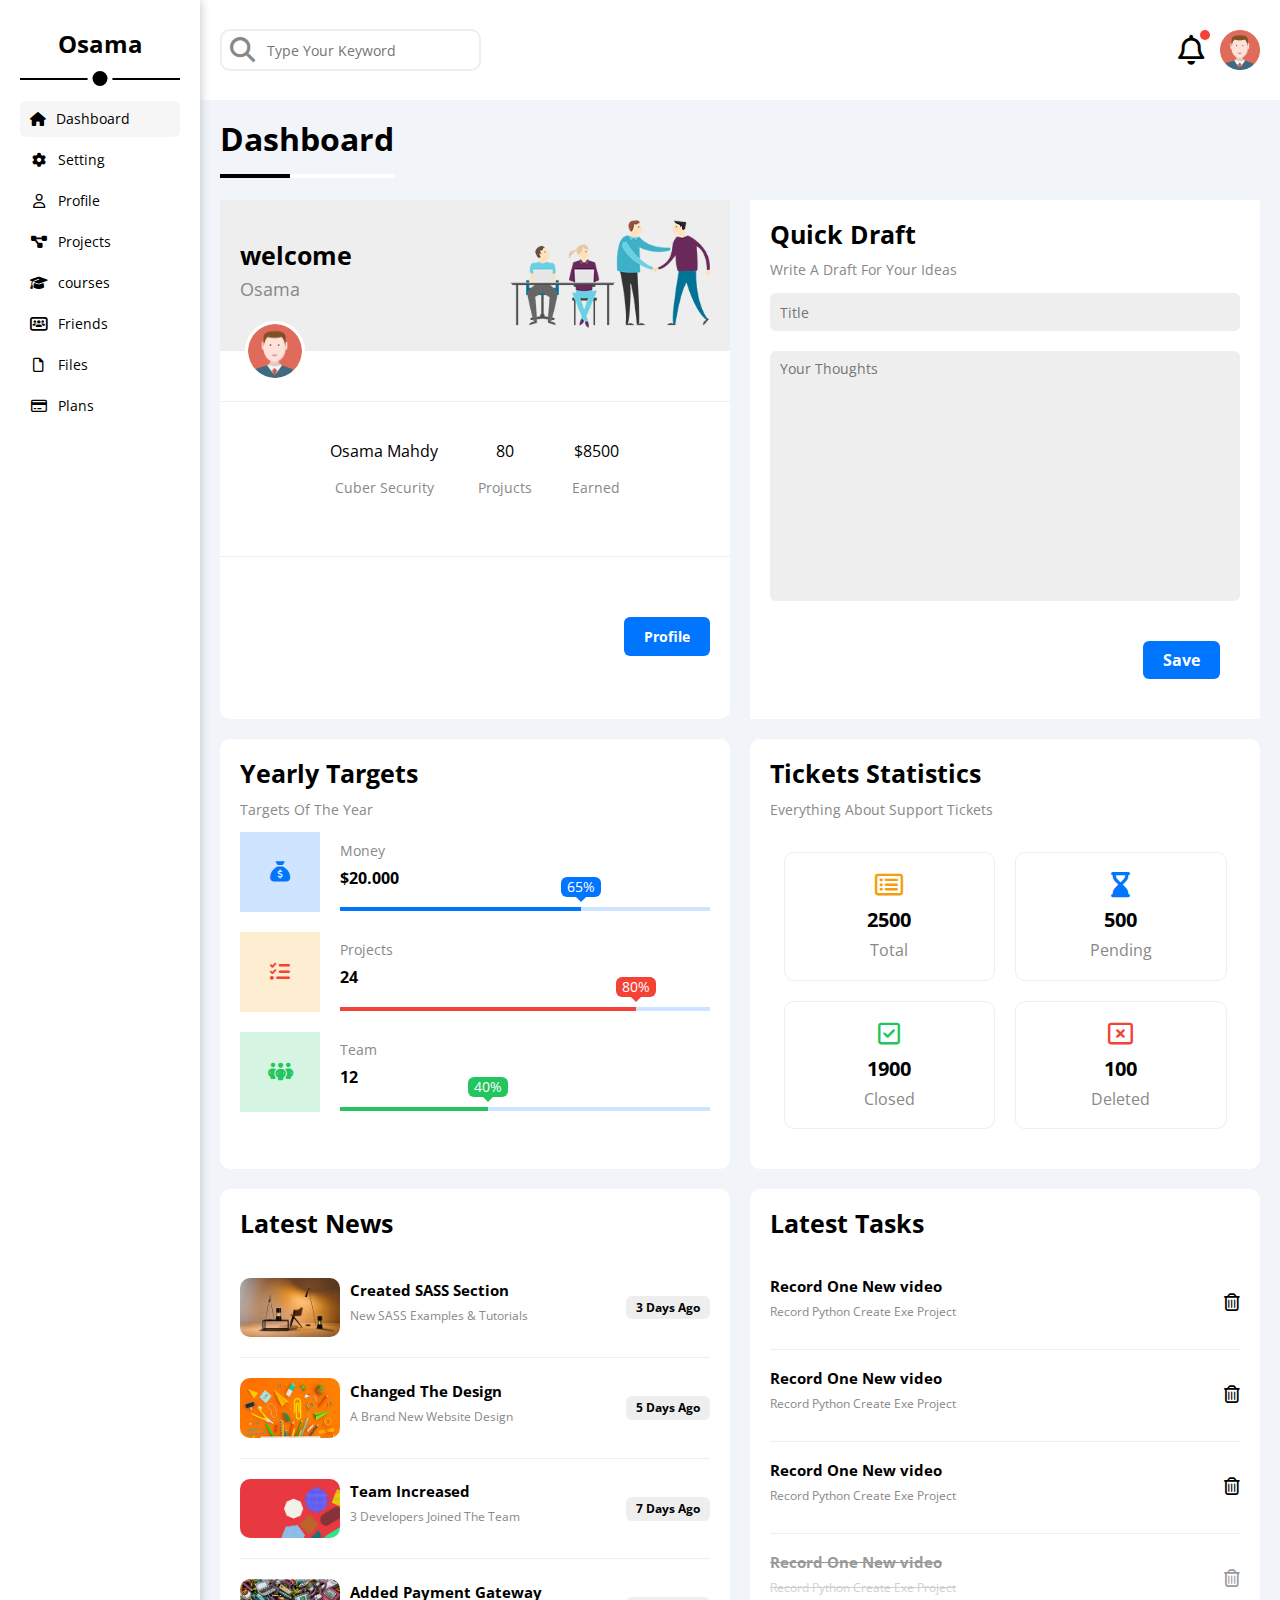
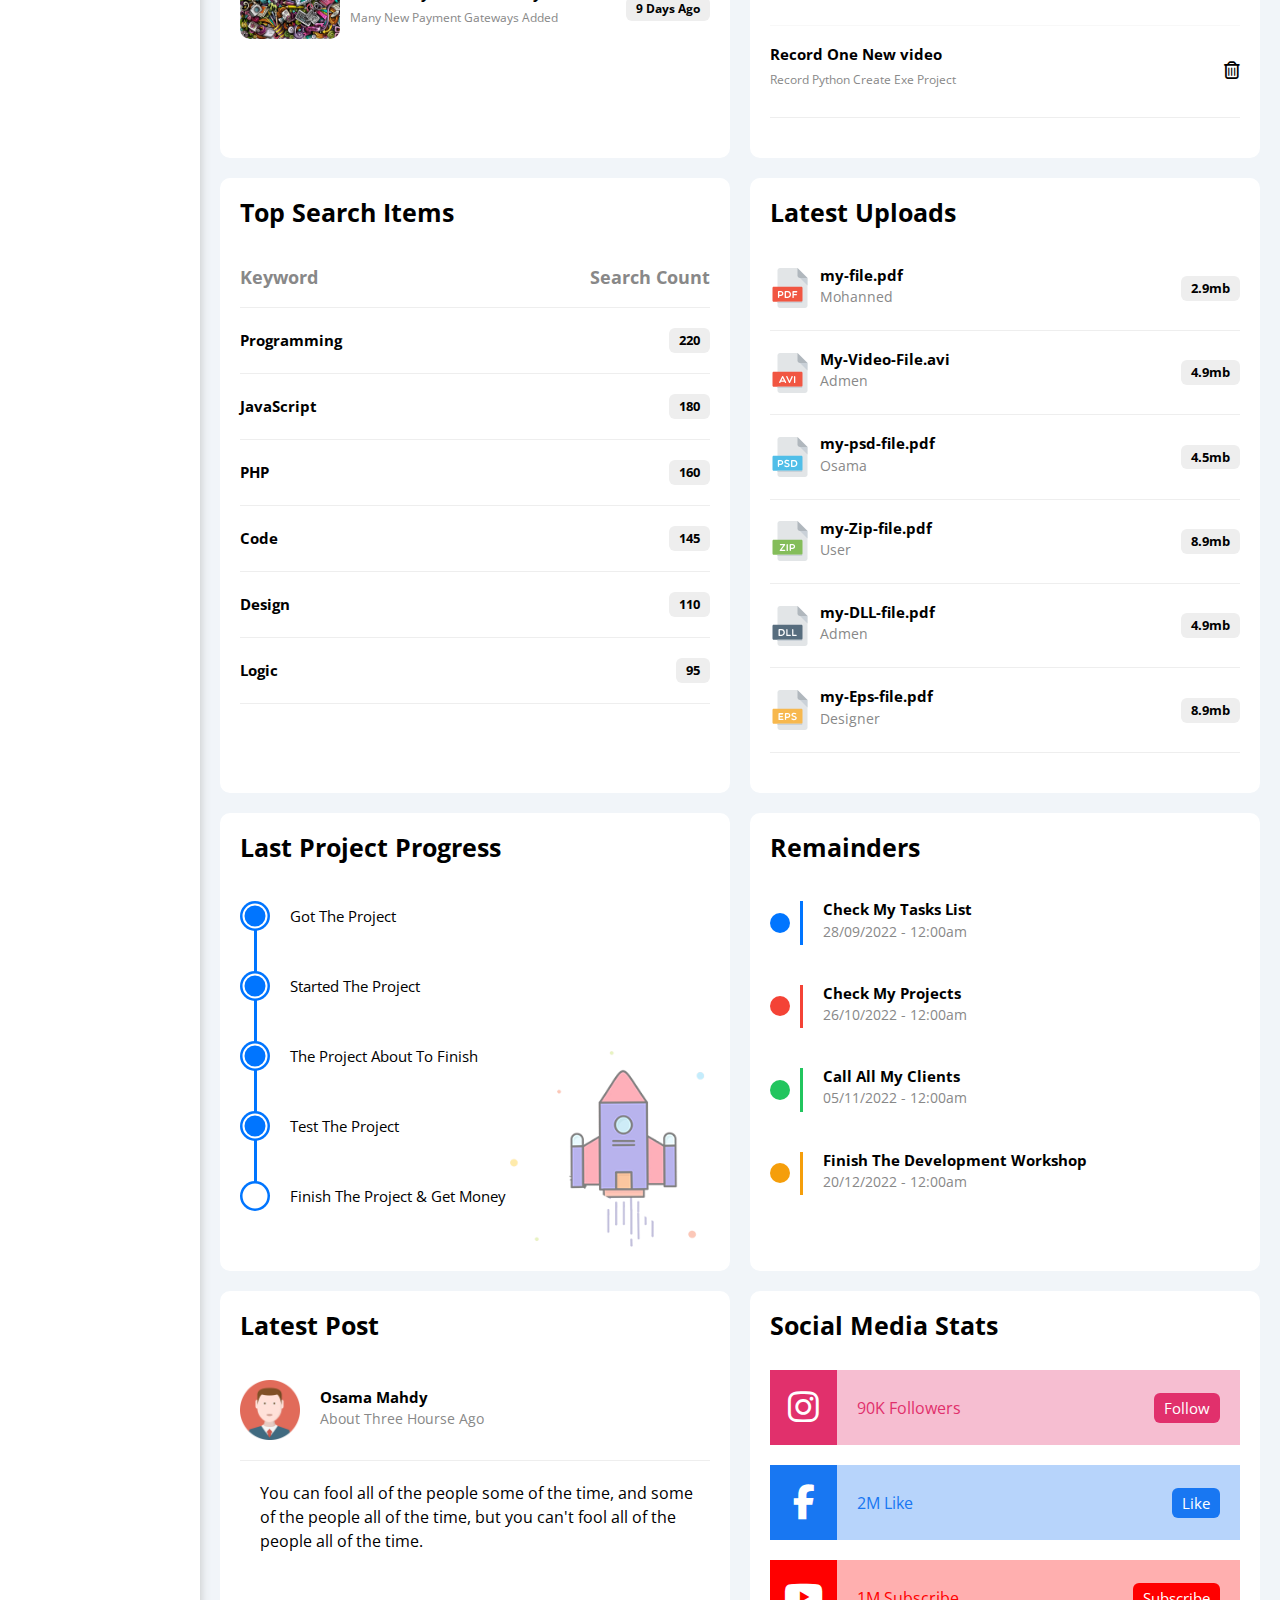
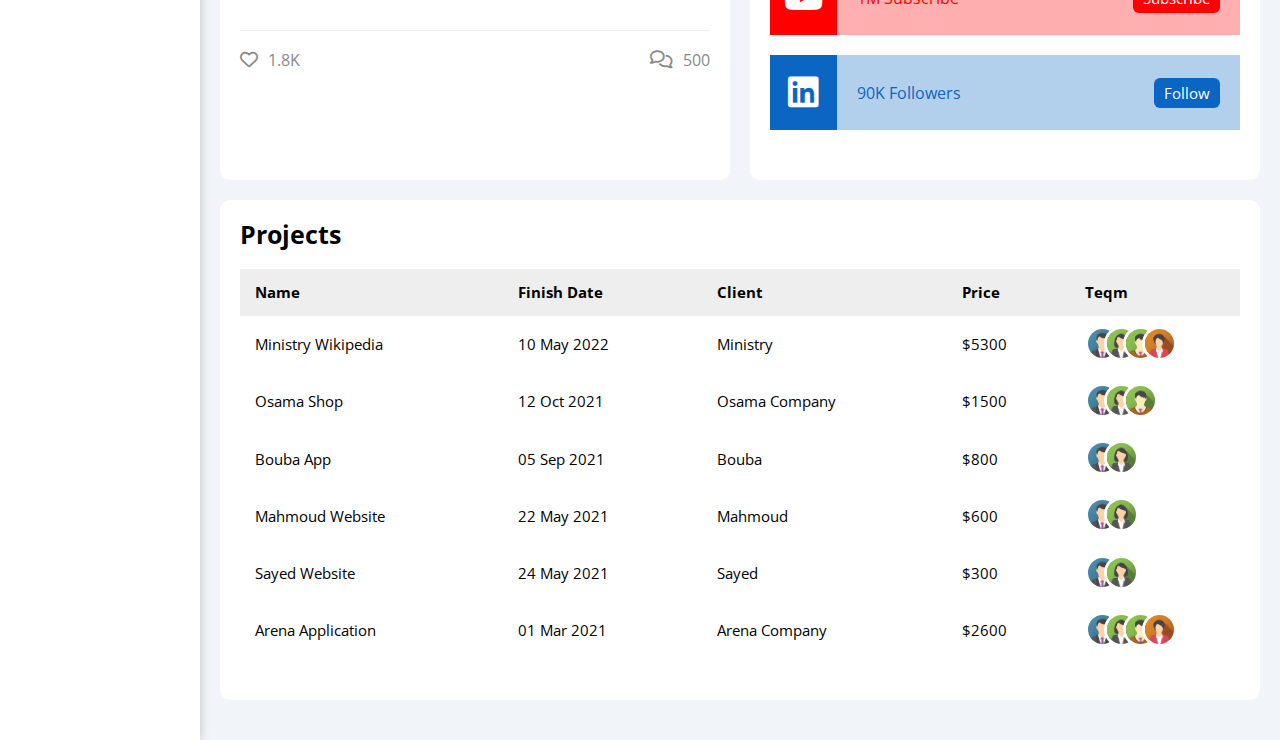
==== index.html @ 29a7bfd6 "Dashboard made by me" ====
<!DOCTYPE html>
<html lang="en">

<head>
    <meta charset="UTF-8">
    <meta name="viewport" content="width=device-width, initial-scale=1.0">
    <title>Dashboard</title>
    <!-- Font Awsome -->
    <link rel="stylesheet" href="css/all.min.css">
    <!-- normalize -->
    <link rel="stylesheet" href="css/normalize.css">
    <!-- google Fonts -->
    <link rel="preconnect" href="https://fonts.googleapis.com">
    <link rel="preconnect" href="https://fonts.gstatic.com" crossorigin>
    <link href="https://fonts.googleapis.com/css2?family=Open+Sans:ital,wght@0,300..800;1,300..800&display=swap"
        rel="stylesheet">
    <!-- css Design -->
    <link rel="stylesheet" href="css/Dashboard.css">
    <!-- Frame-work -->
    <link rel="stylesheet" href="css/framework.css">
</head>

<body>

    <div class="page d-flex">
        <div class="sidebar bg-white p-relative">
            <h2 class="txt-c m-0 p-relative p-10">Osama</h2>
            <ul>
                <li>
                    <a class="active d-flex algn-c fs-14 rad-6 p-10" href="index.html">
                        <i class="fa-solid fa-house fa-fw"></i>
                        <p class="pl-10 m-0 hide-mobile">Dashboard</p>
                    </a>
                </li>
                <li>
                    <a class="d-flex algn-c fs-14 rad-6 p-10" href="setting.html">
                        <i class="fa-solid fa-gear fa-fw"></i>
                        <p class="pl-10 m-0 hide-mobile">Setting</p>
                    </a>
                </li>
                <li>
                    <a class="d-flex algn-c fs-14 rad-6 p-10" href="profile.html">
                        <i class="fa-regular fa-user fa-fw"></i>
                        <p class="pl-10 m-0 hide-mobile">Profile</p>
                    </a>
                </li>
                <li>
                    <a class="d-flex algn-c fs-14 rad-6 p-10" href="projects.html">
                        <i class="fa-solid fa-diagram-project fa-fw"></i>
                        <p class="pl-10 m-0 hide-mobile">Projects</p>
                    </a>
                </li>
                <li>
                    <a class="d-flex algn-c fs-14 rad-6 p-10" href="courses.html">
                        <i class="fa-solid fa-graduation-cap fa-fw"></i>
                        <p class="pl-10 m-0 hide-mobile">courses</p>
                    </a>
                </li>
                <li>
                    <a class="d-flex algn-c fs-14 rad-6 p-10" href="friends.html">
                        <i class="fa-solid fa-users-rectangle fa-fw"></i>
                        <p class="pl-10 m-0 hide-mobile">Friends</p>
                    </a>
                </li>
                <li>
                    <a class="d-flex algn-c fs-14 rad-6 p-10" href="files.html">
                        <i class="fa-regular fa-file fa-fw"></i>
                        <p class="pl-10 m-0 hide-mobile">Files</p>
                    </a>
                </li>
                <li>
                    <a class="d-flex algn-c fs-14 rad-6 p-10" href="plans.html">
                        <i class="fa-regular fa-credit-card fa-fw"></i>
                        <p class="pl-10 m-0 hide-mobile">Plans</p>
                    </a>
                </li>
            </ul>
        </div>
        <!-- ******************************************************************************************************** -->
        <!-- S content head-->
        <div class="dashbord-content p-20">
            <div class="head d-flex algn-c between-flex bg-white">
                <form action="" class="p-relative p-20">
                    <input type="text" name="search" class="rad-10" placeholder="Type Your Keyword">
                </form>
                <div class="left-side d-flex algn-c">
                    <div class="bell p-relative p-10">
                        <i class="fa-regular fa-bell fa-fw p-relative" class="p-relative"></i>
                    </div>
                    <img src="imgs/avatar.png" alt="">
                </div>
            </div>
            <!-- E content head -->
            <!-- ******************************************************************************************************** -->
            <!-- S Wrapper -->
            <h1 class="p-relative p-20">Dashboard</h1>
            <div class="wrapper d-grid gap-20 mtb-20">
                <!-- ----------------------------------------- -->
                <!-- S Welcome -->
                <div class="welcome bg-white rad-10 txt-c-mobile d-flex flex-col">
                    <div class="up p-relative p-20 between-flex bg-eee">
                        <div class="text d-flex flex-col algn-c">
                            <h3 class="m-0 fs-25">welcome</h3>
                            <p class="c-grey m-0 ptb-10 fs-18">Osama</p>
                        </div>
                        <div class="image hide-mobile">
                            <img src="imgs/welcome.png" alt="welcome image">
                        </div>
                    </div>
                    <div class="center txt-c d-flex ptb-20 brtb-eee">
                        <div class="d-flex algn-c flex-col p-20 ">
                            Osama Mahdy
                            <span class="fs-14 c-grey ptb-20">Cuber Security</span>
                        </div>
                        <div class="d-flex algn-c flex-col p-20">
                            80
                            <span class="fs-14 c-grey ptb-20">Projucts</span>
                        </div>
                        <div class="d-flex algn-c flex-col p-20">
                            $8500
                            <span class="fs-14 c-grey ptb-20">Earned</span>
                        </div>
                    </div>
                    <div class="bottom ptb-20">
                        <a href="profile.html" class="visit fs-14 txt-c c-white f-bold bg-blue btn-shape">Profile</a>
                    </div>
                </div>
                <!-- E Welcome -->
                <!-- ----------------------------------------- -->
                <!-- S Quick Draft -->
                <div class="draft d-flex flex-col p-20 bg-white">
                    <h3 class="m-0 fs-25">Quick Draft</h3>
                    <p class="c-grey fs-14">Write A Draft For Your Ideas</p>
                    <input type="text" class="p-10 rad-6 bg-eee br-0 mb-20" placeholder="Title">
                    <textarea name="" placeholder="Your Thoughts" class="rad-6 p-10 bg-eee br-0 mb-20"></textarea>
                    <input type="submit" value="Save" class="br-0 c-white f-bold bg-blue btn-shape">
                </div>
                <!-- E Quick Draft -->
                <!-- ----------------------------------------- -->
                <!--S Yearly Targets-->
                <div class="targets bg-white p-20 rad-10">
                    <h3 class="m-0 fs-25">Yearly Targets</h3>
                    <p class="c-grey fs-14">Targets Of The Year</p>
                    <div class="target d-flex algn-c mb-20">
                        <div class="icon fs-20 c-blue center-flex">
                            <i class="fa-solid fa-sack-dollar fa-fw"></i>
                        </div>
                        <div class="details pl-20 m-0l">
                            <p class="fs-14 ptb-10 c-grey m-0">Money</p>
                            <p class="f-bold pb-20 fs-16 m-0">$20.000</p>
                            <div class="progress p-relative">
                                <span class="d-block bg-blue" style="width: 65%;">
                                    <span class="bg-blue center-flex c-white fs-14 rad-6">65%</span>
                                </span>
                            </div>
                        </div>
                    </div>
                    <div class="target d-flex mb-20">
                        <div class="icon fs-20 c-red center-flex">
                            <i class="fa-solid fa-list-check fa-fw p-0"></i>
                        </div>
                        <div class="details  pl-20 m-0">
                            <p class="fs-14 ptb-10 c-grey m-0">Projects</p>
                            <p class="f-bold pb-20 fs-16 m-0">24</p>
                            <div class="progress p-relative">
                                <span class="d-block bg-red" style="width: 80%;">
                                    <span class="bg-red center-flex c-white fs-14 rad-6">80%</span>
                                </span>
                            </div>
                        </div>
                    </div>
                    <div class="target d-flex mb-20">
                        <div class="icon fs-20 c-green center-flex">
                            <i class="fa-solid fa-people-group fa-fw"></i>
                        </div>
                        <div class="details  pl-20 m-0">
                            <p class="fs-14 ptb-10 c-grey m-0">Team</p>
                            <p class="f-bold pb-20 fs-16 m-0">12</p>
                            <div class="progress p-relative">
                                <span class="d-block bg-green" style="width: 40%;">
                                    <span class="bg-green center-flex c-white fs-14 rad-6">40%</span>
                                </span>
                            </div>
                        </div>
                    </div>
                </div>
                <!--E Yearly Targets -->
                <!-- ----------------------------------------- -->
                <!-- S Tickets Statistics-->
                <div class="statistics bg-white p-20 rad-10">
                    <h3 class="m-0 fs-25">Tickets Statistics</h3>
                    <p class="c-grey fs-14">Everything About Support Tickets</p>
                    <div class="list d-flex ptb-20 gap-20 algn-c w-full">
                        <div class="statistic txt-c p-20  rad-10 br-eee">
                            <i class="fa-regular fa-rectangle-list c-orange fs-25"></i>
                            <p class="f-bold fs-20 m-0 ptb-10">2500</p>
                            <p class="c-grey fs-16 m-0">Total</p>
                        </div>
                        <div class="statistic txt-c p-20 rad-10 br-eee">
                            <i class="fa-solid fa-hourglass-end c-blue fs-25"></i>
                            <p class="f-bold fs-20 m-0 ptb-10">500</p>
                            <p class="c-grey fs-16 m-0">Pending</p>
                        </div>
                        <div class="statistic txt-c p-20 rad-10 br-eee">
                            <i class="fa-regular fa-square-check c-green fs-25"></i>
                            <p class="f-bold fs-20 m-0 ptb-10">1900</p>
                            <p class="c-grey fs-16 m-0">Closed</p>
                        </div>
                        <div class="statistic txt-c p-20 rad-10 br-eee">
                            <i class="fa-regular fa-rectangle-xmark c-red fs-25"></i>
                            <p class="f-bold fs-20 m-0 ptb-10">100</p>
                            <p class="c-grey fs-16 m-0">Deleted</p>
                        </div>
                    </div>
                </div>
                <!--E Tickets Statistics -->
                <!-- ----------------------------------------- -->
                <!--S Latest News -->
                <div class="news bg-white p-20 rad-10">
                    <h3 class="m-0 fs-25">Latest News</h3>
                    <div class="sections ptb-20">
                        <div class="new d-flex ptb-20 brb-eee">
                            <div class="image">
                                <img src="imgs/news-01.png" alt="" class="rad-10 w-fit">
                            </div>
                            <div class="right between-flex">
                                <div class="text">
                                    <p class="m-0 fs-15 m-0 f-bold">Created SASS Section</p>
                                    <p class="c-grey fs-12 m-0 ptb-10">New SASS Examples & Tutorials</p>
                                </div>
                                <div class="time d-flex algn-c">
                                    <p class="f-bold fs-12 m-0 bg-eee rad-10 btn-shape2">3 Days Ago</p>
                                </div>
                            </div>
                        </div>
                        <div class="new d-flex ptb-20 brb-eee">
                            <div class="image">
                                <img src="imgs/news-02.png" alt="" class="rad-10 w-fit">
                            </div>
                            <div class="right between-flex">
                                <div class="text">
                                    <p class="m-0 fs-15 m-0 f-bold">Changed The Design</p>
                                    <p class="c-grey fs-12 m-0 ptb-10">A Brand New Website Design</p>
                                </div>
                                <div class="time d-flex algn-c">
                                    <p class="f-bold fs-12 m-0 bg-eee rad-10  btn-shape2">5 Days Ago</p>
                                </div>
                            </div>
                        </div>
                        <div class="new d-flex ptb-20 brb-eee">
                            <div class="image">
                                <img src="imgs/news-03.png" alt="" class="rad-10 w-fit">
                            </div>
                            <div class="right between-flex">
                                <div class="text">
                                    <p class="m-0 fs-15 m-0 f-bold">Team Increased</p>
                                    <p class="c-grey fs-12 m-0 ptb-10">3 Developers Joined The Team</p>
                                </div>
                                <div class="time d-flex algn-c">
                                    <p class="f-bold fs-12 m-0 bg-eee rad-10 btn-shape2">7 Days Ago</p>
                                </div>
                            </div>
                        </div>
                        <div class="new d-flex ptb-20 brb-eee">
                            <div class="image">
                                <img src="imgs/news-04.png" alt="" class="rad-10 w-fit">
                            </div>
                            <div class="right between-flex">
                                <div class="text">
                                    <p class="m-0 fs-15 m-0 f-bold">Added Payment Gateway</p>
                                    <p class="c-grey fs-12 m-0 ptb-10">Many New Payment Gateways Added</p>
                                </div>
                                <div class="time d-flex algn-c">
                                    <p class="f-bold fs-12 m-0 bg-eee rad-10 btn-shape2">9 Days Ago</p>
                                </div>
                            </div>
                        </div>
                    </div>
                </div>
                <!--E Latest News -->
                <!-- ----------------------------------------- -->
                <!-- S Latest Tasks-->
                <div class="tasks bg-white p-20 rad-10">
                    <h3 class="m-0 fs-25">Latest Tasks</h3>
                    <div class="sections ptb-20">
                        <div class="task between-flex ptb-20 brb-eee">
                            <div class="left">
                                <p class="m-0 fs-15 m-0 f-bold">Record One New video</p>
                                <p class="c-grey fs-12 m-0 ptb-10">Record Python Create Exe Project</p>
                            </div>
                            <div class="right">
                                <i class="fa-regular fa-trash-can fs-18"></i>
                            </div>
                        </div>
                        <div class="task between-flex ptb-20 brb-eee">
                            <div class="left">
                                <p class="m-0 fs-15 m-0 f-bold">Record One New video</p>
                                <p class="c-grey fs-12 m-0 ptb-10">Record Python Create Exe Project</p>
                            </div>
                            <div class="right">
                                <i class="fa-regular fa-trash-can fs-18"></i>
                            </div>
                        </div>
                        <div class="task between-flex ptb-20 brb-eee">
                            <div class="left">
                                <p class="m-0 fs-15 m-0 f-bold">Record One New video</p>
                                <p class="c-grey fs-12 m-0 ptb-10">Record Python Create Exe Project</p>
                            </div>
                            <div class="right">
                                <i class="fa-regular fa-trash-can fs-18"></i>
                            </div>
                        </div>
                        <div class="task p-relative between-flex ptb-20 brb-eee">
                            <div class="left">
                                <p class="p-relative m-0 fs-15 m-0 f-bold">Record One New video</p>
                                <p class="p-relative c-grey fs-12 m-0 ptb-10">Record Python Create Exe Project</p>
                            </div>
                            <div class="right">
                                <i class="fa-regular fa-trash-can fs-18"></i>
                            </div>
                        </div>
                        <div class="task between-flex ptb-20 brb-eee">
                            <div class="left">
                                <p class="m-0 fs-15 m-0 f-bold">Record One New video</p>
                                <p class=" c-grey fs-12 m-0 ptb-10">Record Python Create Exe Project</p>
                            </div>
                            <div class="right">
                                <i class="fa-regular fa-trash-can fs-18"></i>
                            </div>
                        </div>
                    </div>
                </div>
                <!--E Latest Tasks -->
                <!-- ----------------------------------------- -->
                <!--S Top Search Items -->
                <div class="search bg-white p-20 rad-10">
                    <h3 class="m-0 fs-25">Top Search Items</h3>
                    <div class="sections ptb-20">
                        <div class="header between-flex ptb-20 brb-eee">
                            <p class="c-grey fs-18 m-0 f-bold">Keyword</p>
                            <p class="c-grey fs-18 m-0 f-bold">Search Count</p>
                        </div>
                        <div class="section between-flex ptb-20 brb-eee">
                            <P class="fs-15 f-bold m-0">Programming</P>
                            <p class="fs-13 f-bold m-0 btn-shape2 bg-eee ">220</p>
                        </div>
                        <div class="section between-flex ptb-20 brb-eee">
                            <P class="fs-15 f-bold m-0">JavaScript</P>
                            <p class="fs-13 f-bold m-0 btn-shape2 bg-eee  ">180</p>
                        </div>
                        <div class="section between-flex ptb-20 brb-eee">
                            <P class="fs-15 f-bold m-0">PHP</P>
                            <p class="fs-13 f-bold m-0 btn-shape2 bg-eee ">160</p>
                        </div>
                        <div class="section between-flex ptb-20 brb-eee">
                            <P class="fs-15 f-bold m-0">Code</P>
                            <p class="fs-13 f-bold m-0 btn-shape2 bg-eee  ">145</p>
                        </div>
                        <div class="section between-flex ptb-20 brb-eee">
                            <P class="fs-15 f-bold m-0">Design</P>
                            <p class="fs-13 f-bold m-0 btn-shape2 bg-eee ">110</p>
                        </div>
                        <div class="section between-flex ptb-20 brb-eee">
                            <P class="fs-15 f-bold m-0">Logic</P>
                            <p class="fs-13 f-bold m-0 btn-shape2 bg-eee ">95</p>
                        </div>
                    </div>
                </div>
                <!--E Top Search Items -->
                <!-- ----------------------------------------- -->
                <!-- S Latest Uploads -->
                <div class="uploads bg-white p-20 rad-10">
                    <h3 class="m-0 fs-25">Latest Uploads</h3>
                    <div class="sections ptb-20 d-block">
                        <div class="upload between-flex ptb-20 brb-eee">
                            <div class="type d-flex algn-c ">
                                <img src="imgs/pdf.svg" alt="">
                                <div class="details pl-10">
                                    <p class="fs-15 m-0 f-bold">my-file.pdf</p>
                                    <p class="fs-14 m-0 c-grey ptb-5">Mohanned</p>
                                </div>
                            </div>
                            <div class="size algn-c">
                                <p class="fs-13 m-0 btn-shape2 bg-eee f-bold">2.9mb</p>
                            </div>
                        </div>
                        <div class="upload between-flex ptb-20 brb-eee">
                            <div class="type d-flex algn-c ">
                                <img src="imgs/avi.svg" alt="">
                                <div class="details pl-10">
                                    <p class="fs-15 m-0 f-bold">My-Video-File.avi</p>
                                    <p class="fs-14 m-0 c-grey ptb-5">Admen</p>
                                </div>
                            </div>
                            <div class="size algn-c">
                                <p class="fs-13 m-0 btn-shape2 bg-eee f-bold">4.9mb</p>
                            </div>
                        </div>
                        <div class="upload between-flex ptb-20 brb-eee">
                            <div class="type d-flex algn-c ">
                                <img src="imgs/psd.svg" alt="">
                                <div class="details pl-10">
                                    <p class="fs-15 m-0 f-bold">my-psd-file.pdf</p>
                                    <p class="fs-14 m-0 c-grey ptb-5">Osama</p>
                                </div>
                            </div>
                            <div class="size algn-c">
                                <p class="fs-13 m-0 btn-shape2 bg-eee f-bold">4.5mb</p>
                            </div>
                        </div>
                        <div class="upload between-flex ptb-20 brb-eee">
                            <div class="type d-flex algn-c ">
                                <img src="imgs/zip.svg" alt="">
                                <div class="details pl-10">
                                    <p class="fs-15 m-0 f-bold">my-Zip-file.pdf</p>
                                    <p class="fs-14 m-0 c-grey ptb-5">User</p>
                                </div>
                            </div>
                            <div class="size algn-c">
                                <p class="fs-13 m-0 btn-shape2 bg-eee f-bold">8.9mb</p>
                            </div>
                        </div>
                        <div class="upload between-flex ptb-20 brb-eee">
                            <div class="type d-flex algn-c ">
                                <img src="imgs/dll.svg" alt="">
                                <div class="details pl-10">
                                    <p class="fs-15 m-0 f-bold">my-DLL-file.pdf</p>
                                    <p class="fs-14 m-0 c-grey ptb-5">Admen</p>
                                </div>
                            </div>
                            <div class="size algn-c">
                                <p class="fs-13 m-0 btn-shape2 bg-eee f-bold ">4.9mb</p>
                            </div>
                        </div>
                        <div class="upload between-flex ptb-20 brb-eee">
                            <div class="type d-flex algn-c ">
                                <img src="imgs/eps.svg" alt="">
                                <div class="details pl-10">
                                    <p class="fs-15 m-0 f-bold">my-Eps-file.pdf</p>
                                    <p class="fs-14 m-0 c-grey ptb-5">Designer</p>
                                </div>
                            </div>
                            <div class="size algn-c">
                                <p class="fs-13 m-0 btn-shape2 bg-eee f-bold">8.9mb</p>
                            </div>
                        </div>
                    </div>
                </div>
                <!--E Latest Uploads -->
                <!-- ----------------------------------------- -->
                <!-- S Last Project Progress -->
                <div class="last_project bg-white p-20 rad-10">
                    <h3 class="m-0 fs-25">Last Project Progress</h3>
                    <div class="sections d-flex flex-col ptb-20 p-relative">
                        <div class="step d-flex algn-c ptb-20 p-relative">
                            <span class="p-relative bg-blue circle-shape"></span>
                            <p class="fs-15 m-0 pl-20">Got The Project</p>
                        </div>
                        <div class="step d-flex algn-c ptb-20 p-relative">
                            <span class="p-relative bg-blue circle-shape"></span>
                            <p class="fs-15 m-0 pl-20">Started The Project</p>
                        </div>
                        <div class="step d-flex algn-c ptb-20 p-relative">
                            <span class="p-relative bg-blue circle-shape"></span>
                            <p class="fs-15 m-0 pl-20">The Project About To Finish</p>
                        </div>
                        <div class="step d-flex algn-c ptb-20 p-relative">
                            <span class="p-relative bg-blue circle-shape"></span>
                            <p class="fs-15 m-0 pl-20">Test The Project</p>
                        </div>
                        <div class="step d-flex algn-c ptb-20 p-relative">
                            <span class="p-relative bg-blue circle-shape"></span>
                            <p class="fs-15 m-0 pl-20">Finish The Project & Get Money</p>
                        </div>
                    </div>
                </div>
                <!--E Last Project Progress -->
                <!-- ----------------------------------------- -->
                <!--S Remainders -->
                <div class="remainders bg-white p-20 rad-10">
                    <h3 class="m-0 fs-25">Remainders</h3>
                    <div class="sections d-flex flex-col ptb-20 p-relative">
                        <div class="remainder d-flex algn-c mtb-20">
                            <div class="left">
                                <span class="p-relative bg-blue d-block"></span>
                            </div>
                            <div class="right pl-20">
                                <p class="fs-15 m-0 f-bold">Check My Tasks List</p>
                                <p class="fs-14 m-0 c-grey ptb-5">28/09/2022 - 12:00am</p>
                            </div>
                        </div>
                        <div class="remainder d-flex algn-c mtb-20">
                            <div class="left">
                                <span class="p-relative bg-red d-block"></span>
                            </div>
                            <div class="right pl-20">
                                <p class="fs-15 m-0 f-bold">Check My Projects</p>
                                <p class="fs-14 m-0 c-grey ptb-5">26/10/2022 - 12:00am</p>
                            </div>
                        </div>
                        <div class="remainder d-flex algn-c mtb-20">
                            <div class="left">
                                <span class="p-relative bg-green d-block"></span>
                            </div>
                            <div class="right pl-20">
                                <p class="fs-15 m-0 f-bold">Call All My Clients</p>
                                <p class="fs-14 m-0 c-grey ptb-5">05/11/2022 - 12:00am</p>
                            </div>
                        </div>
                        <div class="remainder d-flex algn-c mtb-20">
                            <div class="left">
                                <span class="p-relative bg-orange d-block"></span>
                            </div>
                            <div class="right pl-20">
                                <p class="fs-15 m-0 f-bold">Finish The Development Workshop</p>
                                <p class="fs-14 m-0 c-grey ptb-5">20/12/2022 - 12:00am</p>
                            </div>
                        </div>
                    </div>
                </div>
                <!--E Remainders -->
                <!-- ----------------------------------------- -->
                <!--S Latest Post -->
                <div class="post bg-white p-20 rad-10">
                    <h3 class="m-0 fs-25">Latest Post</h3>
                    <div class="ptb-20 ">
                        <div class="up d-flex ptb-20 algn-c brb-eee">
                            <img src="imgs/avatar.png" alt="profile">
                            <div class="text pl-20">
                                <p class="fs-15 m-0 f-bold">Osama Mahdy</p>
                                <p class="fs-14 m-0 c-grey ptb-5">About Three Hourse Ago</p>
                            </div>
                        </div>
                        <div class="center ptb-20 brb-eee">
                            <p class="fs-16 m-0 pl-20">You can fool all of the people some of the time, and some of the
                                people all of the time, but you can't fool all of the people all of the time.</p>
                        </div>
                        <div class="down between-flex ptb-20">
                            <div class="left d-flex algn-c">
                                <i class="fa-regular fa-heart c-grey fs-18"></i>
                                <p class="fs-16 m-0 c-grey pl-10">1.8K</p>
                            </div>
                            <div class="right d-flex algn-c">
                                <i class="fa-regular fa-comments c-grey fs-18"></i>
                                <p class="fs-16 m-0 c-grey pl-10">500</p>
                            </div>
                        </div>
                    </div>
                </div>
                <!--E Latest Post -->
                <!-- ------------------------------------------->
                <!-- S Social Media Stats -->
                <div class="social bg-white p-20 rad-10">
                    <h3 class="m-0 fs-25">Social Media Stats</h3>
                    <div class="sections d-flex ptb-20 flex-col">
                        <div class="section d-flex mtb-10 ">
                            <div class="icon center-flex ptb-20">
                                <i class="fa-brands fa-instagram fa-fw fs-35 c-white"></i>
                            </div>
                            <div class="details between-flex w-full p-20">
                                <div class="left c-blue">
                                    <p class="fs-16 m-0">90K Followers</p>
                                </div>
                                <div class="right ">
                                    <a href="#" class="fs-15 m-0 btn-shape2 c-white">Follow</a>
                                </div>
                            </div>
                        </div>
                        <div class="section d-flex mtb-10">
                            <div class="icon center-flex ptb-20">
                                <i class="fa-brands fa-facebook-f fa-fw fs-35 c-white"></i>
                            </div>
                            <div class="details between-flex w-full p-20">
                                <div class="left c-blue">
                                    <p class="fs-16 m-0">2M Like</p>
                                </div>
                                <div class="right ">
                                    <a href="#" class="fs-15 m-0 btn-shape2 c-white">Like</a>
                                </div>
                            </div>
                        </div>
                        <div class="section d-flex mtb-10">
                            <div class="icon center-flex ptb-20">
                                <i class="fa-brands fa-youtube fa-fw fs-35 c-white"></i>
                            </div>
                            <div class="details between-flex w-full p-20">
                                <div class="left c-blue">
                                    <p class="fs-16 m-0">1M Subscribe</p>
                                </div>
                                <div class="right ">
                                    <a href="#" class="fs-15 m-0 btn-shape2 c-white">Subscribe</a>
                                </div>
                            </div>
                        </div>
                        <div class="section d-flex mtb-10">
                            <div class="icon center-flex ptb-20">
                                <i class="fa-brands fa-linkedin fa-fw fs-35 c-white"></i>
                            </div>
                            <div class="details between-flex w-full p-20">
                                <div class="left c-blue">
                                    <p class="fs-16 m-0">90K Followers</p>
                                </div>
                                <div class="right ">
                                    <a href="#" class="fs-15 m-0 btn-shape2 c-white">Follow</a>
                                </div>
                            </div>
                        </div>
                    </div>
                </div>
                <!-- E Social Media Stats -->
                <!-- ------------------------------------------->
            </div>
            <!-- E Wrapper -->
            <!-- ******************************************************************************************************** -->
            <div class="projects bg-white mtb-20 p-20 rad-10">
                <h3 class="m-0 fs-25">Projects</h3>
                <div class="responive-table">
                    <table class="w-full mtb-20">
                        <thead class="bg-eee w-full">
                            <tr>
                                <td>Name</td>
                                <td>Finish Date</td>
                                <td>Client</td>
                                <td>Price</td>
                                <td>Teqm</td>
                                <td>Status</td>
                            </tr>
                        </thead>
                        <tbody class="">
                            <tr>
                                <td>Ministry Wikipedia</td>
                                <td>10 May 2022</td>
                                <td>Ministry</td>
                                <td>$5300</td>
                                <td>
                                    <div class="images">
                                        <img src="imgs/team-01.png" alt="">
                                        <img src="imgs/team-02.png" alt="">
                                        <img src="imgs/team-03.png" alt="">
                                        <img src="imgs/team-04.png" alt="">
                                    </div>
                                </td>
                                <td>
                                    <p class="btn-shape2 bg-orange c-white">Pending</p>
                                </td>
                            </tr>
                            <tr>
                                <td>Osama Shop</td>
                                <td>12 Oct 2021</td>
                                <td>Osama Company</td>
                                <td>$1500</td>
                                <td>
                                    <div class="images">
                                        <img src="imgs/team-01.png" alt="">
                                        <img src="imgs/team-02.png" alt="">
                                        <img src="imgs/team-03.png" alt="">
                                    </div>
                                </td>
                                <td>
                                    <p class="btn-shape2 bg-blue c-white">In Progress</p>
                                </td>
                            </tr>
                            <tr>
                                <td>Bouba App</td>
                                <td>05 Sep 2021</td>
                                <td>Bouba</td>
                                <td>$800</td>
                                <td>
                                    <div class="images">
                                        <img src="imgs/team-01.png" alt="">
                                        <img src="imgs/team-02.png" alt="">
                                    </div>
                                </td>
                                <td>
                                    <p class="btn-shape2 bg-green c-white">Completed</p>
                                </td>
                            </tr>
                            <tr>
                                <td>Mahmoud Website</td>
                                <td>22 May 2021</td>
                                <td>Mahmoud</td>
                                <td>$600</td>
                                <td>
                                    <div class="images">
                                        <img src="imgs/team-01.png" alt="">
                                        <img src="imgs/team-02.png" alt="">
                                    </div>
                                </td>
                                <td>
                                    <p class="btn-shape2 bg-green c-white">Completed</p>
                                </td>
                            </tr>
                            <tr>
                                <td>Sayed Website</td>
                                <td>24 May 2021</td>
                                <td>Sayed</td>
                                <td>$300</td>
                                <td>
                                    <div class="images">
                                        <img src="imgs/team-01.png" alt="">
                                        <img src="imgs/team-02.png" alt="">
                                    </div>
                                </td>
                                <td>
                                    <p class="btn-shape2 bg-red c-white">Rejected</p>
                                </td>
                            </tr>
                            <tr>
                                <td>Arena Application</td>
                                <td>01 Mar 2021</td>
                                <td>Arena Company</td>
                                <td>$2600</td>
                                <td>
                                    <div class="images">
                                        <img src="imgs/team-01.png" alt="">
                                        <img src="imgs/team-02.png" alt="">
                                        <img src="imgs/team-03.png" alt="">
                                        <img src="imgs/team-04.png" alt="">
                                    </div>
                                </td>
                                <td>
                                    <p class="btn-shape2 bg-green c-white">Completed</p>
                                </td>
                            </tr>
                        </tbody>
                    </table>
                </div>
            </div>
            <!-- ******************************************************************************************************** -->
        </div>
    </div>

</body>

</html>
---- css/Dashboard.css ----
*,
*::before,
*::after {
    box-sizing: border-box;
}

:root {
    --main-section-background-color: #F1F5F9;
    --color-eee: #eeeeee;
    --blue-color: #0075ff;
    --alt-blue-color: #0d69d5;
    --green-color: #22C55E;
    --red-color: #F44336;
    --orange-color: #F59E0B;
    --grey-color: #888;
    --hover-color: #f6f6f6;
    --main-transition: .3s;
    --fa-style-family-classic: "Font Awesome 6 Free";
}

body {
    font-family: "Open Sans", serif;
    padding: 0;
    margin: 0;
}

a {
    text-decoration: none;
    color: black;
}

*:focus {
    outline: none;
}

ul {
    list-style: none;
    padding: 0;
}

::-webkit-scrollbar {
    width: 15px;
}

::-webkit-scrollbar-track {
    background-color: #eeeeee;
}

::-webkit-scrollbar-thumb {
    background-color: var(--blue-color);
}

::-webkit-scrollbar-thumb:hover {
    background-color: var(--alt-blue-color);
}

::placeholder {
    font-size: 14px;
}

label .toggle-checkbox {
    -webkit-appearance: none;
    appearance: none;
    display: none;
}

label .switch-checkbox {
    background-color: #ccc;
    width: 70px;
    height: 30px;
    border-radius: 25px;
    position: relative;
    transition: .3s;
    cursor: pointer;
}

label .switch-checkbox:before {
    content: "\f00d";
    font-family: var(--fa-style-family-classic);
    font-weight: 900;
    font-size: 15px;
    width: 20px;
    height: 20px;
    position: absolute;
    top: 5px;
    left: 5px;
    display: flex;
    align-items: center;
    justify-content: center;
    background-color: white;
    color: #AAA;
    border-radius: 50%;
    transition: .3s;
}

label .toggle-checkbox:checked+.switch-checkbox {
    background-color: var(--blue-color);
}

label .toggle-checkbox:checked+.switch-checkbox:before {
    content: "\f00c";
    left: 45px;
    color: var(--blue-color);
}

@media (max-width: 990px) {

    label .switch-checkbox {
        background-color: #ccc;
        width: 60px;
        height: 20px;
        border-radius: 25px;
        position: relative;
        transition: .3s;
        cursor: pointer;
    }

    label .switch-checkbox:before {
        content: "\f00d";
        font-family: var(--fa-style-family-classic);
        font-weight: 900;
        font-size: 10px;
        width: 15px;
        height: 15px;
        position: absolute;
        top: 2.5px;
        left: 2.5px;
        display: flex;
        align-items: center;
        justify-content: center;
        background-color: white;
        color: #AAA;
        border-radius: 50%;
        transition: .3s;
    }

    label .toggle-checkbox:checked+.switch-checkbox:before {
        content: "\f00c";
        left: 42.5px;
        color: var(--blue-color);
    }
}

/* **************************************************************************** */
/* S Sidebar */

.page {
    min-height: 100vh;
}

.page .sidebar {
    width: 200px;
    padding: 20px;
    box-shadow: 0 0 10px #c1c1c1;
}

.page .sidebar>h2 {
    transform: rotate(0deg);
    padding-bottom: 20px;
    border-bottom: 2px solid black;
}

.page .sidebar>h2:before {
    content: "";
    width: 25px;
    height: 25px;
    border-radius: 50%;
    background-color: black;
    border: 5px solid white;
    position: absolute;
    bottom: -13px;
    left: 50%;
    transform: translateX(-50%);
}

.page .sidebar ul li {
    padding-top: 5px;
}

.page .sidebar ul li a {
    padding-right: 50px;
}

.page .sidebar ul li a:hover,
.page .sidebar ul li .active {
    background-color: var(--hover-color)
}

@media (max-width: 767px) {
    .page .sidebar {
        width: 60px;
        box-shadow: 0 0 10px #c1c1c1;
        padding: 20px 10px;
    }

    .page .sidebar>h2 {
        padding-bottom: 5px;
        font-size: 11px;
        border-bottom-width: 0;
        margin-left: -10px;
    }

    .page .sidebar>h2::before {
        content: "";
        display: none;
    }

    .page .sidebar ul {
        margin-top: 10px;
    }

    .page .sidebar ul li a {
        padding-right: 0px;
    }

}

/* E Sidebar */
/* **************************************************************************** */
/* S content head */
.dashbord-content {
    overflow: hidden;
    background-color: var(--main-section-background-color);
}

.dashbord-content .head {
    width: calc(100vw - 200px);
    height: 100px;
    margin: -20px;
}

@media (max-width: 767px) {
    .dashbord-content .head {
        width: calc(100vw - 60px);
    }
}

.dashbord-content .head form input[type="text"] {
    padding: 10px;
    padding-left: 45px;
    width: 100%;
    border: 2px solid var(--color-eee);
    transition: var(--main-transition);
}

.dashbord-content .head form input[type="text"]:focus {
    width: calc(100% + 40px);
}

.dashbord-content .head form input[type="text"]:focus::placeholder {
    opacity: 0;
}

.dashbord-content .head form::before {
    content: "\f002";
    font-family: "Font Awesome 6 Free";
    font-weight: 900;
    font-size: 25px;
    position: absolute;
    left: 25px;
    top: 50%;
    transform: translateY(-50%);
    padding: 5px;
    color: var(--grey-color);
}

.dashbord-content .head .left-side {
    padding: 0 20px;
}

.dashbord-content .head .left-side .bell i {
    font-size: 30px;
}

.dashbord-content .head .left-side .bell::before {
    content: "";
    display: block;
    position: absolute;
    top: 5px;
    right: 10px;
    width: 10px;
    height: 10px;
    background-color: var(--red-color);
    border-radius: 50%;
}

.dashbord-content .head .left-side img {
    width: 40px;
}

.dashbord-content .head .left-side label .toggle-checkbox:checked+.switch-checkbox:before {
    content: "\f00c";
    left: 45px;
    color: var(--blue-color);
}

/* E content head */
/* **************************************************************************** */

/* ----------------------------------------------------------------------------------------------------------------------------------------------- */
/* S Dashbord Page */

/* **************************************************************************** */
/* S Wrapper */

.page .dashbord-content h1 {
    padding-left: 0;
    width: 175px;
}

.page .dashbord-content h1::before {
    content: "";
    width: 40%;
    height: 4px;
    background-color: black;
    position: absolute;
    bottom: 0px;
    left: 0;
}

.page .dashbord-content h1::after {
    content: "";
    width: 60%;
    height: 4px;
    background-color: white;
    position: absolute;
    bottom: 0px;
    right: 0;
}

.dashbord-content .wrapper {
    grid-template-columns: repeat(auto-fill, minmax(450px, 1fr));
}

@media (max-width: 767px) {
    .dashbord-content .wrapper {
        grid-template-columns: minmax(300px, 1fr);
    }
}

/* ------------------------------------- */
/* S Welcome */
.dashbord-content .wrapper .welcome .up {
    border-bottom-left-radius: 0px;
    border-bottom-right-radius: 0px;
}

.dashbord-content .wrapper .welcome .up .text p {
    color: var(--grey-color);
    width: 100%;
    height: 100%;
}

.dashbord-content .wrapper .welcome .up img {
    width: 200px;
}


.dashbord-content .wrapper .welcome .up::before {
    content: "";
    background-image: url(../imgs/avatar.png);
    background-size: cover;
    display: block;
    width: 60px;
    height: 60px;
    position: absolute;
    bottom: -30px;
    left: 25px;
    border: 3px solid white;
    border-radius: 50%;
}

@media (max-width: 767px) {
    .dashbord-content .wrapper .welcome .up {
        justify-content: center;
    }

    .dashbord-content .wrapper .welcome .up .text {
        flex-direction: row;
        gap: 50px;
    }

    .dashbord-content .wrapper .welcome .up .text p {
        font-size: 25px;
        font-weight: bold;
    }

    .dashbord-content .wrapper .welcome .up::before {
        content: "";
        background-image: url(../imgs/avatar.png);
        background-size: cover;
        display: block;
        width: 60px;
        height: 60px;
        position: absolute;
        bottom: -30px;
        left: calc(50% - 30px);
        border: 3px solid white;
        border-radius: 50%;
    }

    .dashbord-content .wrapper .welcome .center a {
        margin: 20px auto;
    }
}

.dashbord-content .wrapper .welcome .center {
    justify-content: center;
    margin: 50px 0;
}

.dashbord-content .wrapper .welcome .center .text div {
    margin: 0 20px;
}

.dashbord-content .wrapper .welcome .bottom {
    margin-right: 20px;
    margin-left: auto;
    transition: var(--main-transition);
}

.dashbord-content .wrapper .welcome .bottom a:hover {
    background-color: var(--alt-blue-color)
}

/* S Welcome */
/* ------------------------------------- */
/* S Quick Draft */

.dashbord-content .wrapper .draft p {
    font-size: 14px;
}

.dashbord-content .wrapper .draft textarea {
    min-height: 250px;
    resize: none;
}

.dashbord-content .wrapper .draft input[type="submit"] {
    margin: 20px;
    margin-left: auto;
    cursor: pointer;
    transition: var(--main-transition);
}

.dashbord-content .wrapper .draft input[type="submit"]:hover {
    background-color: var(--alt-blue-color);
}

/* E Quick Draft */
/* ------------------------------------- */
/* S Yearly Targets */


.dashbord-content .wrapper .targets .target .icon {
    height: 80px;
    width: 80px;
}


.dashbord-content .wrapper .targets .target:nth-child(3) .icon {
    background-color: #0075ff30;
}

.dashbord-content .wrapper .targets .target:nth-child(4) .icon {
    background-color: #f59e0b30;
}

.dashbord-content .wrapper .targets .target:nth-child(5) .icon {
    background-color: #22c55e30;
}

.dashbord-content .wrapper .targets .target .details {
    flex: 1;
}


.dashbord-content .wrapper .targets .target .progress {
    background-color: #0075ff30;
    height: 4px;
}

.dashbord-content .wrapper .targets .target .details .progress>span:first-child {
    height: 100%;
}

.dashbord-content .wrapper .targets .target .details .progress>span:first-child span {
    width: 40px;
    height: 20px;
    position: absolute;
    top: -30px;
    right: calc(35% - 20px);
}

.dashbord-content .wrapper .targets .target .details .progress>span:first-child span:before {
    content: "";
    width: 10px;
    height: 10px;
    position: absolute;
    top: 20px;
    right: 15px;
    border-width: 5px;
    border-style: solid;
    border-color: var(--blue-color) transparent transparent transparent;
}

.dashbord-content .wrapper .targets .target:nth-child(4) .details .progress>span:first-child span {
    right: calc(20% - 20px);
}

.dashbord-content .wrapper .targets .target:nth-child(4) .details .progress>span:first-child span:before {
    border-color: var(--red-color) transparent transparent transparent;
}

.dashbord-content .wrapper .targets .target:nth-child(5) .details .progress>span:first-child span {
    right: calc(60% - 20px);
}

.dashbord-content .wrapper .targets .target:nth-child(5) .details .progress>span:first-child span:before {
    border-color: var(--green-color) transparent transparent transparent;
}

/* E Yearly Targets */
/* ------------------------------------- */
/* S Tickets Statistics */
.dashbord-content .wrapper .statistics .list {
    flex-wrap: wrap;
    justify-content: center;
}

.dashbord-content .wrapper .statistics .list .statistic {
    flex-basis: 45%;
}

/* E Tickets Statistics */
/* ------------------------------------- */
/* S Latest News */

.dashbord-content .wrapper .news .sections .new:last-child {
    border-bottom: 0;
}

.dashbord-content .wrapper .news .sections .new .image img {
    width: 100px;
    height: 100%;
}

.dashbord-content .wrapper .news .sections .new .right {
    flex: 1;
}

.dashbord-content .wrapper .news .sections .new .right .text {
    padding: 0 10px;
}

@media (max-width: 767px) {
    .dashbord-content .wrapper .news .sections .new {
        text-align: center;
        flex-direction: column;
    }

    .dashbord-content .wrapper .news .sections .new .image img {
        width: 100%;
    }

    .dashbord-content .wrapper .news .sections .new .right {
        padding-top: 10px;
    }

    .dashbord-content .wrapper .news .sections .new .right {
        text-align: start;
    }

    .dashbord-content .wrapper .news .sections .new .right .text p:first-child {
        font-size: 12px;
    }

    .dashbord-content .wrapper .news .sections .new .right .text p:last-child {
        font-size: 10px;
    }

    .dashbord-content .wrapper .news .sections .new .right .time p {
        font-size: 10px;
    }
}

/* E Latest News */
/* ------------------------------------- */
/* S Latest Tasks */
.dashbord-content .wrapper .tasks .sections .task:nth-child(4) {
    opacity: .4;
}

.dashbord-content .wrapper .tasks .sections .task:nth-child(4) .left p {
    text-decoration: line-through;
}

.dashbord-content .wrapper .tasks .sections .task .right i {
    transition: var(--main-transition);
}

.dashbord-content .wrapper .tasks .sections .task .right i:hover {
    color: var(--orange-color);
    cursor: pointer;
}

/* E Latest Tasks */
/* ------------------------------------- */
/* S Top Search Items */
/* E Top Search Items */
/* ------------------------------------- */
/* S Latest Uploads */
.dashbord-content .wrapper .uploads .sections .upload .type img {
    width: 40px;
    height: 100%;
}

/* E Latest Uploads */
/* ------------------------------------- */
/* S Last Project Progress */

.dashbord-content .wrapper .last_project .sections::after {
    content: "";
    position: absolute;
    bottom: 0px;
    right: 0px;
    background-image: url("../imgs/project.png");
    background-size: cover;
    width: 200px;
    height: 200px;
    z-index: 1;
    opacity: .5;
}

@media (max-width: 767px) {

    .dashbord-content .wrapper .last_project .sections::before,
    .dashbord-content .wrapper .last_project .sections::after {
        display: none;
    }
}

.dashbord-content .wrapper .last_project .sections .step:before {
    content: "";
    display: block;
    margin: 20px 0;
    background-color: var(--blue-color);
    width: 3px;
    height: 100%;
    position: absolute;
    top: 20px;
    left: 13.5px;
}

.dashbord-content .wrapper .last_project .sections .step:last-child:before {
    content: "";
    height: 0;
}

.dashbord-content .wrapper .last_project .sections .step span::after {
    content: "";
    display: block;
    width: 25px;
    height: 25px;
    border-radius: 50%;
    background-color: transparent;
    border: 2px solid white;
    position: absolute;
    left: 50%;
    top: 50%;
    transform: translate(-50%, -50%);
}

.dashbord-content .wrapper .last_project .sections .step:nth-child(4) span::after {
    animation: flashing;
    animation-iteration-count: infinite;
    animation-direction: alternate;
    animation-duration: 1s;
}

.dashbord-content .wrapper .last_project .sections .step:last-child span::after {
    background-color: white;
}

@keyframes flashing {
    0% {
        background-color: white;
    }

    100% {
        background-color: var(--blue-color);
    }
}

/* E Last Project Progress */
/* ------------------------------------- */
/* S Remainders*/
.dashbord-content .wrapper .remainders .sections .remainder .left {
    padding-right: 10px;
}

.dashbord-content .wrapper .remainders .sections .remainder .left span {
    width: 20px;
    height: 20px;
    border-radius: 50%;
}

.dashbord-content .wrapper .remainders .sections .remainder:nth-child(1) .right {
    border-left: 3px solid var(--blue-color)
}

.dashbord-content .wrapper .remainders .sections .remainder:nth-child(2) .right {
    border-left: 3px solid var(--red-color)
}

.dashbord-content .wrapper .remainders .sections .remainder:nth-child(3) .right {
    border-left: 3px solid var(--green-color)
}

.dashbord-content .wrapper .remainders .sections .remainder:nth-child(4) .right {
    border-left: 3px solid var(--orange-color)
}

/* E Remainders*/
/* ------------------------------------- */
/* S Latest Post */
.dashbord-content .wrapper .post .up img {
    width: 60px;
    height: 60px;
}

.dashbord-content .wrapper .post .center {
    line-height: 1.5;
    min-height: 170px;
}

/* E Latest Post */
/* ------------------------------------- */
/* S Social Media Stats */

.dashbord-content .wrapper .social .sections .section .icon {
    width: 80px;
}

.dashbord-content .wrapper .social .sections .section {
    background-color: #e1306c50;
}

.dashbord-content .wrapper .social .sections .section:nth-child(1) p {
    color: #e1306c;
}

.dashbord-content .wrapper .social .sections .section .icon,
.dashbord-content .wrapper .social .sections .section:nth-child(1) a {
    background-color: #e1306c;
}

.dashbord-content .wrapper .social .sections .section:nth-child(2) {
    background-color: #1877f250;
}

.dashbord-content .wrapper .social .sections .section:nth-child(2) p {
    color: #1877f2;
}

.dashbord-content .wrapper .social .sections .section:nth-child(2) .icon,
.dashbord-content .wrapper .social .sections .section:nth-child(2) a {
    background-color: #1877f2;
}

.dashbord-content .wrapper .social .sections .section:nth-child(3) {
    background-color: #ff000050;
}

.dashbord-content .wrapper .social .sections .section:nth-child(3) p {
    color: #ff0000;
}

.dashbord-content .wrapper .social .sections .section:nth-child(3) .icon,
.dashbord-content .wrapper .social .sections .section:nth-child(3) a {
    background-color: #ff0000;
}

.dashbord-content .wrapper .social .sections .section:nth-child(4) {
    background-color: #0a66c250;
}

.social .sections .section:nth-child(4) p {
    color: #0a66c2;
}

.dashbord-content .wrapper .social .sections .section:nth-child(4) .icon,
.dashbord-content .wrapper .social .sections .section:nth-child(4) a {
    background-color: #0a66c2;
}

.dashbord-content .wrapper .social .sections .section .icon {
    transition: var(--main-transition);
}

.dashbord-content .wrapper .social .sections .section .icon:hover {
    transform: scale(1.1);
}

/* E Social Media Stats */
/* ------------------------------------- */
/* E Wrapper */
/* **************************************************************************** */
/* S Projects */
.dashbord-content .projects .responive-table {
    overflow-x: auto;
}

.dashbord-content .projects table {
    border: 1px solid var(----color-eee);
    border-spacing: 0;
    width: 1240px;
}

.dashbord-content .projects table tr {
    transition: var(--main-transition);
}

.dashbord-content .projects table tr:hover {
    background-color: #FAF7F7;
}

.dashbord-content .projects table thead td {
    font-weight: bold;
    padding: 15px;
}

.dashbord-content .projects table tbody td {
    border-right: 1px solid var(----color-eee);
    border-bottom: 1px solid var(----color-eee);
    height: 25px;
}

.dashbord-content .projects table td {
    font-size: 15px;
    padding: 0 15px;
    height: 25px;
}

@media (max-width: 990px) {
    .dashbord-content .projects table thead tr {
        font-size: 14px;
    }

    table tbody tr {
        font-size: 13px;
    }
}

.dashbord-content .projects table tbody tr td .images img {
    width: 35px;
    height: 35px;
    border: 3px solid white;
    border-radius: 50%;
}

.dashbord-content .projects table tbody tr td .images img:not(:first-child) {
    margin-left: -20px;
}

/* E Projects */
/* **************************************************************************** */
/* E Dashbord Page */
/* ----------------------------------------------------------------------------------------------------------------------------------------------- */
/* S Setting Page */

.dashbord-content .setting-page {
    grid-template-columns: repeat(auto-fill, minmax(450px, 1fr));
}

@media (max-width: 767px) {
    .dashbord-content .setting-page {
        grid-template-columns: minmax(300px, 1fr);
    }
}

/* **************************************************************************** */
/* S Site Control */
.dashbord-content .setting-page .control textarea {
    resize: none;
    height: 150px;
}

.dashbord-content .setting-page .control textarea::placeholder {
    font-size: 14px;
}

/* E Site Control */
/* **************************************************************************** */
/* S General Info */
.dashbord-content .setting-page.info .bottom input::placeholder {
    font-size: 14px;
}

.dashbord-content .setting-page.info .bottom .box:last-child input {
    cursor: no-drop;
}

/* E General Info */
/* **************************************************************************** */
/* S Security info */
@media (max-width: 767px) {
    .dashbord-content .setting-page .security .box .left h4 {
        font-size: 14px;
    }

    .dashbord-content .setting-page .security .box .left p {
        font-size: 10px;
    }

    .dashbord-content .setting-page .security .box .right a {
        font-size: 10px;
    }

}

/* E Security info */
/* **************************************************************************** */
/* S Social info */
.dashbord-content .setting-page .social .bottom .box input::placeholder {
    font-size: 14px;
}

.dashbord-content .setting-page .social .bottom .box {
    overflow: hidden;
}

.dashbord-content .setting-page .social .bottom .box i {
    color: var(--grey-color);
    transition: var(--main-transition);
}

.dashbord-content .setting-page .social .bottom .box:focus-within i {
    color: black;
    transform: scale(1.1);
}

/* E Social info */
/* **************************************************************************** */
/* S Widgets Control */
.dashbord-content .setting-page .widget .bottom .box input[type="checkbox"] {
    -webkit-appearance: none;
    appearance: none;
    display: none;
}

.dashbord-content .setting-page .widget .bottom .box label {
    padding-left: 30px;
    font-size: 15px;
    cursor: pointer;
}

.dashbord-content .setting-page .widget .bottom .box label::before {
    content: "";
    display: block;
    width: 18px;
    height: 18px;
    border-radius: 6px;
    border: 2px solid var(--color-eee);
    position: absolute;
    top: 50%;
    left: 0;
    margin-top: -9px;
}

.dashbord-content .setting-page .widget .bottom .box label::after {
    font-family: var(--fa-style-family-classic);
    font-weight: 900;
    content: "\f00c";
    position: absolute;
    top: 50%;
    left: 0;
    margin-top: -9px;
    font-size: 12px;
    width: 18px;
    height: 18px;
    border-radius: 6px;
    display: flex;
    justify-content: center;
    align-items: center;
    background-color: var(--blue-color);
    color: white;
    transform: scale(0) rotate(360deg);
    transition: .2s;
}

.dashbord-content .setting-page .widget .bottom .box input[type="checkbox"]:checked+label::after {
    transform: scale(1);
}

/* E Widgets Control  */
/* **************************************************************************** */
/* S Backup Manager */
.dashbord-content .setting-page .backup .center .box .btn {
    -webkit-appearance: none;
    appearance: none;
}

.dashbord-content .setting-page .backup .center .box label {
    padding-left: 30px;
    font-size: 15px;
    cursor: pointer;
}

.dashbord-content .setting-page .backup .center .box label::before {
    content: "";
    display: block;
    width: 20px;
    height: 20px;
    border-radius: 50%;
    border: 2px solid var(--color-eee);
    position: absolute;
    top: 50%;
    left: 0;
    margin-top: -10px;
}

.dashbord-content .setting-page .backup .center .box label::after {
    content: "";
    position: absolute;
    top: 4px;
    left: 4px;
    width: 12px;
    height: 12px;
    border-radius: 50%;
    background-color: var(--blue-color);
    transform: scale(0);
    transition: var(--main-transition);
}

.dashbord-content .setting-page .backup .center .box input[type="radio"]:checked+label::before {
    border: 2px solid var(--blue-color);
}

.dashbord-content .setting-page .backup .center .box input[type="radio"]:checked+label::after {
    transform: scale(1);
}

.dashbord-content .setting-page .backup .bottom .server input[type="radio"] {
    -webkit-appearance: none;
    appearance: none;
}

.dashbord-content .setting-page .backup .bottom .server label {
    cursor: pointer;
    border: 2px solid var(--color-eee);
    transition: .3s;
}

.dashbord-content .setting-page .backup .bottom .server input[type="radio"]:checked+label {
    border: 2px solid var(--blue-color);
    border-radius: 10px;
}

/* E Backup Manager */
/* **************************************************************************** */


/* E Setting Page */
/* ----------------------------------------------------------------------------------------------------------------------------------------------- */

/* E Profile Page */


/* **************************************************************************** */
/* S profile info box */
.dashbord-content .profile-page .main-info .general {
    min-width: 250px;
}

.dashbord-content .profile-page .main-info .general img {
    width: 150px;
    height: 150px;
}

.dashbord-content .profile-page .main-info .general span {
    width: 70%;
    height: 5px;
}

.dashbord-content .profile-page .main-info .general span::after {
    content: "";
    display: block;
    position: absolute;
    top: 0;
    left: 0;
    width: 70%;
    height: 100%;
    background-color: var(--blue-color);
    border-radius: 10px;
}

.dashbord-content .profile-page .main-info .details .section {
    flex-wrap: wrap;
    transition: var(--main-transition);
}

.dashbord-content .profile-page .main-info .details .section:hover {
    background-color: #FAF7F7;
}

.dashbord-content .profile-page .main-info .details .section>div {
    min-width: 250px;
}

.dashbord-content .profile-page .main-info .details .section .label label .switch-checkbox {
    width: 60px;
    height: 20px;
}

.dashbord-content .profile-page .main-info .details .section .label label .switch-checkbox:before {
    width: 15px;
    height: 15px;
    top: 2.5px;
    left: 2.5px;
    font-size: 12px;
}

.dashbord-content .profile-page .main-info .details .section .label label .toggle-checkbox:checked+.switch-checkbox:before {
    left: 42.5px;
}

@media (max-width: 990px) {
    .dashbord-content .profile-page .main-info {
        flex-direction: column;
    }

    .dashbord-content .profile-page .main-info .general {
        margin: 0;
        border-right: 0;
        border-bottom: 1px solid var(--color-eee);
    }

}


/* E profile info box */
/* **************************************************************************** */
/* S Works */
@media (max-width: 990px) {
    .dashbord-content .profile-page .works {
        flex-direction: column;
    }
}

/* E Works */
/* **************************************************************************** */
/* S My Skills */
.dashbord-content .profile-page .works .skills {
    flex-basis: 30%;
}

.dashbord-content .profile-page .works .skills .sections .box {
    flex-wrap: wrap;
}

@media (max-width: 990px) {
    .dashbord-content .profile-page .works .skills .sections li {
        justify-content: center;
    }
}

/* E My Skills */
/* **************************************************************************** */
/* S Latest activities */
.dashbord-content .profile-page .works .activities {
    flex-basis: 70%;
}

.dashbord-content .profile-page .works .activities .sections .section img {
    width: 75px;
    height: 75px;
    border-radius: 50%;
}

/* E Latest activities */
/* **************************************************************************** */


/* E Profile Page */
/* ----------------------------------------------------------------------------------------------------------------------------------------------- */

/* S project page */

.dashbord-content .project-page {
    grid-template-columns: repeat(auto-fill, minmax(450px, 1fr));
}

@media (max-width: 767px) {
    .dashbord-content .project-page {
        grid-template-columns: repeat(auto-fill, minmax(300px, 1fr));
    }
}

/* **************************************************************************** */
/* S Main project box */

.dashbord-content .project-page .project .team img {
    width: 35px;
    height: 35px;
    border: 3px solid white;
    border-radius: 50%;
}

.dashbord-content .project-page .project .team img:not(:first-child) {
    margin-left: -20px;
}

.dashbord-content .project-page .project .top .date {
    position: absolute;
    top: 0;
    right: 0;
}

.dashbord-content .project-page .project .services {
    min-height: 100px;
}

.dashbord-content .project-page .project .services .boxes {
    justify-content: end;
    flex-wrap: wrap;
}

.dashbord-content .project-page .project .bottom span {
    width: 250px;
    height: 6px;
    background-color: var(--color-eee);
}

.dashbord-content .project-page .project .bottom span::after {
    content: "";
    display: block;
    position: absolute;
    top: 0;
    left: 0;
    width: 50%;
    height: 100%;
    background-color: var(--blue-color);
    border-radius: 6px;
}

.dashbord-content .project-page .project:nth-child(2) .bottom span::after {
    content: "";
    display: block;
    position: absolute;
    top: 0;
    left: 0;
    width: 70%;
    height: 100%;
    background-color: var(--red-color);
    border-radius: 6px;
}

.dashbord-content .project-page .project:nth-child(3) .bottom span::after {
    content: "";
    display: block;
    position: absolute;
    top: 0;
    left: 0;
    width: 80%;
    height: 100%;
    background-color: var(--green-color);
    border-radius: 6px;
}

@media (max-width: 767px) {
    .dashbord-content .project-page .project {
        text-align: center;
    }

    .dashbord-content .project-page .project .top .date {
        font-size: 10px;
    }

    .dashbord-content .project-page .project .services .boxes {
        justify-content: center;
    }

    .dashbord-content .project-page .project .bottom span {
        width: 150px;
        height: 6px;
        background-color: var(--color-eee);
    }

    .dashbord-content .project-page .project .bottom span::after {
        content: "";
        display: block;
        position: absolute;
        top: 0;
        left: 0;
        width: 50%;
        height: 100%;
        background-color: var(--blue-color);
        border-radius: 6px;
    }
}

/* E Main project box */
/* **************************************************************************** */
/* E project page */
/* ----------------------------------------------------------------------------------------------------------------------------------------------- */
/* E Courses page */

.dashbord-content .courses-page {
    grid-template-columns: repeat(auto-fill, minmax(300px, 1fr));
}

/* **************************************************************************** */

/* S course*/
.dashbord-content .courses-page .course .top .course-image {
    width: 100%;
    max-width: 100%;
}

.dashbord-content .courses-page .course .top .user-image {
    width: 50px;
    border-radius: 50%;
    position: absolute;
    top: 15px;
    left: 15px;
}

.dashbord-content .courses-page .course .center p {
    line-height: 1.8;
}

.dashbord-content .courses-page .course .center .infobtn {
    position: absolute;
    bottom: -15px;
    left: 50%;
    transform: translateX(-50%);
}

/* E course */

/* **************************************************************************** */

/* E Courses page */

/* ----------------------------------------------------------------------------------------------------------------------------------------------- */
/* E friends page */

.dashbord-content .friends-page {
    grid-template-columns: repeat(auto-fill, minmax(300px, 1fr));
}

/* **************************************************************************** */

/* S friend*/
.dashbord-content .friends-page .friend .top .friend-image {
    width: 120px;
    max-width: 100%;
    border-radius: 50%;
    display: block;
    margin-left: auto;
    margin-right: auto;
}

.dashbord-content .friends-page .friend .top .contact {
    position: absolute;
    top: 0px;
    left: 0px;
}

.dashbord-content .friends-page .friend .top .contact i {
    width: 30px;
    height: 30px;
    border-radius: 50%;
    position: relative;
}

.dashbord-content .friends-page .friend .top .contact i:before {
    position: absolute;
    top: 50%;
    left: 50%;
    transform: translate(-50%, -50%);
}

.dashbord-content .friends-page .friend .center {
    position: relative;
}

.dashbord-content .friends-page .friend:nth-child(3) .center::after,
.dashbord-content .friends-page .friend:nth-child(7) .center::after,
.dashbord-content .friends-page .friend:nth-child(10) .center::after {
    content: "Vip";
    position: absolute;
    bottom: 20px;
    right: 10px;
    opacity: .2;
    font-size: 45px;
    font-weight: bold;
    color: var(--red-color);
}

/* E friend */

/* **************************************************************************** */

/* E friends page */
/* ----------------------------------------------------------------------------------------------------------------------------------------------- */
/* E friends page */
.dashbord-content .files-page {
    flex-wrap: wrap;
}

.dashbord-content .files-page .files {
    flex: 1;
    grid-template-columns: repeat(auto-fill, minmax(200px, 1fr));
}


.dashbord-content .files-page .stats {
    min-width: 260px;
}

.dashbord-content .files-page .stats .stat {
    width: 100%;
    height: fit-content;
}

@media (max-width: 767px) {
    .dashbord-content .files-page {
        flex-direction: column-reverse;
    }
}

/* **************************************************************************** */

/* S files*/
.dashbord-content .files-page .files .file .top .image img {
    width: 80px;
    max-width: 100%;
    transition: var(--main-transition);
}

.dashbord-content .files-page .files .file:hover .image img {
    transform: rotate(5deg);
}

.dashbord-content .files-page .files .file .top i {
    position: absolute;
    top: 0;
    left: 0;
}

/* E files */

/* **************************************************************************** */
/* S stats*/
.dashbord-content .files-page .stats .stat .center .box {
    min-height: 70px;
}

.dashbord-content .files-page .stats .stat .center .box:first-child .icon {
    background-color: #0075ff50;
    min-width: 50px;
    border-radius: 6px;
}

.dashbord-content .files-page .stats .stat .center .box:nth-child(2) .icon {
    background-color: #22C55E50;
    min-width: 50px;
    border-radius: 6px;
}

.dashbord-content .files-page .stats .stat .center .box:nth-child(3) .icon {
    background-color: #F4433650;
    min-width: 50px;
    border-radius: 6px;
}

.dashbord-content .files-page .stats .stat .center .box:nth-child(4) .icon {
    background-color: #F59E0B50;
    min-width: 50px;
    border-radius: 6px;
}

.dashbord-content .files-page .stats .stat a {
    margin: 0 auto;
}

.dashbord-content .files-page .stats .stat a:hover i {
    animation: up-down-arrow .5s infinite alternate;
}

@keyframes up-down-arrow {
    0% {
        transform: translatey(0);
    }

    50% {
        transform: translatey(3px);
    }

    100% {
        transform: translatey(-3px);
    }
}

/* E stats */

/* **************************************************************************** */

/* E friends page */
/* ----------------------------------------------------------------------------------------------------------------------------------------------- */
/* E Plans page */

.dashbord-content .plans-page {
    grid-template-columns: repeat(auto-fill, minmax(450px, 1fr));
}
@media (max-width: 767px) {
    .dashbord-content .plans-page {
        grid-template-columns: repeat(auto-fill, minmax(300px, 1fr));
    }
}
/* **************************************************************************** */

/* S Plan*/
.dashbord-content .plans-page .plan .top:before {
    content: "";
    width: calc(100% - 6px);
    height: calc(100% - 6px);
    display: block;
    position: absolute;
    top: 3px;
    left: 3px;
    background-color: transparent;
    border: 3px solid white;
}

.dashbord-content .plans-page .plan .top .price i {
    transform: translatey(-10px);
}

.dashbord-content .plans-page .plan .center .box .info {
    width: 25px;
    height: 25px;
    border-radius: 50%;
    position: relative;
}

.dashbord-content .plans-page .plan .center .box .info:before {
    position: absolute;
    top: 50%;
    left: 50%;
    transform: translate(-50%, -50%);
}

/* E Plan */

/* **************************************************************************** */

/* E Plans page */
/* ----------------------------------------------------------------------------------------------------------------------------------------------- */
---- css/framework.css ----
/* S alignment */
.d-block {
    display: block;
}

.d-flex {
    display: flex;
}

.flex-col {
    flex-direction: column;
}

.flex-row {
    flex-direction: column;
}

.algn-c {
    align-items: center;
}

.jus-c {
    justify-content: center;
}

.d-grid {
    display: grid;
}

.gap-10 {
    gap: 10px;
}

.gap-20 {
    gap: 20px;
}

.txt-c {
    text-align: center;
}

.p-relative {
    position: relative;
}

.p-absolute {
    position: absolute;
}

/* E alignment */
/* ******************************************************** */
/* S padding & margin */
.p-0 {
    padding: 0;
}

.p-5 {
    padding: 5px;
}

.ptb-5 {
    padding-top: 5px;
    padding-bottom: 5px;
}

.pt-10 {
    padding-top: 10px;
}

.pl-10 {
    padding-left: 10px;
}

.pb-10 {
    padding-bottom: 10px;
}

.p-10 {
    padding: 10px;
}

.ptb-10 {
    padding-top: 10px;
    padding-bottom: 10px;
}

.p-20 {
    padding: 20px;
}

.ptb-20 {
    padding-top: 20px;
    padding-bottom: 20px;
}

.pb-20 {
    padding-bottom: 20px;
}

.pl-20 {
    padding-left: 20px;
}

.ptb-5020 {
    padding-top: 50px;
    padding-bottom: 20px;
}

.m-0 {
    margin: 0;
}

.m-5 {
    margin: 5px;
}

.m-10 {
    margin: 10px;
}

.mlr-5 {
    margin-left: 5px;
    margin-right: 5px;
}

.mtb-10 {
    margin: 10px 0;
}

.mlr-10 {
    margin-left: 10px;
    margin-right: 10px;
}

.mtb-20 {
    margin: 20px 0;
}

.ml-20 {
    margin-left: 20px;
}

.mlr-20 {
    margin-left: 20px;
    margin-right: 20px;
}

.mb-20 {
    margin-bottom: 20px;
}

.m-20 {
    margin: 20px;
}

.w-fit {
    width: fit-content;
}

.w-full {
    width: 100%;
}

.h-full {
    height: 100%;
}

.h-40 {
    height: 40px;
}

/* E padding & margin */
/* ******************************************************** */
/* S Font */
.fs-8 {
    font-size: 8px;
}

.fs-10 {
    font-size: 10px;
}

.fs-12 {
    font-size: 12px;
}

.fs-13 {
    font-size: 13px;
}

.fs-14 {
    font-size: 14px;
}

.fs-15 {
    font-size: 15px;
}

.fs-16 {
    font-size: 16px;
}

.fs-17 {
    font-size: 17px;
}

.fs-18 {
    font-size: 18px;
}

.fs-20 {
    font-size: 20px;
}

.fs-22 {
    font-size: 22px;
}

.fs-25 {
    font-size: 25px;
}

.fs-30 {
    font-size: 30px;
}

.fs-35 {
    font-size: 35px;
}

.f-bold {
    font-weight: bold;
}

/* E Font */
/* ******************************************************** */
/* S colors */
.bg-white {
    background-color: white;
}

.bg-blue {
    background-color: #0075ff;
}

.bg-green {
    background-color: #22C55E;
}

.bg-red {
    background-color: #F44336;
}

.bg-orange {
    background-color: #F59E0B;
}

.bg-eee {
    background-color: #eeeeee;
}

.c-white {
    color: white;
}

.c-black {
    color: black;
}

.c-grey {
    color: #888;
}

.c-green {
    color: #22C55E;
}

.c-red {
    color: #F44336;
}

.c-orange {
    color: #F59E0B;
}

.c-blue {
    color: #0075ff;
}

/* E colors */
/* ******************************************************** */
/* S borders */
.br-0 {
    border: 0;
}

.br-wid-2 {
    border-width: 2px;
}

.br-eee {
    border: 1px solid #eeeeee;
}

.brl-eee {
    border-left: 1px solid #eeeeee;
}

.brr-grey {
    border-right: 1px solid #eeeeee;
}

.brtb-eee {
    border-top: 1px solid #eeeeee;
    border-bottom: 1px solid #eeeeee;
}

.brb-eee {
    border-bottom: 1px solid #eeeeee;
}

.rad-6 {
    border-radius: 6px;
}

.rad-10 {
    border-radius: 10px;
}

.rad-half {
    border-radius: 50%;
}


/* E borders */
/* ******************************************************** */

@media (max-width: 767px) {
    .hide-mobile {
        display: none;
    }

    .block-mobile {
        display: block;
    }

    .txt-c-mobile {
        text-align: center;
    }
}

/* ******************************************************** */
/* S components */
.center-flex {
    display: flex;
    justify-content: center;
    align-items: center;
}

.between-flex {
    display: flex;
    justify-content: space-between;
    align-items: center;
}

.btn-shape {
    padding: 10px 20px;
    border-radius: 6px;
    width: fit-content;
}

.btn-shape2 {
    padding: 5px 10px;
    border-radius: 6px;
    width: fit-content;
}

.circle-shape {
    width: 30px;
    height: 30px;
    border-radius: 50%;
}

/* E components */
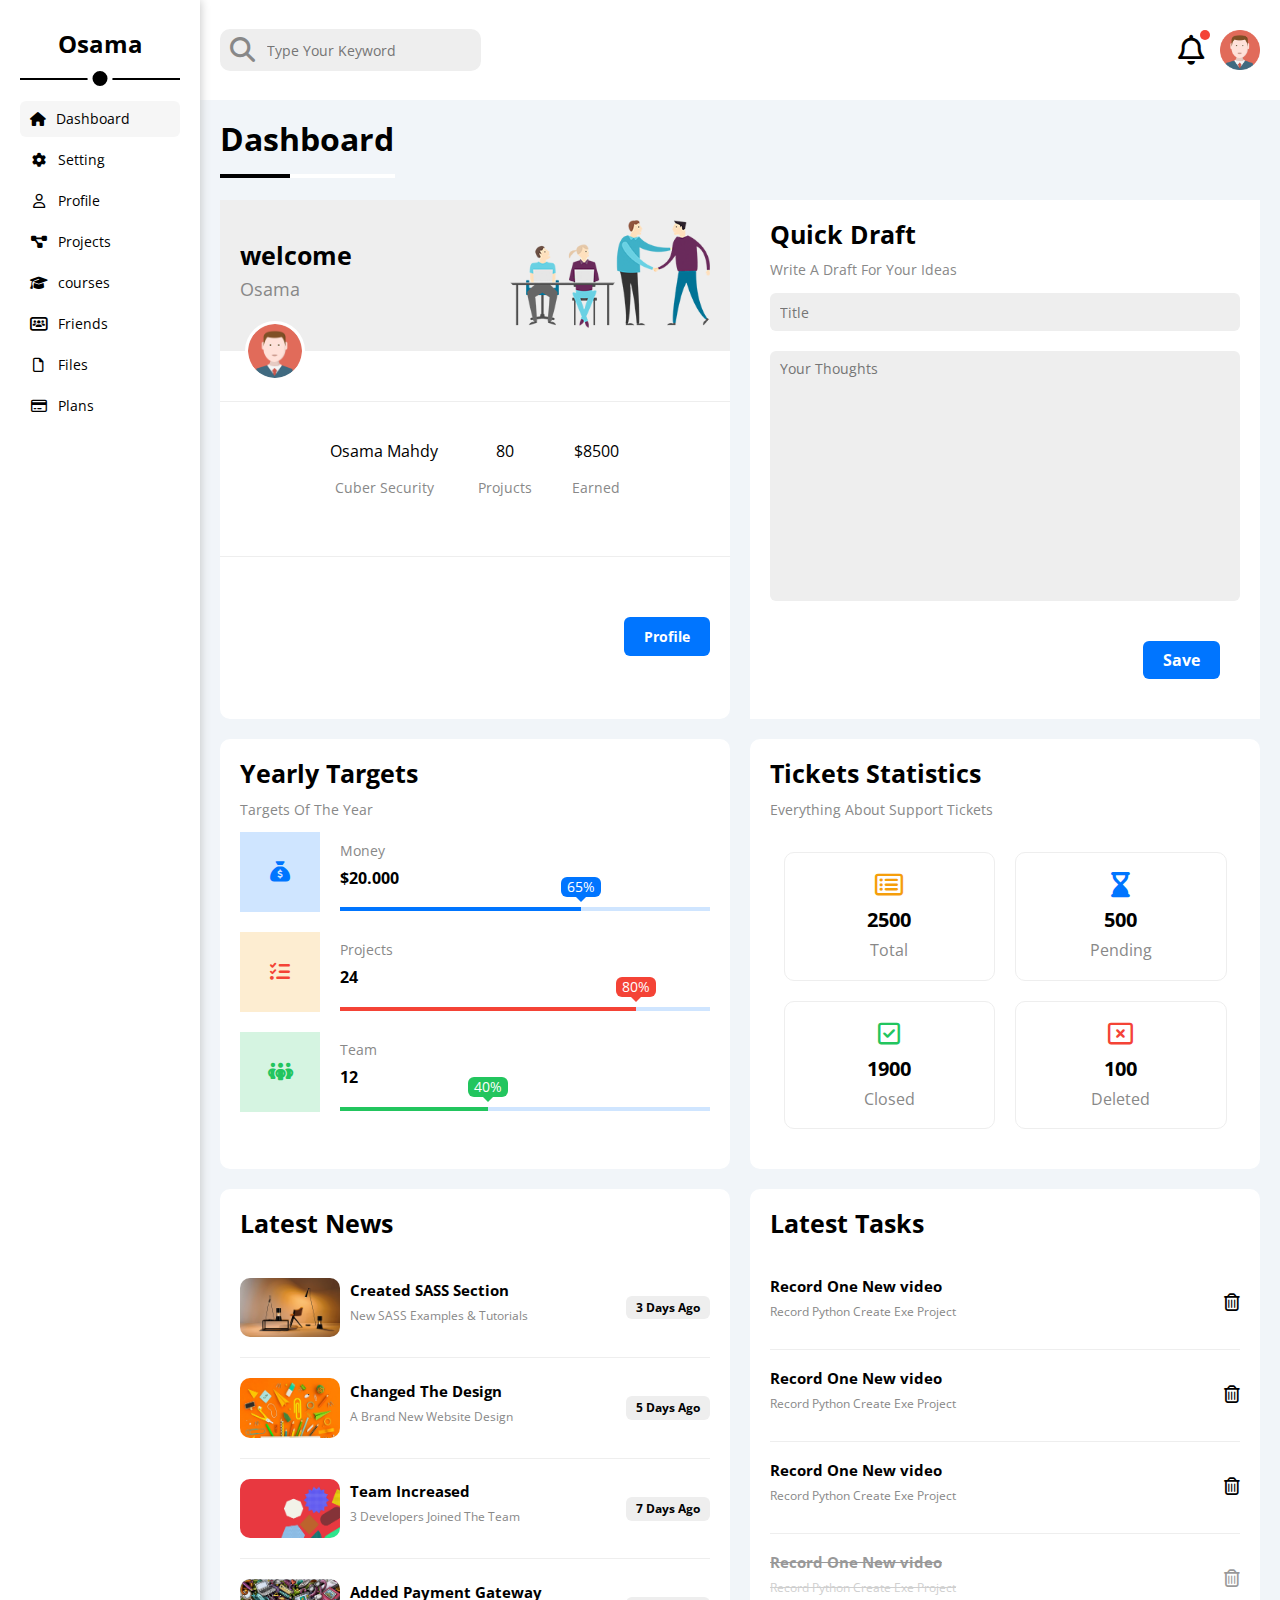
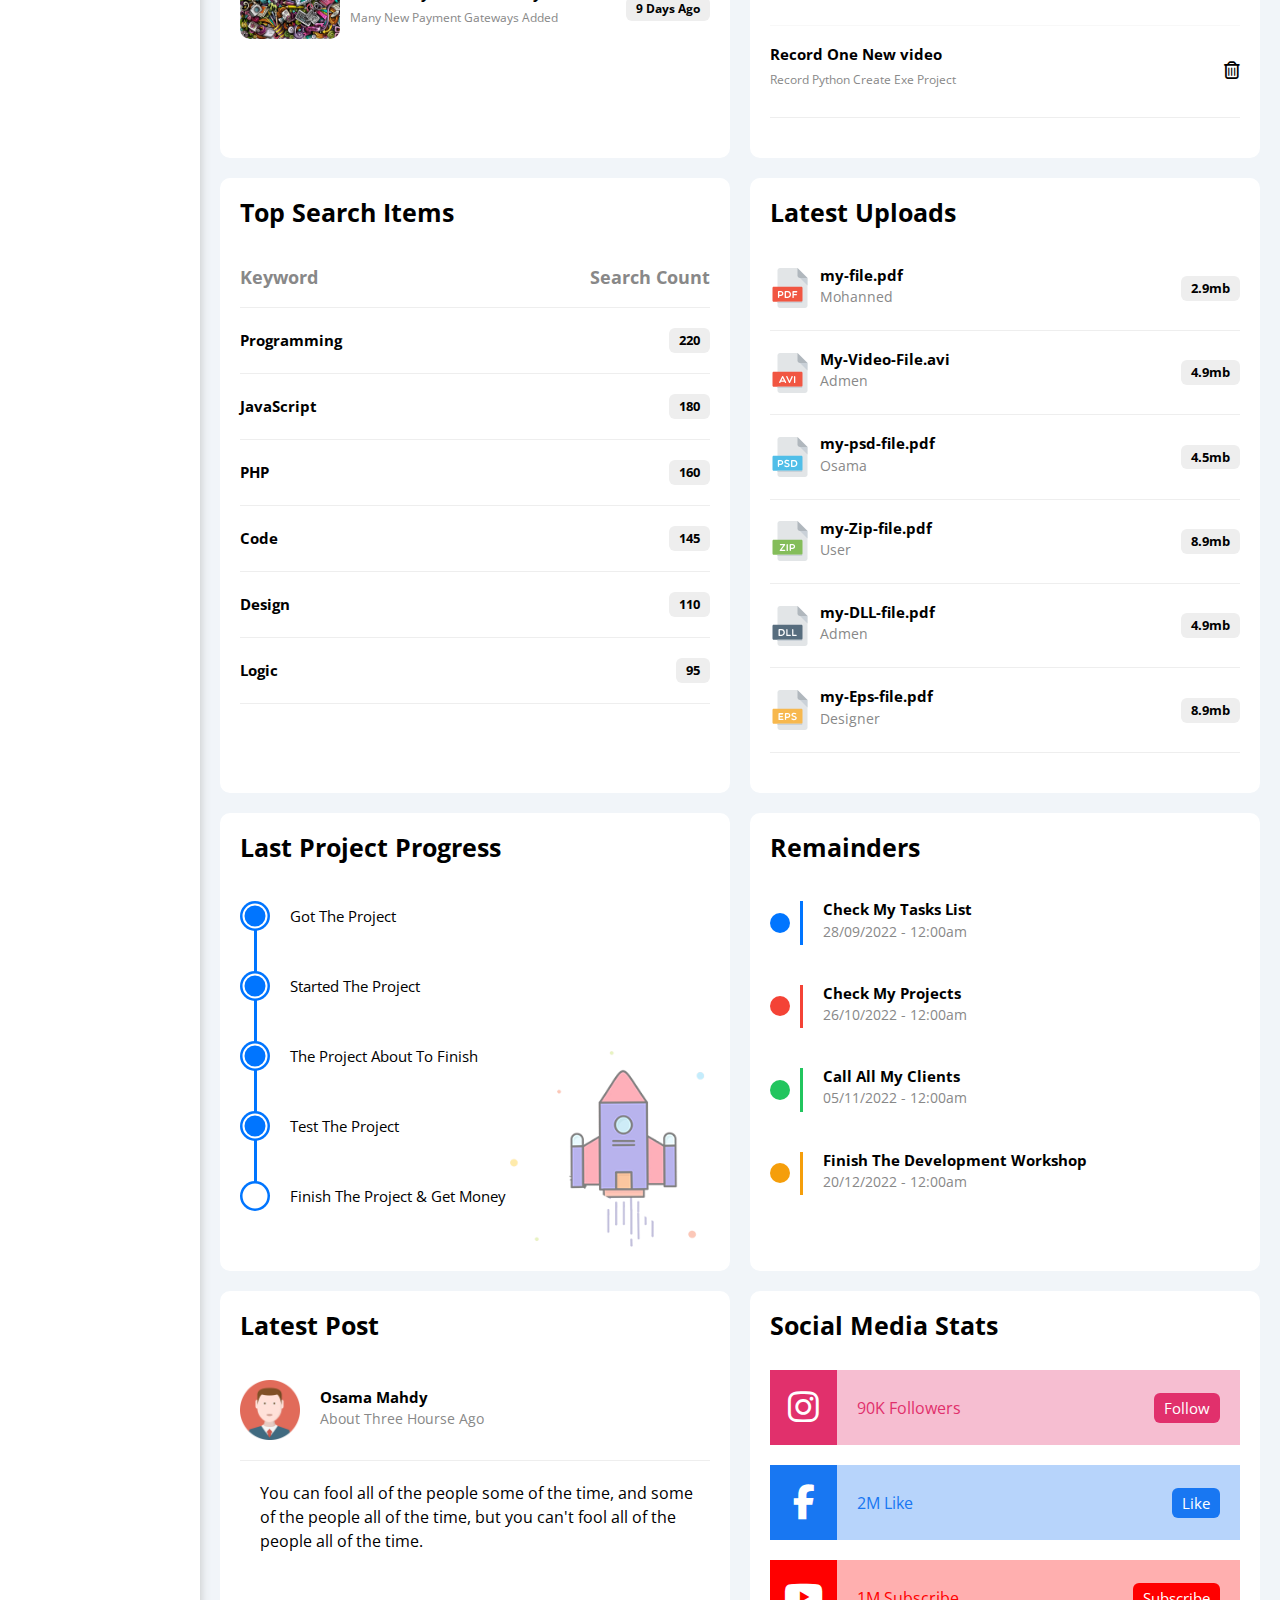
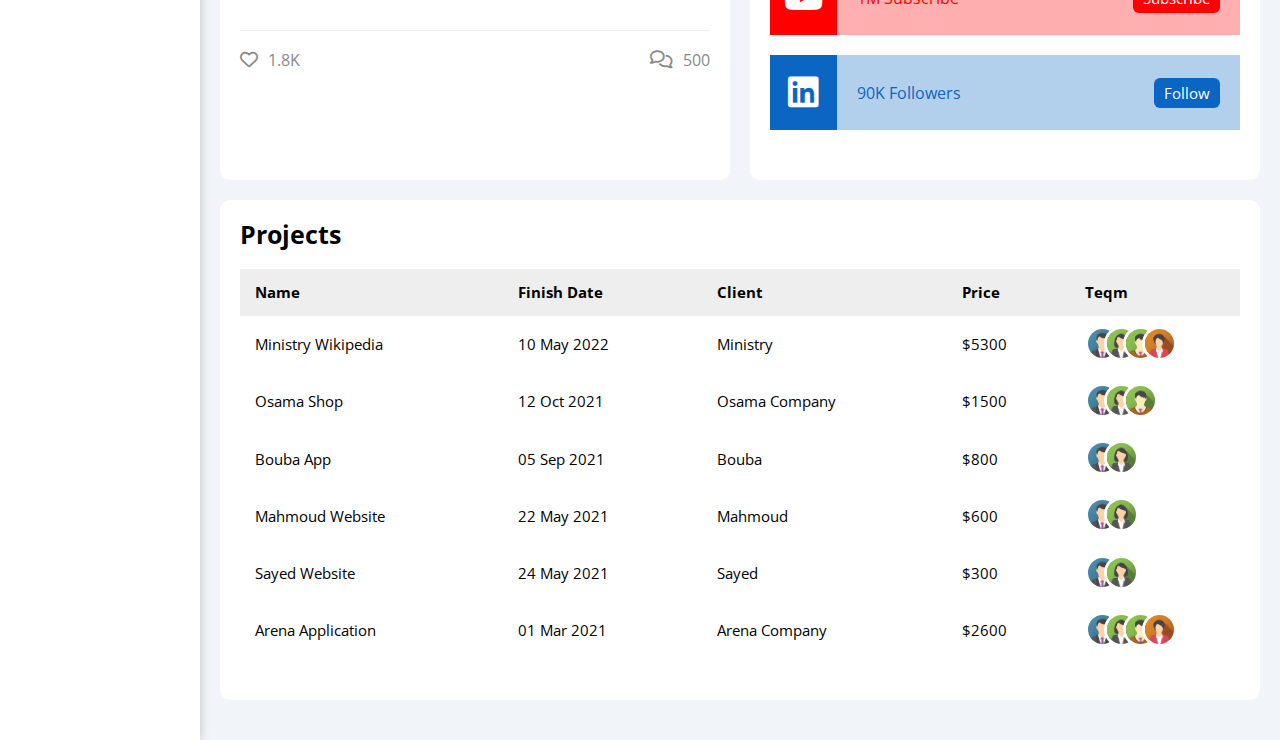
==== commit c4358e52: "updated files names and other small edits" ====
--- a/index.html
+++ b/index.html
@@ -81,7 +81,7 @@
         <div class="dashbord-content p-20">
             <div class="head d-flex algn-c between-flex bg-white">
                 <form action="" class="p-relative p-20">
-                    <input type="text" name="search" class="rad-10" placeholder="Type Your Keyword">
+                    <input type="text" name="search" class="rad-10 bg-eee" placeholder="Type Your Keyword">
                 </form>
                 <div class="left-side d-flex algn-c">
                     <div class="bell p-relative p-10">
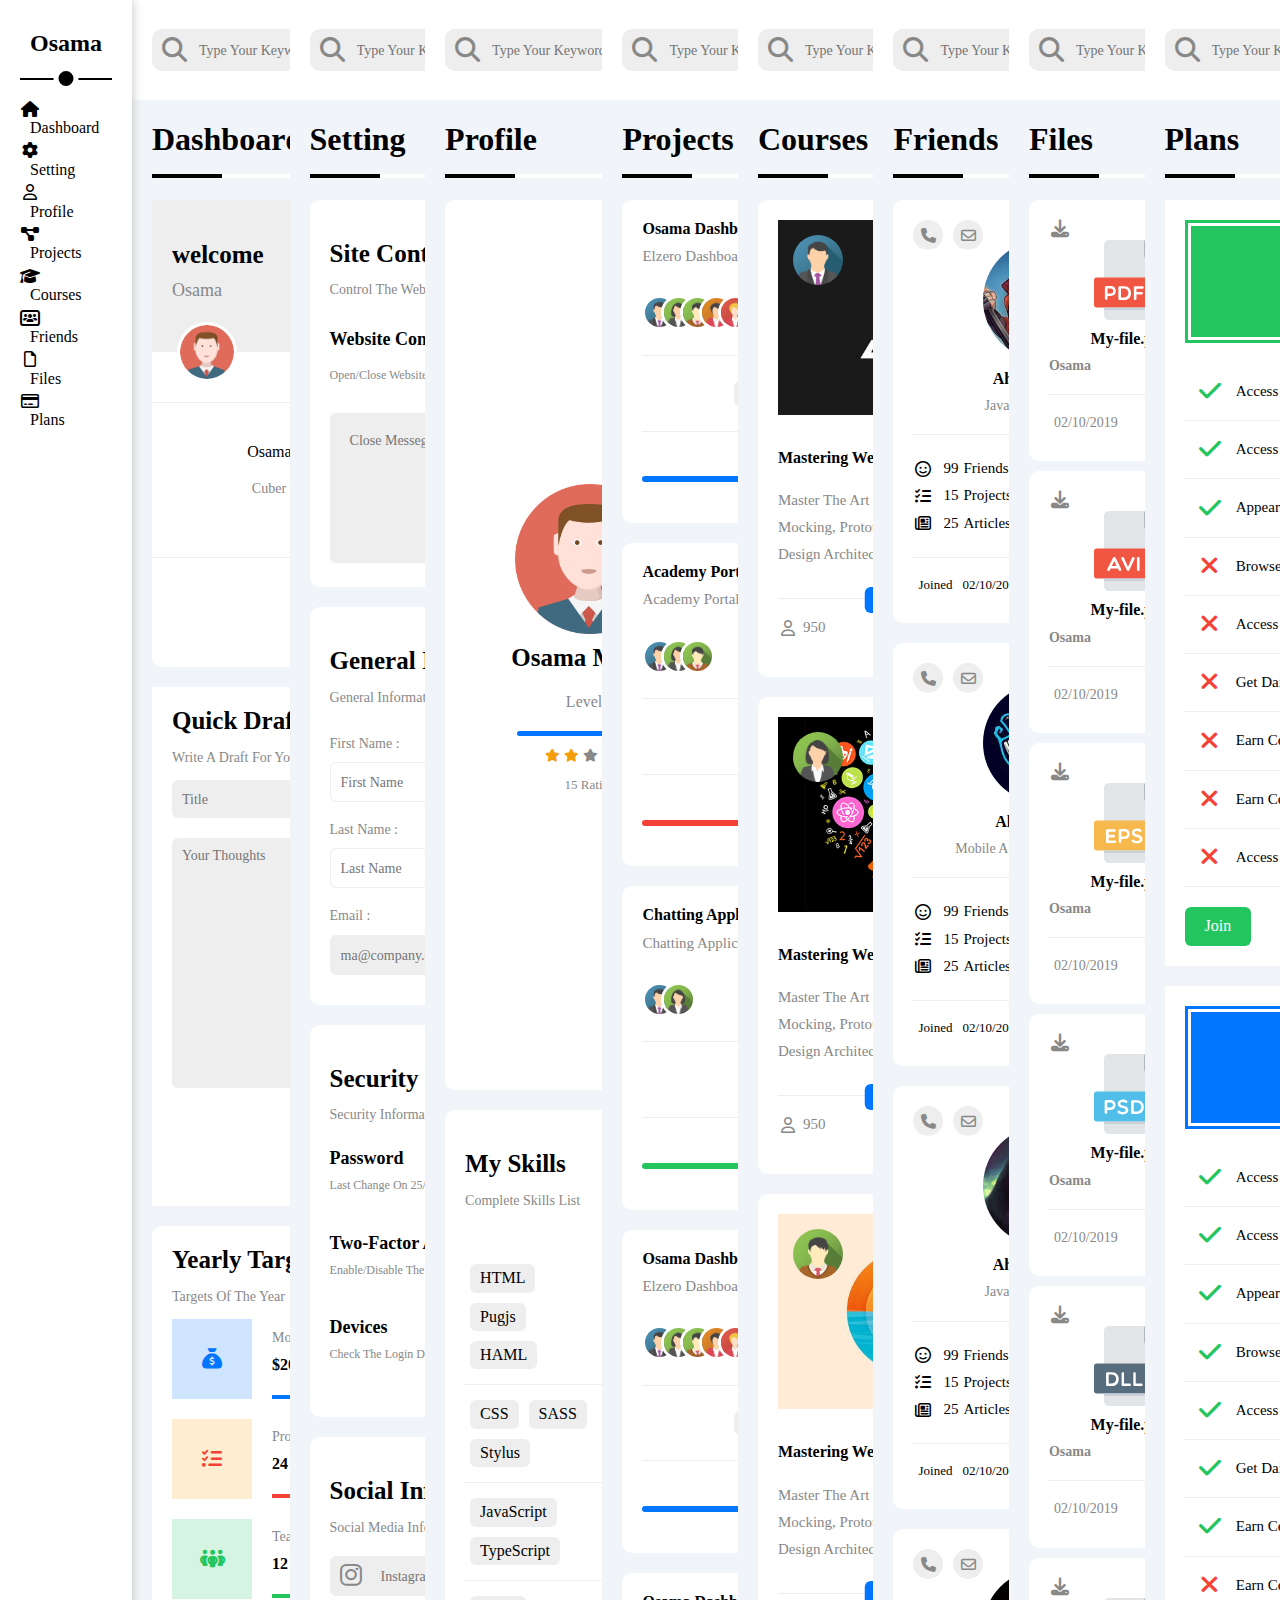
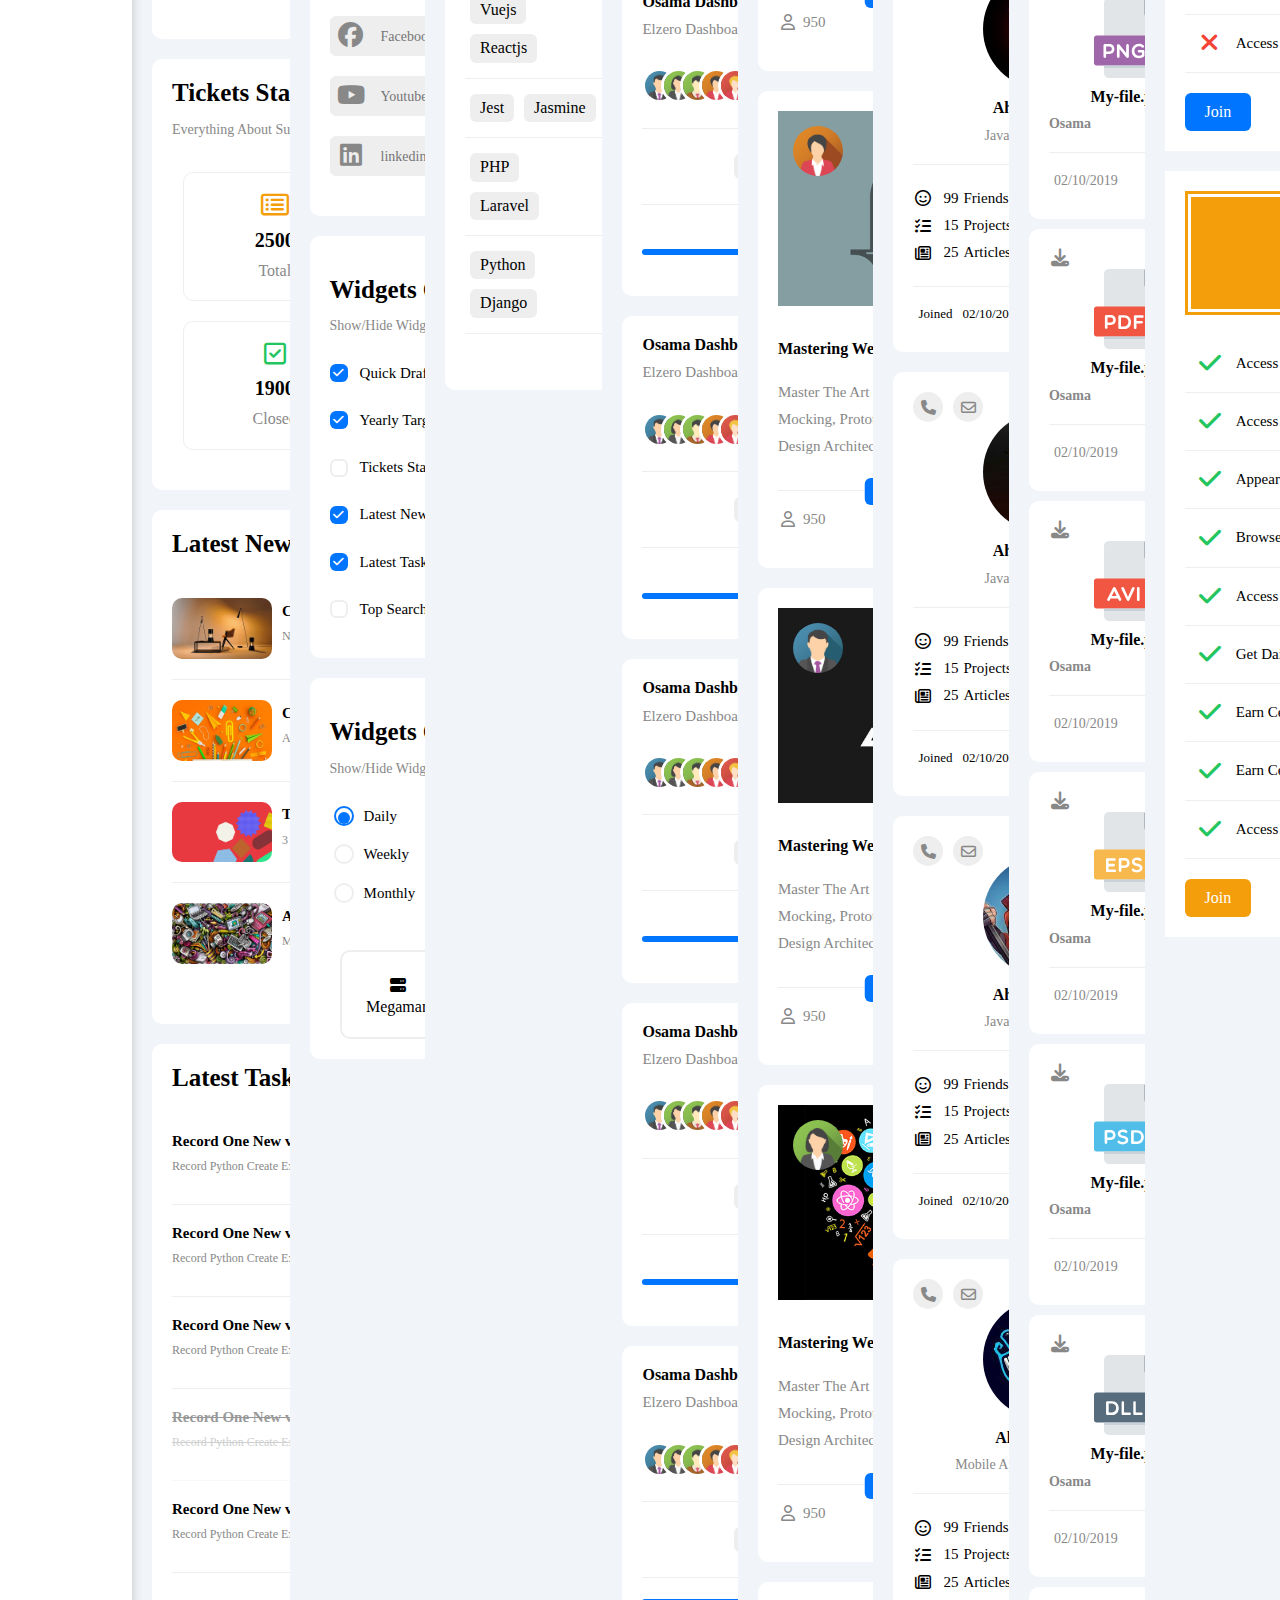
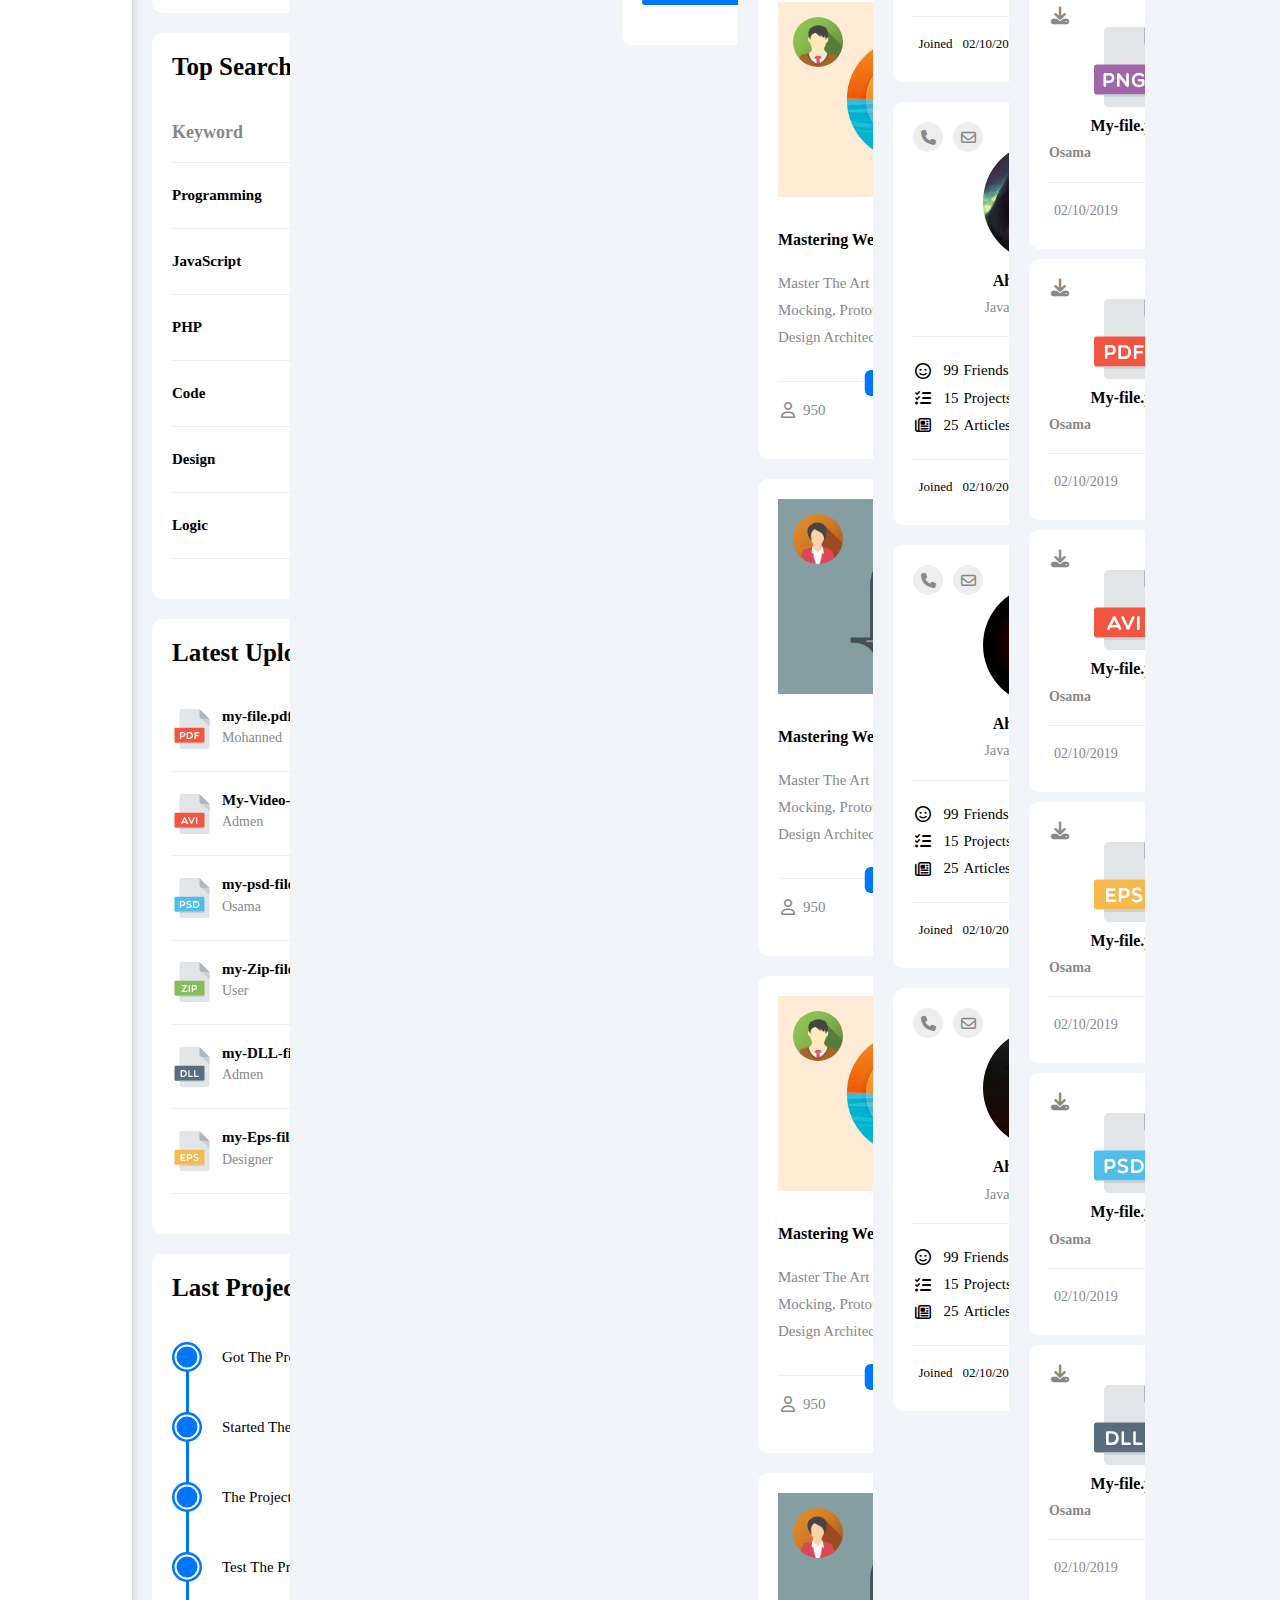
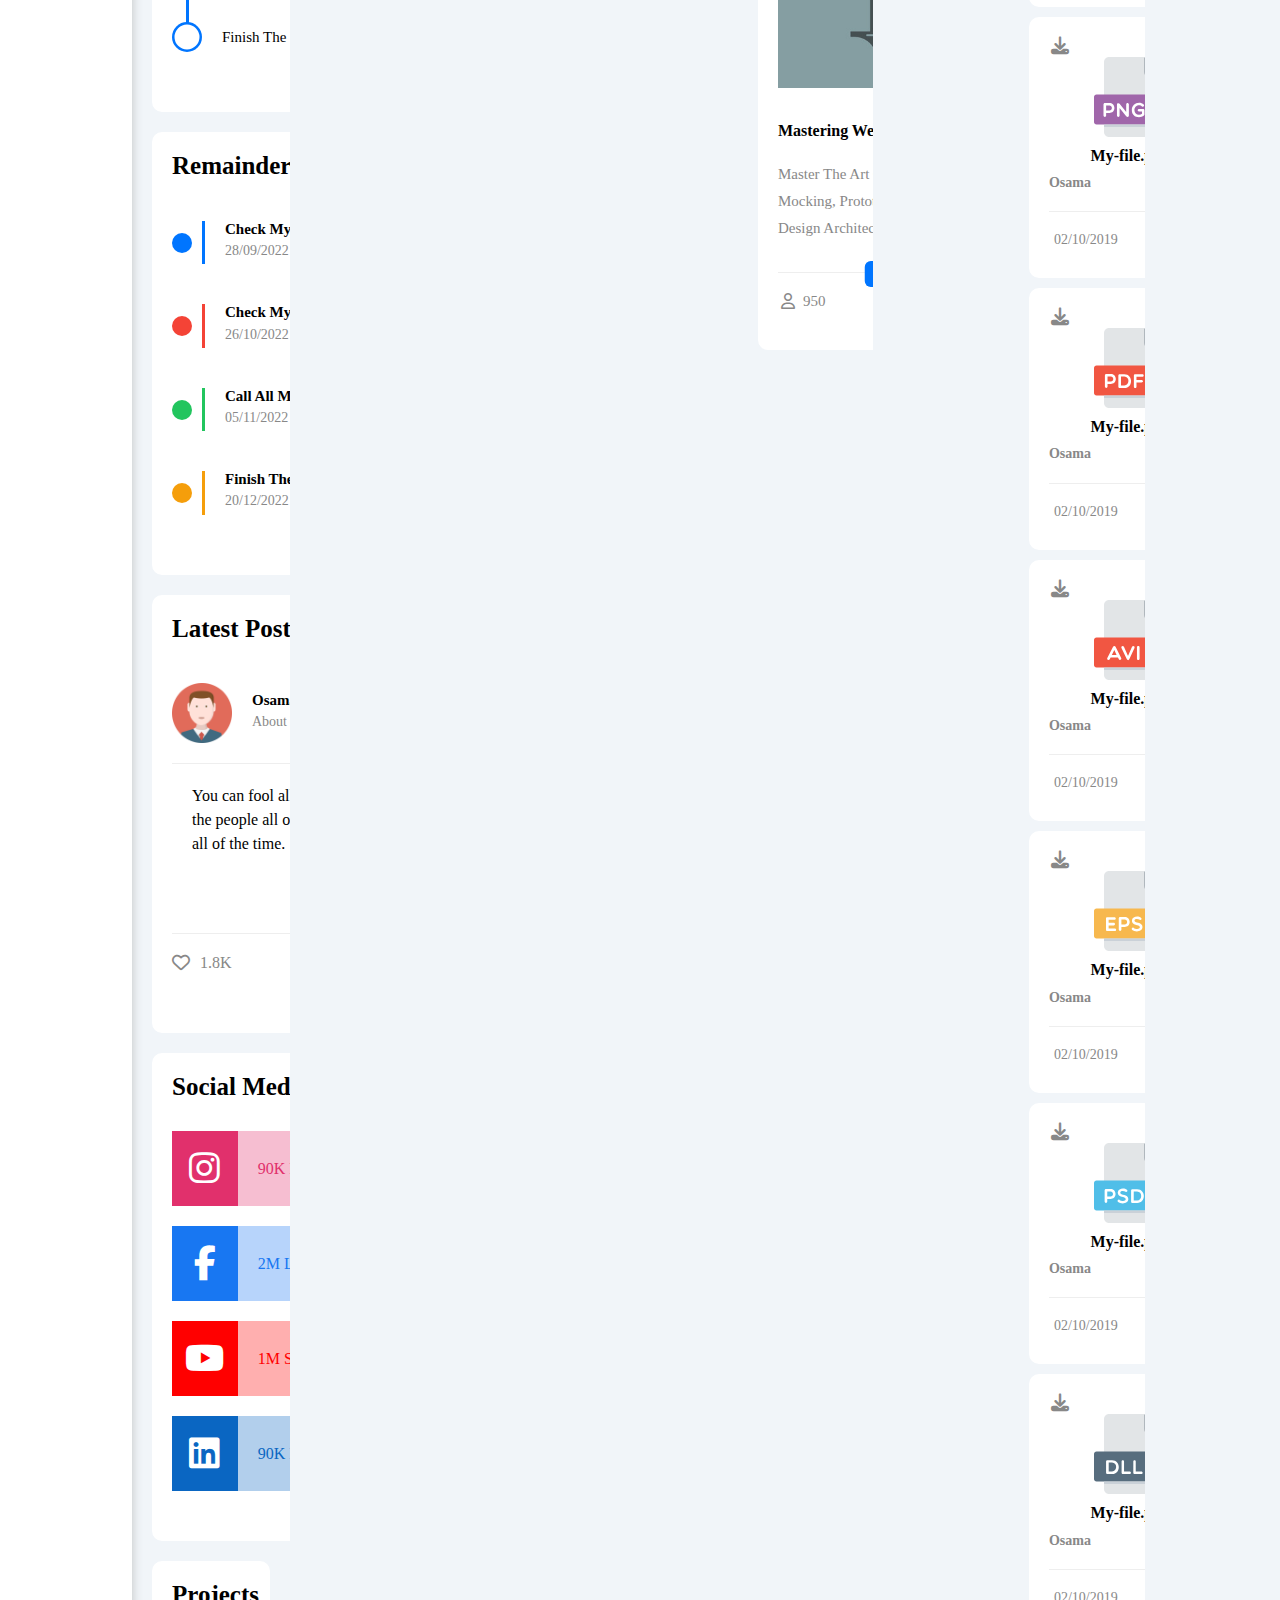
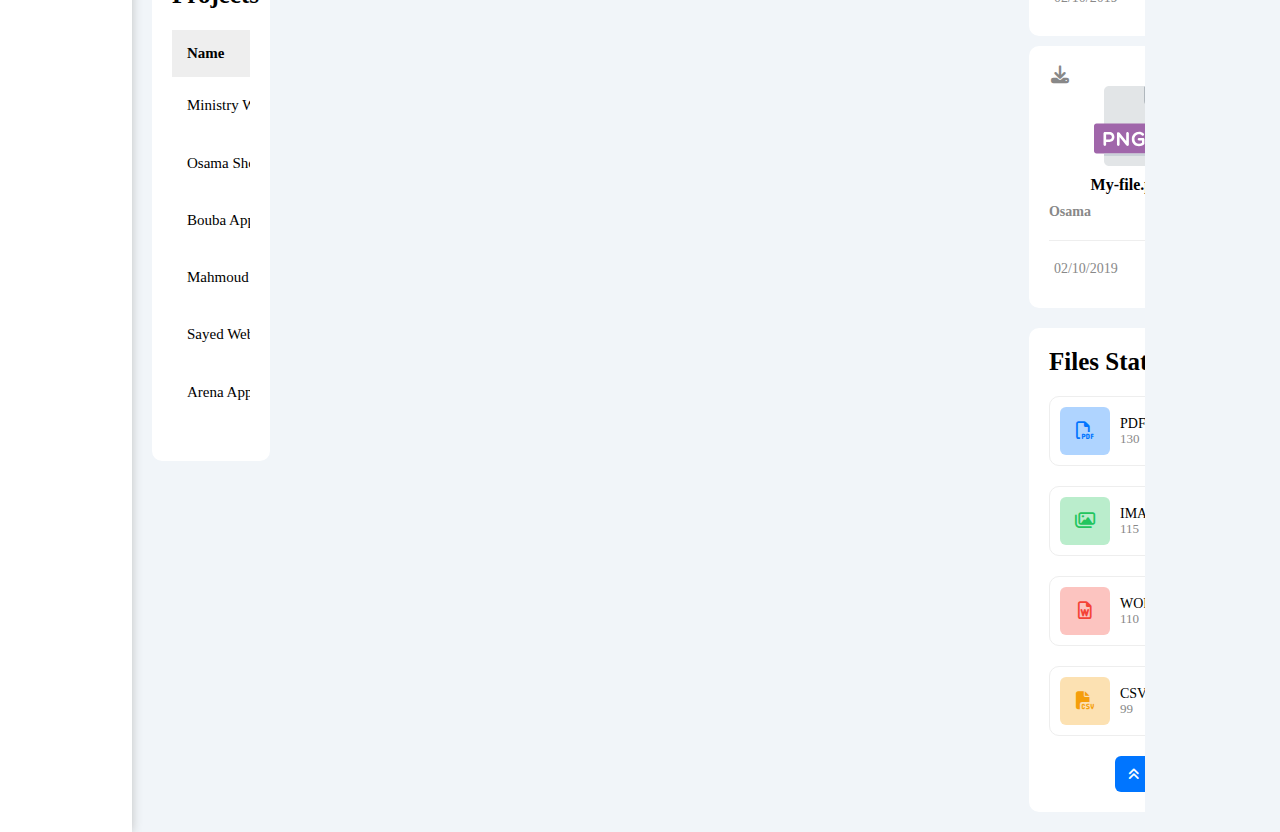
==== commit 9e1a1b24: "the new js edition" ====
--- a/index.html
+++ b/index.html
@@ -1,735 +1,2861 @@
 <!DOCTYPE html>
 <html lang="en">
-
-<head>
-    <meta charset="UTF-8">
-    <meta name="viewport" content="width=device-width, initial-scale=1.0">
+  <head>
+    <meta charset="UTF-8" />
+    <meta name="viewport" content="width=device-width, initial-scale=1.0" />
     <title>Dashboard</title>
     <!-- Font Awsome -->
-    <link rel="stylesheet" href="css/all.min.css">
+    <link rel="stylesheet" href="css/all.min.css" />
     <!-- normalize -->
-    <link rel="stylesheet" href="css/normalize.css">
+    <link rel="stylesheet" href="css/normalize.css" />
     <!-- google Fonts -->
-    <link rel="preconnect" href="https://fonts.googleapis.com">
-    <link rel="preconnect" href="https://fonts.gstatic.com" crossorigin>
-    <link href="https://fonts.googleapis.com/css2?family=Open+Sans:ital,wght@0,300..800;1,300..800&display=swap"
-        rel="stylesheet">
+    <link rel="preconnect" href="https://fonts.googleapis.com" />
+    <link rel="preconnect" href="https://fonts.gstatic.com" crossorigin />
+    <link rel="stylesheet" href="css/font.css" />
     <!-- css Design -->
-    <link rel="stylesheet" href="css/Dashboard.css">
+    <link rel="stylesheet" href="css/Dashboard.css" />
     <!-- Frame-work -->
-    <link rel="stylesheet" href="css/framework.css">
-</head>
-
-<body>
-
+    <link rel="stylesheet" href="css/framework.css" />
+    <!-- Google tag (gtag.js) -->
+    <script async src="https://www.googletagmanager.com/gtag/js?id=G-F1SE8ZVVC1"></script>
+    <script>
+      window.dataLayer = window.dataLayer || [];
+      function gtag() {
+        dataLayer.push(arguments);
+      }
+      gtag('js', new Date());
+
+      gtag('config', 'G-F1SE8ZVVC1');
+    </script>
+  </head>
+
+  <body>
     <div class="page d-flex">
-        <div class="sidebar bg-white p-relative">
-            <h2 class="txt-c m-0 p-relative p-10">Osama</h2>
-            <ul>
-                <li>
-                    <a class="active d-flex algn-c fs-14 rad-6 p-10" href="index.html">
-                        <i class="fa-solid fa-house fa-fw"></i>
-                        <p class="pl-10 m-0 hide-mobile">Dashboard</p>
-                    </a>
-                </li>
-                <li>
-                    <a class="d-flex algn-c fs-14 rad-6 p-10" href="setting.html">
-                        <i class="fa-solid fa-gear fa-fw"></i>
-                        <p class="pl-10 m-0 hide-mobile">Setting</p>
-                    </a>
-                </li>
-                <li>
-                    <a class="d-flex algn-c fs-14 rad-6 p-10" href="profile.html">
-                        <i class="fa-regular fa-user fa-fw"></i>
-                        <p class="pl-10 m-0 hide-mobile">Profile</p>
-                    </a>
-                </li>
-                <li>
-                    <a class="d-flex algn-c fs-14 rad-6 p-10" href="projects.html">
-                        <i class="fa-solid fa-diagram-project fa-fw"></i>
-                        <p class="pl-10 m-0 hide-mobile">Projects</p>
-                    </a>
-                </li>
-                <li>
-                    <a class="d-flex algn-c fs-14 rad-6 p-10" href="courses.html">
-                        <i class="fa-solid fa-graduation-cap fa-fw"></i>
-                        <p class="pl-10 m-0 hide-mobile">courses</p>
-                    </a>
-                </li>
-                <li>
-                    <a class="d-flex algn-c fs-14 rad-6 p-10" href="friends.html">
-                        <i class="fa-solid fa-users-rectangle fa-fw"></i>
-                        <p class="pl-10 m-0 hide-mobile">Friends</p>
-                    </a>
-                </li>
-                <li>
-                    <a class="d-flex algn-c fs-14 rad-6 p-10" href="files.html">
-                        <i class="fa-regular fa-file fa-fw"></i>
-                        <p class="pl-10 m-0 hide-mobile">Files</p>
-                    </a>
-                </li>
-                <li>
-                    <a class="d-flex algn-c fs-14 rad-6 p-10" href="plans.html">
-                        <i class="fa-regular fa-credit-card fa-fw"></i>
-                        <p class="pl-10 m-0 hide-mobile">Plans</p>
-                    </a>
-                </li>
-            </ul>
+      <div class="sidebar bg-white p-relative">
+        <h2 class="txt-c m-0 p-relative p-10">Osama</h2>
+        <ul>
+          <li class="active" data-sec="dashboard">
+            <!-- <a class="active d-flex algn-c fs-14 rad-6 p-10" href="index.html"> -->
+            <i class="fa-solid fa-house fa-fw"></i>
+            <p class="pl-10 m-0 hide-mobile">Dashboard</p>
+            <!-- </a> -->
+          </li>
+          <li data-sec="setting">
+            <!-- <a class="d-flex algn-c fs-14 rad-6 p-10" href="setting.html"> -->
+            <i class="fa-solid fa-gear fa-fw"></i>
+            <p class="pl-10 m-0 hide-mobile">Setting</p>
+            <!-- </a> -->
+          </li>
+          <li data-sec="profile">
+            <!-- <a class="d-flex algn-c fs-14 rad-6 p-10" href="profile.html"> -->
+            <i class="fa-regular fa-user fa-fw"></i>
+            <p class="pl-10 m-0 hide-mobile">Profile</p>
+            <!-- </a> -->
+          </li>
+          <li data-sec="projects">
+            <!-- <a class="d-flex algn-c fs-14 rad-6 p-10" href="projects.html"> -->
+            <i class="fa-solid fa-diagram-project fa-fw"></i>
+            <p class="pl-10 m-0 hide-mobile">Projects</p>
+            <!-- </a> -->
+          </li>
+          <li data-sec="courses">
+            <!-- <a class="d-flex algn-c fs-14 rad-6 p-10" href="courses.html"> -->
+            <i class="fa-solid fa-graduation-cap fa-fw"></i>
+            <p class="pl-10 m-0 hide-mobile">Courses</p>
+            <!-- </a> -->
+          </li>
+          <li data-sec="friends">
+            <!-- <a class="d-flex algn-c fs-14 rad-6 p-10" href="friends.html"> -->
+            <i class="fa-solid fa-users-rectangle fa-fw"></i>
+            <p class="pl-10 m-0 hide-mobile">Friends</p>
+            <!-- </a> -->
+          </li>
+          <li data-sec="files">
+            <!-- <a class="d-flex algn-c fs-14 rad-6 p-10" href="files.html"> -->
+            <i class="fa-regular fa-file fa-fw"></i>
+            <p class="pl-10 m-0 hide-mobile">Files</p>
+            <!-- </a> -->
+          </li>
+          <li data-sec="plans">
+            <!-- <a class="d-flex algn-c fs-14 rad-6 p-10" href="plans.html"> -->
+            <i class="fa-regular fa-credit-card fa-fw"></i>
+            <p class="pl-10 m-0 hide-mobile">Plans</p>
+            <!-- </a> -->
+          </li>
+        </ul>
+      </div>
+      <!-- ******************************************************************************************************** -->
+      <!-- S content head-->
+      <!-- <div class="contents"> -->
+      <div class="dashbord-content active dashboard p-20">
+        <div class="head d-flex algn-c between-flex bg-white">
+          <form action="" class="p-relative p-20">
+            <input type="text" name="search" class="rad-10 bg-eee" placeholder="Type Your Keyword" />
+          </form>
+          <div class="left-side d-flex algn-c">
+            <div class="bell p-relative p-10">
+              <i class="fa-regular fa-bell fa-fw p-relative" class="p-relative"></i>
+            </div>
+            <img src="imgs/avatar.png" alt="" />
+          </div>
+        </div>
+        <!-- E content head -->
+        <!-- ******************************************************************************************************** -->
+        <!-- S Wrapper -->
+        <h1 class="p-relative p-20">Dashboard</h1>
+        <div class="wrapper d-grid gap-20 mtb-20">
+          <!-- ----------------------------------------- -->
+          <!-- S Welcome -->
+          <div class="welcome bg-white rad-10 txt-c-mobile d-flex flex-col">
+            <div class="up p-relative p-20 between-flex bg-eee">
+              <div class="text d-flex flex-col algn-c">
+                <h3 class="m-0 fs-25">welcome</h3>
+                <p class="c-grey m-0 ptb-10 fs-18">Osama</p>
+              </div>
+              <div class="image hide-mobile">
+                <img src="imgs/welcome.png" alt="welcome image" />
+              </div>
+            </div>
+            <div class="center txt-c d-flex ptb-20 brtb-eee">
+              <div class="d-flex algn-c flex-col p-20">
+                Osama Mahdy
+                <span class="fs-14 c-grey ptb-20">Cuber Security</span>
+              </div>
+              <div class="d-flex algn-c flex-col p-20">
+                80
+                <span class="fs-14 c-grey ptb-20">Projucts</span>
+              </div>
+              <div class="d-flex algn-c flex-col p-20">
+                $8500
+                <span class="fs-14 c-grey ptb-20">Earned</span>
+              </div>
+            </div>
+            <div class="bottom ptb-20">
+              <a href="profile.html" class="visit fs-14 txt-c c-white f-bold bg-blue btn-shape">Profile</a>
+            </div>
+          </div>
+          <!-- E Welcome -->
+          <!-- ----------------------------------------- -->
+          <!-- S Quick Draft -->
+          <div class="draft d-flex flex-col p-20 bg-white">
+            <h3 class="m-0 fs-25">Quick Draft</h3>
+            <p class="c-grey fs-14">Write A Draft For Your Ideas</p>
+            <input type="text" class="p-10 rad-6 bg-eee br-0 mb-20" placeholder="Title" />
+            <textarea name="" placeholder="Your Thoughts" class="rad-6 p-10 bg-eee br-0 mb-20"></textarea>
+            <input type="submit" value="Save" class="br-0 c-white f-bold bg-blue btn-shape" />
+          </div>
+          <!-- E Quick Draft -->
+          <!-- ----------------------------------------- -->
+          <!--S Yearly Targets-->
+          <div class="targets bg-white p-20 rad-10">
+            <h3 class="m-0 fs-25">Yearly Targets</h3>
+            <p class="c-grey fs-14">Targets Of The Year</p>
+            <div class="target d-flex algn-c mb-20">
+              <div class="icon fs-20 c-blue center-flex">
+                <i class="fa-solid fa-sack-dollar fa-fw"></i>
+              </div>
+              <div class="details pl-20 m-0l">
+                <p class="fs-14 ptb-10 c-grey m-0">Money</p>
+                <p class="f-bold pb-20 fs-16 m-0">$20.000</p>
+                <div class="progress p-relative">
+                  <span class="d-block bg-blue" style="width: 65%">
+                    <span class="bg-blue center-flex c-white fs-14 rad-6">65%</span>
+                  </span>
+                </div>
+              </div>
+            </div>
+            <div class="target d-flex mb-20">
+              <div class="icon fs-20 c-red center-flex">
+                <i class="fa-solid fa-list-check fa-fw p-0"></i>
+              </div>
+              <div class="details pl-20 m-0">
+                <p class="fs-14 ptb-10 c-grey m-0">Projects</p>
+                <p class="f-bold pb-20 fs-16 m-0">24</p>
+                <div class="progress p-relative">
+                  <span class="d-block bg-red" style="width: 80%">
+                    <span class="bg-red center-flex c-white fs-14 rad-6">80%</span>
+                  </span>
+                </div>
+              </div>
+            </div>
+            <div class="target d-flex mb-20">
+              <div class="icon fs-20 c-green center-flex">
+                <i class="fa-solid fa-people-group fa-fw"></i>
+              </div>
+              <div class="details pl-20 m-0">
+                <p class="fs-14 ptb-10 c-grey m-0">Team</p>
+                <p class="f-bold pb-20 fs-16 m-0">12</p>
+                <div class="progress p-relative">
+                  <span class="d-block bg-green" style="width: 40%">
+                    <span class="bg-green center-flex c-white fs-14 rad-6">40%</span>
+                  </span>
+                </div>
+              </div>
+            </div>
+          </div>
+          <!--E Yearly Targets -->
+          <!-- ----------------------------------------- -->
+          <!-- S Tickets Statistics-->
+          <div class="statistics bg-white p-20 rad-10">
+            <h3 class="m-0 fs-25">Tickets Statistics</h3>
+            <p class="c-grey fs-14">Everything About Support Tickets</p>
+            <div class="list d-flex ptb-20 gap-20 algn-c w-full">
+              <div class="statistic txt-c p-20 rad-10 br-eee">
+                <i class="fa-regular fa-rectangle-list c-orange fs-25"></i>
+                <p class="f-bold fs-20 m-0 ptb-10">2500</p>
+                <p class="c-grey fs-16 m-0">Total</p>
+              </div>
+              <div class="statistic txt-c p-20 rad-10 br-eee">
+                <i class="fa-solid fa-hourglass-end c-blue fs-25"></i>
+                <p class="f-bold fs-20 m-0 ptb-10">500</p>
+                <p class="c-grey fs-16 m-0">Pending</p>
+              </div>
+              <div class="statistic txt-c p-20 rad-10 br-eee">
+                <i class="fa-regular fa-square-check c-green fs-25"></i>
+                <p class="f-bold fs-20 m-0 ptb-10">1900</p>
+                <p class="c-grey fs-16 m-0">Closed</p>
+              </div>
+              <div class="statistic txt-c p-20 rad-10 br-eee">
+                <i class="fa-regular fa-rectangle-xmark c-red fs-25"></i>
+                <p class="f-bold fs-20 m-0 ptb-10">100</p>
+                <p class="c-grey fs-16 m-0">Deleted</p>
+              </div>
+            </div>
+          </div>
+          <!--E Tickets Statistics -->
+          <!-- ----------------------------------------- -->
+          <!--S Latest News -->
+          <div class="news bg-white p-20 rad-10">
+            <h3 class="m-0 fs-25">Latest News</h3>
+            <div class="sections ptb-20">
+              <div class="new d-flex ptb-20 brb-eee">
+                <div class="image">
+                  <img src="imgs/news-01.png" alt="" class="rad-10 w-fit" />
+                </div>
+                <div class="right between-flex">
+                  <div class="text">
+                    <p class="m-0 fs-15 m-0 f-bold">Created SASS Section</p>
+                    <p class="c-grey fs-12 m-0 ptb-10">New SASS Examples & Tutorials</p>
+                  </div>
+                  <div class="time d-flex algn-c">
+                    <p class="f-bold fs-12 m-0 bg-eee rad-10 btn-shape2">3 Days Ago</p>
+                  </div>
+                </div>
+              </div>
+              <div class="new d-flex ptb-20 brb-eee">
+                <div class="image">
+                  <img src="imgs/news-02.png" alt="" class="rad-10 w-fit" />
+                </div>
+                <div class="right between-flex">
+                  <div class="text">
+                    <p class="m-0 fs-15 m-0 f-bold">Changed The Design</p>
+                    <p class="c-grey fs-12 m-0 ptb-10">A Brand New Website Design</p>
+                  </div>
+                  <div class="time d-flex algn-c">
+                    <p class="f-bold fs-12 m-0 bg-eee rad-10 btn-shape2">5 Days Ago</p>
+                  </div>
+                </div>
+              </div>
+              <div class="new d-flex ptb-20 brb-eee">
+                <div class="image">
+                  <img src="imgs/news-03.png" alt="" class="rad-10 w-fit" />
+                </div>
+                <div class="right between-flex">
+                  <div class="text">
+                    <p class="m-0 fs-15 m-0 f-bold">Team Increased</p>
+                    <p class="c-grey fs-12 m-0 ptb-10">3 Developers Joined The Team</p>
+                  </div>
+                  <div class="time d-flex algn-c">
+                    <p class="f-bold fs-12 m-0 bg-eee rad-10 btn-shape2">7 Days Ago</p>
+                  </div>
+                </div>
+              </div>
+              <div class="new d-flex ptb-20 brb-eee">
+                <div class="image">
+                  <img src="imgs/news-04.png" alt="" class="rad-10 w-fit" />
+                </div>
+                <div class="right between-flex">
+                  <div class="text">
+                    <p class="m-0 fs-15 m-0 f-bold">Added Payment Gateway</p>
+                    <p class="c-grey fs-12 m-0 ptb-10">Many New Payment Gateways Added</p>
+                  </div>
+                  <div class="time d-flex algn-c">
+                    <p class="f-bold fs-12 m-0 bg-eee rad-10 btn-shape2">9 Days Ago</p>
+                  </div>
+                </div>
+              </div>
+            </div>
+          </div>
+          <!--E Latest News -->
+          <!-- ----------------------------------------- -->
+          <!-- S Latest Tasks-->
+          <div class="tasks bg-white p-20 rad-10">
+            <h3 class="m-0 fs-25">Latest Tasks</h3>
+            <div class="sections ptb-20">
+              <div class="task between-flex ptb-20 brb-eee">
+                <div class="left">
+                  <p class="m-0 fs-15 m-0 f-bold">Record One New video</p>
+                  <p class="c-grey fs-12 m-0 ptb-10">Record Python Create Exe Project</p>
+                </div>
+                <div class="right">
+                  <i class="fa-regular fa-trash-can fs-18"></i>
+                </div>
+              </div>
+              <div class="task between-flex ptb-20 brb-eee">
+                <div class="left">
+                  <p class="m-0 fs-15 m-0 f-bold">Record One New video</p>
+                  <p class="c-grey fs-12 m-0 ptb-10">Record Python Create Exe Project</p>
+                </div>
+                <div class="right">
+                  <i class="fa-regular fa-trash-can fs-18"></i>
+                </div>
+              </div>
+              <div class="task between-flex ptb-20 brb-eee">
+                <div class="left">
+                  <p class="m-0 fs-15 m-0 f-bold">Record One New video</p>
+                  <p class="c-grey fs-12 m-0 ptb-10">Record Python Create Exe Project</p>
+                </div>
+                <div class="right">
+                  <i class="fa-regular fa-trash-can fs-18"></i>
+                </div>
+              </div>
+              <div class="task p-relative between-flex ptb-20 brb-eee">
+                <div class="left">
+                  <p class="p-relative m-0 fs-15 m-0 f-bold">Record One New video</p>
+                  <p class="p-relative c-grey fs-12 m-0 ptb-10">Record Python Create Exe Project</p>
+                </div>
+                <div class="right">
+                  <i class="fa-regular fa-trash-can fs-18"></i>
+                </div>
+              </div>
+              <div class="task between-flex ptb-20 brb-eee">
+                <div class="left">
+                  <p class="m-0 fs-15 m-0 f-bold">Record One New video</p>
+                  <p class="c-grey fs-12 m-0 ptb-10">Record Python Create Exe Project</p>
+                </div>
+                <div class="right">
+                  <i class="fa-regular fa-trash-can fs-18"></i>
+                </div>
+              </div>
+            </div>
+          </div>
+          <!--E Latest Tasks -->
+          <!-- ----------------------------------------- -->
+          <!--S Top Search Items -->
+          <div class="search bg-white p-20 rad-10">
+            <h3 class="m-0 fs-25">Top Search Items</h3>
+            <div class="sections ptb-20">
+              <div class="header between-flex ptb-20 brb-eee">
+                <p class="c-grey fs-18 m-0 f-bold">Keyword</p>
+                <p class="c-grey fs-18 m-0 f-bold">Search Count</p>
+              </div>
+              <div class="section between-flex ptb-20 brb-eee">
+                <p class="fs-15 f-bold m-0">Programming</p>
+                <p class="fs-13 f-bold m-0 btn-shape2 bg-eee">220</p>
+              </div>
+              <div class="section between-flex ptb-20 brb-eee">
+                <p class="fs-15 f-bold m-0">JavaScript</p>
+                <p class="fs-13 f-bold m-0 btn-shape2 bg-eee">180</p>
+              </div>
+              <div class="section between-flex ptb-20 brb-eee">
+                <p class="fs-15 f-bold m-0">PHP</p>
+                <p class="fs-13 f-bold m-0 btn-shape2 bg-eee">160</p>
+              </div>
+              <div class="section between-flex ptb-20 brb-eee">
+                <p class="fs-15 f-bold m-0">Code</p>
+                <p class="fs-13 f-bold m-0 btn-shape2 bg-eee">145</p>
+              </div>
+              <div class="section between-flex ptb-20 brb-eee">
+                <p class="fs-15 f-bold m-0">Design</p>
+                <p class="fs-13 f-bold m-0 btn-shape2 bg-eee">110</p>
+              </div>
+              <div class="section between-flex ptb-20 brb-eee">
+                <p class="fs-15 f-bold m-0">Logic</p>
+                <p class="fs-13 f-bold m-0 btn-shape2 bg-eee">95</p>
+              </div>
+            </div>
+          </div>
+          <!--E Top Search Items -->
+          <!-- ----------------------------------------- -->
+          <!-- S Latest Uploads -->
+          <div class="uploads bg-white p-20 rad-10">
+            <h3 class="m-0 fs-25">Latest Uploads</h3>
+            <div class="sections ptb-20 d-block">
+              <div class="upload between-flex ptb-20 brb-eee">
+                <div class="type d-flex algn-c">
+                  <img src="imgs/pdf.svg" alt="" />
+                  <div class="details pl-10">
+                    <p class="fs-15 m-0 f-bold">my-file.pdf</p>
+                    <p class="fs-14 m-0 c-grey ptb-5">Mohanned</p>
+                  </div>
+                </div>
+                <div class="size algn-c">
+                  <p class="fs-13 m-0 btn-shape2 bg-eee f-bold">2.9mb</p>
+                </div>
+              </div>
+              <div class="upload between-flex ptb-20 brb-eee">
+                <div class="type d-flex algn-c">
+                  <img src="imgs/avi.svg" alt="" />
+                  <div class="details pl-10">
+                    <p class="fs-15 m-0 f-bold">My-Video-File.avi</p>
+                    <p class="fs-14 m-0 c-grey ptb-5">Admen</p>
+                  </div>
+                </div>
+                <div class="size algn-c">
+                  <p class="fs-13 m-0 btn-shape2 bg-eee f-bold">4.9mb</p>
+                </div>
+              </div>
+              <div class="upload between-flex ptb-20 brb-eee">
+                <div class="type d-flex algn-c">
+                  <img src="imgs/psd.svg" alt="" />
+                  <div class="details pl-10">
+                    <p class="fs-15 m-0 f-bold">my-psd-file.pdf</p>
+                    <p class="fs-14 m-0 c-grey ptb-5">Osama</p>
+                  </div>
+                </div>
+                <div class="size algn-c">
+                  <p class="fs-13 m-0 btn-shape2 bg-eee f-bold">4.5mb</p>
+                </div>
+              </div>
+              <div class="upload between-flex ptb-20 brb-eee">
+                <div class="type d-flex algn-c">
+                  <img src="imgs/zip.svg" alt="" />
+                  <div class="details pl-10">
+                    <p class="fs-15 m-0 f-bold">my-Zip-file.pdf</p>
+                    <p class="fs-14 m-0 c-grey ptb-5">User</p>
+                  </div>
+                </div>
+                <div class="size algn-c">
+                  <p class="fs-13 m-0 btn-shape2 bg-eee f-bold">8.9mb</p>
+                </div>
+              </div>
+              <div class="upload between-flex ptb-20 brb-eee">
+                <div class="type d-flex algn-c">
+                  <img src="imgs/dll.svg" alt="" />
+                  <div class="details pl-10">
+                    <p class="fs-15 m-0 f-bold">my-DLL-file.pdf</p>
+                    <p class="fs-14 m-0 c-grey ptb-5">Admen</p>
+                  </div>
+                </div>
+                <div class="size algn-c">
+                  <p class="fs-13 m-0 btn-shape2 bg-eee f-bold">4.9mb</p>
+                </div>
+              </div>
+              <div class="upload between-flex ptb-20 brb-eee">
+                <div class="type d-flex algn-c">
+                  <img src="imgs/eps.svg" alt="" />
+                  <div class="details pl-10">
+                    <p class="fs-15 m-0 f-bold">my-Eps-file.pdf</p>
+                    <p class="fs-14 m-0 c-grey ptb-5">Designer</p>
+                  </div>
+                </div>
+                <div class="size algn-c">
+                  <p class="fs-13 m-0 btn-shape2 bg-eee f-bold">8.9mb</p>
+                </div>
+              </div>
+            </div>
+          </div>
+          <!--E Latest Uploads -->
+          <!-- ----------------------------------------- -->
+          <!-- S Last Project Progress -->
+          <div class="last_project bg-white p-20 rad-10">
+            <h3 class="m-0 fs-25">Last Project Progress</h3>
+            <div class="sections d-flex flex-col ptb-20 p-relative">
+              <div class="step d-flex algn-c ptb-20 p-relative">
+                <span class="p-relative bg-blue circle-shape"></span>
+                <p class="fs-15 m-0 pl-20">Got The Project</p>
+              </div>
+              <div class="step d-flex algn-c ptb-20 p-relative">
+                <span class="p-relative bg-blue circle-shape"></span>
+                <p class="fs-15 m-0 pl-20">Started The Project</p>
+              </div>
+              <div class="step d-flex algn-c ptb-20 p-relative">
+                <span class="p-relative bg-blue circle-shape"></span>
+                <p class="fs-15 m-0 pl-20">The Project About To Finish</p>
+              </div>
+              <div class="step d-flex algn-c ptb-20 p-relative">
+                <span class="p-relative bg-blue circle-shape"></span>
+                <p class="fs-15 m-0 pl-20">Test The Project</p>
+              </div>
+              <div class="step d-flex algn-c ptb-20 p-relative">
+                <span class="p-relative bg-blue circle-shape"></span>
+                <p class="fs-15 m-0 pl-20">Finish The Project & Get Money</p>
+              </div>
+            </div>
+          </div>
+          <!--E Last Project Progress -->
+          <!-- ----------------------------------------- -->
+          <!--S Remainders -->
+          <div class="remainders bg-white p-20 rad-10">
+            <h3 class="m-0 fs-25">Remainders</h3>
+            <div class="sections d-flex flex-col ptb-20 p-relative">
+              <div class="remainder d-flex algn-c mtb-20">
+                <div class="left">
+                  <span class="p-relative bg-blue d-block"></span>
+                </div>
+                <div class="right pl-20">
+                  <p class="fs-15 m-0 f-bold">Check My Tasks List</p>
+                  <p class="fs-14 m-0 c-grey ptb-5">28/09/2022 - 12:00am</p>
+                </div>
+              </div>
+              <div class="remainder d-flex algn-c mtb-20">
+                <div class="left">
+                  <span class="p-relative bg-red d-block"></span>
+                </div>
+                <div class="right pl-20">
+                  <p class="fs-15 m-0 f-bold">Check My Projects</p>
+                  <p class="fs-14 m-0 c-grey ptb-5">26/10/2022 - 12:00am</p>
+                </div>
+              </div>
+              <div class="remainder d-flex algn-c mtb-20">
+                <div class="left">
+                  <span class="p-relative bg-green d-block"></span>
+                </div>
+                <div class="right pl-20">
+                  <p class="fs-15 m-0 f-bold">Call All My Clients</p>
+                  <p class="fs-14 m-0 c-grey ptb-5">05/11/2022 - 12:00am</p>
+                </div>
+              </div>
+              <div class="remainder d-flex algn-c mtb-20">
+                <div class="left">
+                  <span class="p-relative bg-orange d-block"></span>
+                </div>
+                <div class="right pl-20">
+                  <p class="fs-15 m-0 f-bold">Finish The Development Workshop</p>
+                  <p class="fs-14 m-0 c-grey ptb-5">20/12/2022 - 12:00am</p>
+                </div>
+              </div>
+            </div>
+          </div>
+          <!--E Remainders -->
+          <!-- ----------------------------------------- -->
+          <!--S Latest Post -->
+          <div class="post bg-white p-20 rad-10">
+            <h3 class="m-0 fs-25">Latest Post</h3>
+            <div class="ptb-20">
+              <div class="up d-flex ptb-20 algn-c brb-eee">
+                <img src="imgs/avatar.png" alt="profile" />
+                <div class="text pl-20">
+                  <p class="fs-15 m-0 f-bold">Osama Mahdy</p>
+                  <p class="fs-14 m-0 c-grey ptb-5">About Three Hourse Ago</p>
+                </div>
+              </div>
+              <div class="center ptb-20 brb-eee">
+                <p class="fs-16 m-0 pl-20">You can fool all of the people some of the time, and some of the people all of the time, but you can't fool all of the people all of the time.</p>
+              </div>
+              <div class="down between-flex ptb-20">
+                <div class="left d-flex algn-c">
+                  <i class="fa-regular fa-heart c-grey fs-18"></i>
+                  <p class="fs-16 m-0 c-grey pl-10">1.8K</p>
+                </div>
+                <div class="right d-flex algn-c">
+                  <i class="fa-regular fa-comments c-grey fs-18"></i>
+                  <p class="fs-16 m-0 c-grey pl-10">500</p>
+                </div>
+              </div>
+            </div>
+          </div>
+          <!--E Latest Post -->
+          <!-- ------------------------------------------->
+          <!-- S Social Media Stats -->
+          <div class="social bg-white p-20 rad-10">
+            <h3 class="m-0 fs-25">Social Media Stats</h3>
+            <div class="sections d-flex ptb-20 flex-col">
+              <div class="section d-flex mtb-10">
+                <div class="icon center-flex ptb-20">
+                  <i class="fa-brands fa-instagram fa-fw fs-35 c-white"></i>
+                </div>
+                <div class="details between-flex w-full p-20">
+                  <div class="left c-blue">
+                    <p class="fs-16 m-0">90K Followers</p>
+                  </div>
+                  <div class="right">
+                    <a href="#" class="fs-15 m-0 btn-shape2 c-white">Follow</a>
+                  </div>
+                </div>
+              </div>
+              <div class="section d-flex mtb-10">
+                <div class="icon center-flex ptb-20">
+                  <i class="fa-brands fa-facebook-f fa-fw fs-35 c-white"></i>
+                </div>
+                <div class="details between-flex w-full p-20">
+                  <div class="left c-blue">
+                    <p class="fs-16 m-0">2M Like</p>
+                  </div>
+                  <div class="right">
+                    <a href="#" class="fs-15 m-0 btn-shape2 c-white">Like</a>
+                  </div>
+                </div>
+              </div>
+              <div class="section d-flex mtb-10">
+                <div class="icon center-flex ptb-20">
+                  <i class="fa-brands fa-youtube fa-fw fs-35 c-white"></i>
+                </div>
+                <div class="details between-flex w-full p-20">
+                  <div class="left c-blue">
+                    <p class="fs-16 m-0">1M Subscribe</p>
+                  </div>
+                  <div class="right">
+                    <a href="#" class="fs-15 m-0 btn-shape2 c-white">Subscribe</a>
+                  </div>
+                </div>
+              </div>
+              <div class="section d-flex mtb-10">
+                <div class="icon center-flex ptb-20">
+                  <i class="fa-brands fa-linkedin fa-fw fs-35 c-white"></i>
+                </div>
+                <div class="details between-flex w-full p-20">
+                  <div class="left c-blue">
+                    <p class="fs-16 m-0">90K Followers</p>
+                  </div>
+                  <div class="right">
+                    <a href="#" class="fs-15 m-0 btn-shape2 c-white">Follow</a>
+                  </div>
+                </div>
+              </div>
+            </div>
+          </div>
+          <!-- E Social Media Stats -->
+          <!-- ------------------------------------------->
+        </div>
+        <!-- E Wrapper -->
+        <!-- ******************************************************************************************************** -->
+        <div class="projects bg-white mtb-20 p-20 rad-10">
+          <h3 class="m-0 fs-25">Projects</h3>
+          <div class="responive-table">
+            <table class="w-full mtb-20">
+              <thead class="bg-eee w-full">
+                <tr>
+                  <td>Name</td>
+                  <td>Finish Date</td>
+                  <td>Client</td>
+                  <td>Price</td>
+                  <td>Teqm</td>
+                  <td>Status</td>
+                </tr>
+              </thead>
+              <tbody class="">
+                <tr>
+                  <td>Ministry Wikipedia</td>
+                  <td>10 May 2022</td>
+                  <td>Ministry</td>
+                  <td>$5300</td>
+                  <td>
+                    <div class="images">
+                      <img src="imgs/team-01.png" alt="" />
+                      <img src="imgs/team-02.png" alt="" />
+                      <img src="imgs/team-03.png" alt="" />
+                      <img src="imgs/team-04.png" alt="" />
+                    </div>
+                  </td>
+                  <td>
+                    <p class="btn-shape2 bg-orange c-white">Pending</p>
+                  </td>
+                </tr>
+                <tr>
+                  <td>Osama Shop</td>
+                  <td>12 Oct 2021</td>
+                  <td>Osama Company</td>
+                  <td>$1500</td>
+                  <td>
+                    <div class="images">
+                      <img src="imgs/team-01.png" alt="" />
+                      <img src="imgs/team-02.png" alt="" />
+                      <img src="imgs/team-03.png" alt="" />
+                    </div>
+                  </td>
+                  <td>
+                    <p class="btn-shape2 bg-blue c-white">In Progress</p>
+                  </td>
+                </tr>
+                <tr>
+                  <td>Bouba App</td>
+                  <td>05 Sep 2021</td>
+                  <td>Bouba</td>
+                  <td>$800</td>
+                  <td>
+                    <div class="images">
+                      <img src="imgs/team-01.png" alt="" />
+                      <img src="imgs/team-02.png" alt="" />
+                    </div>
+                  </td>
+                  <td>
+                    <p class="btn-shape2 bg-green c-white">Completed</p>
+                  </td>
+                </tr>
+                <tr>
+                  <td>Mahmoud Website</td>
+                  <td>22 May 2021</td>
+                  <td>Mahmoud</td>
+                  <td>$600</td>
+                  <td>
+                    <div class="images">
+                      <img src="imgs/team-01.png" alt="" />
+                      <img src="imgs/team-02.png" alt="" />
+                    </div>
+                  </td>
+                  <td>
+                    <p class="btn-shape2 bg-green c-white">Completed</p>
+                  </td>
+                </tr>
+                <tr>
+                  <td>Sayed Website</td>
+                  <td>24 May 2021</td>
+                  <td>Sayed</td>
+                  <td>$300</td>
+                  <td>
+                    <div class="images">
+                      <img src="imgs/team-01.png" alt="" />
+                      <img src="imgs/team-02.png" alt="" />
+                    </div>
+                  </td>
+                  <td>
+                    <p class="btn-shape2 bg-red c-white">Rejected</p>
+                  </td>
+                </tr>
+                <tr>
+                  <td>Arena Application</td>
+                  <td>01 Mar 2021</td>
+                  <td>Arena Company</td>
+                  <td>$2600</td>
+                  <td>
+                    <div class="images">
+                      <img src="imgs/team-01.png" alt="" />
+                      <img src="imgs/team-02.png" alt="" />
+                      <img src="imgs/team-03.png" alt="" />
+                      <img src="imgs/team-04.png" alt="" />
+                    </div>
+                  </td>
+                  <td>
+                    <p class="btn-shape2 bg-green c-white">Completed</p>
+                  </td>
+                </tr>
+              </tbody>
+            </table>
+          </div>
         </div>
         <!-- ******************************************************************************************************** -->
-        <!-- S content head-->
-        <div class="dashbord-content p-20">
-            <div class="head d-flex algn-c between-flex bg-white">
-                <form action="" class="p-relative p-20">
-                    <input type="text" name="search" class="rad-10 bg-eee" placeholder="Type Your Keyword">
-                </form>
-                <div class="left-side d-flex algn-c">
-                    <div class="bell p-relative p-10">
-                        <i class="fa-regular fa-bell fa-fw p-relative" class="p-relative"></i>
+      </div>
+      <!-- setting page -->
+      <div class="dashbord-content setting p-20">
+        <div class="head d-flex algn-c between-flex bg-white">
+          <form action="" class="p-relative p-20">
+            <input type="text" name="search" class="rad-10 bg-eee" placeholder="Type Your Keyword" />
+          </form>
+          <div class="left-side d-flex algn-c">
+            <div class="bell p-relative p-10">
+              <i class="fa-regular fa-bell fa-fw p-relative" class="p-relative"></i>
+            </div>
+            <img src="imgs/avatar.png" alt="" />
+          </div>
+        </div>
+        <!-- E content head -->
+        <!-- ******************************************************************************************************** -->
+        <!-- S Setting Page -->
+        <h1 class="p-relative p-20">Setting</h1>
+        <div class="setting-page d-grid gap-20">
+          <!--------------------------------------------->
+          <!-- S Site Control -->
+          <div class="control bg-white p-20 rad-10">
+            <div class="top mtb-20 brb-grey">
+              <h3 class="m-0 fs-25">Site Control</h3>
+              <p class="c-grey fs-14">Control The Website If There Is Maintenance</p>
+            </div>
+            <div class="center between-flex mtb-20">
+              <div class="left">
+                <h4 class="m-0 ptb-10 fs-18">Website Control</h4>
+                <p class="c-grey fs-12 m-0 ptb-10">Open/Close Website And Type The Reason</p>
+              </div>
+              <label class="">
+                <input type="checkbox" class="toggle-checkbox" checked />
+                <div class="switch-checkbox"></div>
+              </label>
+            </div>
+            <textarea class="p-20 w-full rad-6 bg-eee br-0" placeholder="Close Messege Content"></textarea>
+          </div>
+          <!-- E Site Control -->
+          <!--------------------------------------------->
+          <!-- S General Info-->
+          <div class="info bg-white p-20 rad-10">
+            <div class="top mtb-20">
+              <h3 class="m-0 fs-25">General Info</h3>
+              <p class="c-grey fs-14">General Information About Your Account</p>
+            </div>
+            <div class="bottom d-flex flex-col">
+              <div class="box ptb-10">
+                <p class="c-grey fs-14 m-0 pb-10">First Name :</p>
+                <input class="p-10 w-full rad-6 h-40 br-eee" type="text" placeholder="First Name" />
+              </div>
+              <div class="box ptb-10">
+                <p class="c-grey fs-14 m-0 pb-10">Last Name :</p>
+                <input class="p-10 w-full rad-6 h-40 br-eee" type="text" placeholder="Last Name" />
+              </div>
+              <div class="box ptb-10">
+                <p class="c-grey fs-14 m-0 pb-10">Email :</p>
+                <div class="email between-flex">
+                  <input class="p-10 w-full rad-6 h-40 br-eee bg-eee" type="text" placeholder="ma@company.com" readonly />
+                  <a href="#" class="p-10 c-blue f-bold"> Change</a>
+                </div>
+              </div>
+            </div>
+          </div>
+          <!-- E General Info-->
+          <!--------------------------------------------->
+          <!-- S Security info-->
+          <div class="security bg-white p-20 rad-10">
+            <div class="top mtb-20">
+              <h3 class="m-0 fs-25">Security Info</h3>
+              <p class="c-grey fs-14">Security Information About Your Account</p>
+            </div>
+            <div class="box mtb-20 pb-10 brb-grey between-flex">
+              <div class="left">
+                <h4 class="m-0 fs-18 ptb-5">Password</h4>
+                <p class="c-grey fs-12 m-0 ptb-5">Last Change On 25/10/202</p>
+              </div>
+              <div class="right">
+                <a href="#" class="m-0 btn-shape2 c-white bg-blue"> Change</a>
+              </div>
+            </div>
+            <div class="box mtb-20 pb-10 brb-grey between-flex">
+              <div class="left">
+                <h4 class="m-0 ptb-5 fs-18">Two-Factor Authentication</h4>
+                <p class="c-grey fs-12 m-0 ptb-5">Enable/Disable The Feature</p>
+              </div>
+              <label class="">
+                <input type="checkbox" class="toggle-checkbox" checked />
+                <div class="switch-checkbox"></div>
+              </label>
+            </div>
+            <div class="box mtb-20 pb-10 brb-grey between-flex">
+              <div class="left">
+                <h4 class="m-0 fs-18 ptb-5">Devices</h4>
+                <p class="c-grey fs-12 m-0 ptb-5">Check The Login Devices List</p>
+              </div>
+              <div class="right">
+                <a href="#" class="m-0 btn-shape2 c-black bg-eee"> Change</a>
+              </div>
+            </div>
+          </div>
+          <!-- E Security info -->
+          <!--------------------------------------------->
+          <!-- S Social Info-->
+          <div class="social bg-white p-20 rad-10">
+            <div class="top mtb-20">
+              <h3 class="m-0 fs-25">Social Info</h3>
+              <p class="c-grey fs-14">Social Media Information</p>
+            </div>
+            <div class="bottom">
+              <div class="box d-flex algn-c h-40 bg-eee br-eee rad-6 mtb-20">
+                <i class="fa-brands fa-instagram fa-fw p-20 fs-25 brr-eee h-full center-flex"></i>
+                <input type="text" class="w-full h-full bg-eee br-0 rad-6 pl-10" placeholder="Instagram UserName" />
+              </div>
+              <div class="box d-flex algn-c h-40 bg-eee br-eee rad-6 mtb-20">
+                <i class="fa-brands fa-facebook fa-fw p-20 fs-25 brr-eee h-full center-flex"></i>
+                <input type="text" class="w-full h-full bg-eee br-0 rad-6 pl-10" placeholder="Facebook UserName" />
+              </div>
+              <div class="box d-flex algn-c h-40 bg-eee br-eee rad-6 mtb-20">
+                <i class="fa-brands fa-youtube fa-fw p-20 fs-25 brr-eee h-full center-flex"></i>
+                <input type="text" class="w-full h-full bg-eee br-0 rad-6 pl-10" placeholder="Youtube UserName" />
+              </div>
+              <div class="box d-flex algn-c h-40 bg-eee br-eee rad-6 mtb-20">
+                <i class="fa-brands fa-linkedin fa-fw p-20 fs-25 brr-eee h-full center-flex"></i>
+                <input type="text" class="w-full h-full bg-eee br-0 rad-6 pl-10" placeholder="linkedin UserName" />
+              </div>
+            </div>
+          </div>
+          <!-- E Social Info-->
+          <!--------------------------------------------->
+          <!-- S Widgets Control -->
+          <div class="widget bg-white p-20 rad-10">
+            <div class="top mtb-20">
+              <h3 class="m-0 fs-25">Widgets Control</h3>
+              <p class="c-grey fs-14">Show/Hide Widgets</p>
+            </div>
+            <div class="bottom">
+              <div class="box mtb-10 d-flex algn-c">
+                <input type="checkbox" id="one" checked />
+                <label for="one" class="p-relative fs-15 mtb-10">Quick Draft</label>
+              </div>
+              <div class="box mtb-10 d-flex algn-c">
+                <input type="checkbox" id="two" checked />
+                <label for="two" class="p-relative fs-15 mtb-10">Yearly Targets</label>
+              </div>
+              <div class="box mtb-10 d-flex algn-c">
+                <input type="checkbox" id="three" />
+                <label for="three" class="p-relative fs-15 mtb-10">Tickets Statistics</label>
+              </div>
+              <div class="box mtb-10 d-flex algn-c">
+                <input type="checkbox" id="four" checked />
+                <label for="four" class="p-relative fs-15 mtb-10">Latest News</label>
+              </div>
+              <div class="box mtb-10 d-flex algn-c">
+                <input type="checkbox" id="five" checked />
+                <label for="five" class="p-relative fs-15 mtb-10">Latest Tasks</label>
+              </div>
+              <div class="box mtb-10 d-flex algn-c">
+                <input type="checkbox" id="six" />
+                <label for="six" class="p-relative fs-15 mtb-10">Top Search Items</label>
+              </div>
+            </div>
+          </div>
+          <!-- E Widgets Control -->
+          <!--------------------------------------------->
+          <!-- S Backup Manager -->
+          <div class="backup bg-white p-20 rad-10">
+            <div class="top mtb-20">
+              <h3 class="m-0 fs-25">Widgets Control</h3>
+              <p class="c-grey fs-14">Show/Hide Widgets</p>
+            </div>
+            <div class="center mt-20 ptb-10">
+              <div class="box">
+                <input type="radio" class="btn" name="time" id="Daily" checked />
+                <label for="Daily" class="p-relative fs-18 mtb-10">Daily</label>
+              </div>
+              <div class="box mtb-20">
+                <input type="radio" class="btn" name="time" id="Weekly" />
+                <label for="Weekly" class="p-relative fs-18 mtb-10">Weekly</label>
+              </div>
+              <div class="box mtb-20">
+                <input type="radio" class="btn" name="time" id="Monthly" />
+                <label for="Monthly" class="p-relative fs-18 mtb-10">Monthly</label>
+              </div>
+            </div>
+            <div class="bottom d-flex algn-c block-mobile">
+              <div class="server w-full mlr-10">
+                <input type="radio" name="server" id="mega" />
+                <label for="mega" class="d-block p-20 rad-10 txt-c">
+                  <i class="fa-solid fa-server d-block ptb-5"></i>
+                  Megaman
+                </label>
+              </div>
+              <div class="server w-full mlr-10">
+                <input type="radio" name="server" id="Zero" checked />
+                <label for="Zero" class="d-block p-20 rad-10 txt-c">
+                  <i class="fa-solid fa-server d-block ptb-5"></i>
+                  Zero
+                </label>
+              </div>
+              <div class="server w-full mlr-10">
+                <input type="radio" name="server" id="Sigma" />
+                <label for="Sigma" class="d-block p-20 rad-10 txt-c">
+                  <i class="fa-solid fa-server d-block ptb-5"></i>
+                  Sigma
+                </label>
+              </div>
+            </div>
+          </div>
+          <!-- E Backup Manager -->
+          <!--------------------------------------------->
+        </div>
+        <!-- E Setting Page -->
+        <!-- ********************************************************************************************************-->
+      </div>
+      <!-- profile page -->
+      <div class="dashbord-content profile p-20">
+        <div class="head d-flex algn-c between-flex bg-white">
+          <form action="" class="p-relative p-20">
+            <input type="text" name="search" class="rad-10 bg-eee" placeholder="Type Your Keyword" />
+          </form>
+          <div class="left-side d-flex algn-c">
+            <div class="bell p-relative p-10">
+              <i class="fa-regular fa-bell fa-fw p-relative" class="p-relative"></i>
+            </div>
+            <img src="imgs/avatar.png" alt="" />
+          </div>
+        </div>
+        <!-- E content head -->
+        <!-- ******************************************************************************************************** -->
+        <!-- S Profile page -->
+        <h1 class="p-relative p-20">Profile</h1>
+        <div class="profile-page d-grid gap-20">
+          <!-- ----------------------------------------- -->
+          <!-- S  profile info box -->
+          <div class="main-info d-flex p-20 bg-white rad-10">
+            <div class="general center-flex flex-col txt-c p-20 brr-eee">
+              <img src="imgs/avatar.png" alt="" />
+              <h3 class="m-0 fs-25 ptb-10">Osama Mahdy</h3>
+              <p class="c-grey m-0 ptb-10 fs-16">Level 2</p>
+              <span class="p-relative bg-eee mtb-10 rad-10"></span>
+              <div class="icons">
+                <i class="fa-solid fa-star c-orange fs-13"></i>
+                <i class="fa-solid fa-star c-orange fs-13"></i>
+                <i class="fa-solid fa-star c-grey fs-13"></i>
+                <i class="fa-solid fa-star c-grey fs-13"></i>
+                <i class="fa-solid fa-star c-grey fs-13"></i>
+              </div>
+              <p class="c-grey fs-13">15 Rating</p>
+            </div>
+            <div class="details d-flex flex-col p-10 pl-20">
+              <div class="section d-flex p-20 ptb-10 brb-eee">
+                <p class="c-grey m-0 ptb-10 fs-16 w-full">General Information</p>
+                <div class="d-flex">
+                  <p class="m-0 ptb-10 fs-14">Full Name:</p>
+                  <p class="c-grey m-0 ptb-10 fs-14 p-5">Osama Hassan</p>
+                </div>
+                <div class="d-flex">
+                  <p class="m-0 ptb-10 fs-14">Gender:</p>
+                  <p class="c-grey m-0 ptb-10 fs-14 p-5">Male</p>
+                </div>
+                <div class="d-flex">
+                  <p class="m-0 ptb-10 fs-14">Country:</p>
+                  <p class="c-grey m-0 ptb-10 fs-14 p-5">Palestine</p>
+                </div>
+                <div class="d-flex algn-c label">
+                  <label>
+                    <input type="checkbox" class="toggle-checkbox" checked />
+                    <div class="switch-checkbox"></div>
+                  </label>
+                </div>
+              </div>
+
+              <div class="section d-flex p-20 ptb-10 brb-eee">
+                <p class="c-grey m-0 ptb-10 fs-16 w-full">Personal Information</p>
+                <div class="d-flex">
+                  <p class="m-0 ptb-10 fs-14">Email:</p>
+                  <p class="c-grey m-0 ptb-10 fs-14 p-5">o@nn.sa</p>
+                </div>
+                <div class="d-flex">
+                  <p class="m-0 ptb-10 fs-14">Phone:</p>
+                  <p class="c-grey m-0 ptb-10 fs-14 p-5">0595295552</p>
+                </div>
+                <div class="d-flex">
+                  <p class="m-0 ptb-10 fs-14">Date Of Birth:</p>
+                  <p class="c-grey m-0 ptb-10 fs-14 p-5">06/05/2000</p>
+                </div>
+                <div class="d-flex algn-c label">
+                  <label>
+                    <input type="checkbox" class="toggle-checkbox" />
+                    <div class="switch-checkbox"></div>
+                  </label>
+                </div>
+              </div>
+
+              <div class="section d-flex p-20 ptb-10 brb-eee">
+                <p class="c-grey m-0 ptb-10 fs-16 w-full">Job Information</p>
+                <div class="d-flex">
+                  <p class="m-0 ptb-10 fs-14">Title:</p>
+                  <p class="c-grey m-0 ptb-10 fs-14 p-5">Full Stack Developer</p>
+                </div>
+                <div class="d-flex">
+                  <p class="m-0 ptb-10 fs-14">Programming Language:</p>
+                  <p class="c-grey m-0 ptb-10 fs-14 p-5">Python</p>
+                </div>
+                <div class="d-flex">
+                  <p class="m-0 ptb-10 fs-14">Years Of Experience:</p>
+                  <p class="c-grey m-0 ptb-10 fs-14 p-5">2</p>
+                </div>
+                <div class="d-flex algn-c label">
+                  <label>
+                    <input type="checkbox" class="toggle-checkbox" checked />
+                    <div class="switch-checkbox"></div>
+                  </label>
+                </div>
+              </div>
+
+              <div class="section d-flex p-20 ptb-10 brb-eee">
+                <p class="c-grey m-0 ptb-10 fs-16 w-full">Billing Information</p>
+                <div class="d-flex">
+                  <p class="m-0 ptb-10 fs-14">Payment Method:</p>
+                  <p class="c-grey m-0 ptb-10 fs-14 p-5">Paypal</p>
+                </div>
+                <div class="d-flex">
+                  <p class="m-0 ptb-10 fs-14">Email:</p>
+                  <p class="c-grey m-0 ptb-10 fs-14 p-5">email@website.com</p>
+                </div>
+                <div class="d-flex">
+                  <p class="m-0 ptb-10 fs-14">Subscription:</p>
+                  <p class="c-grey m-0 ptb-10 fs-14 p-5">Monthly</p>
+                </div>
+                <div class="d-flex algn-c label">
+                  <label>
+                    <input type="checkbox" class="toggle-checkbox" />
+                    <div class="switch-checkbox"></div>
+                  </label>
+                </div>
+              </div>
+            </div>
+          </div>
+          <!-- E profile info box -->
+          <!-- ----------------------------------------- -->
+          <!-- S Works -->
+          <div class="works d-flex gap-20">
+            <!-- ----------------------------------------- -->
+            <!-- S My Skills -->
+            <div class="skills p-20 bg-white rad-10">
+              <div class="top mtb-20">
+                <h3 class="m-0 fs-25">My Skills</h3>
+                <p class="c-grey fs-14">Complete Skills List</p>
+              </div>
+              <ul class="sections ptb-20 d-flex flex-col">
+                <li class="box brb-eee d-flex ptb-10">
+                  <span class="bg-eee btn-shape2 m-5">HTML</span>
+                  <span class="bg-eee btn-shape2 m-5">Pugjs</span>
+                  <span class="bg-eee btn-shape2 m-5">HAML</span>
+                </li>
+                <li class="box brb-eee d-flex ptb-10">
+                  <span class="bg-eee btn-shape2 m-5">CSS</span>
+                  <span class="bg-eee btn-shape2 m-5">SASS</span>
+                  <span class="bg-eee btn-shape2 m-5">Stylus</span>
+                </li>
+                <li class="box brb-eee d-flex ptb-10">
+                  <span class="bg-eee btn-shape2 m-5">JavaScript</span>
+                  <span class="bg-eee btn-shape2 m-5">TypeScript</span>
+                </li>
+                <li class="box brb-eee d-flex ptb-10">
+                  <span class="bg-eee btn-shape2 m-5">Vuejs</span>
+                  <span class="bg-eee btn-shape2 m-5">Reactjs</span>
+                </li>
+                <li class="box brb-eee d-flex ptb-10">
+                  <span class="bg-eee btn-shape2 m-5">Jest</span>
+                  <span class="bg-eee btn-shape2 m-5">Jasmine</span>
+                </li>
+                <li class="box brb-eee d-flex ptb-10">
+                  <span class="bg-eee btn-shape2 m-5">PHP</span>
+                  <span class="bg-eee btn-shape2 m-5">Laravel</span>
+                </li>
+                <li class="box brb-eee d-flex ptb-10">
+                  <span class="bg-eee btn-shape2 m-5">Python</span>
+                  <span class="bg-eee btn-shape2 m-5">Django</span>
+                </li>
+              </ul>
+            </div>
+            <!-- E My Skills -->
+            <!-- ----------------------------------------- -->
+            <!-- S Latest activities -->
+            <div class="activities p-20 bg-white rad-10">
+              <div class="top mtb-20">
+                <h3 class="m-0 fs-25">Latest Activities</h3>
+                <p class="c-grey fs-14">Latest Activities Done By The User</p>
+              </div>
+              <div class="sections d-flex flex-col ptb-10 mtb-20">
+                <div class="section d-flex mtb-10">
+                  <img src="imgs/activity-01.png" alt="" />
+                  <div class="text between-flex pl-20 w-full">
+                    <div class="left">
+                      <p class="fs-16 f-bold">Store</p>
+                      <p class="c-grey fs-15">Bought The Mastering Python Course</p>
                     </div>
-                    <img src="imgs/avatar.png" alt="">
-                </div>
-            </div>
-            <!-- E content head -->
-            <!-- ******************************************************************************************************** -->
-            <!-- S Wrapper -->
-            <h1 class="p-relative p-20">Dashboard</h1>
-            <div class="wrapper d-grid gap-20 mtb-20">
-                <!-- ----------------------------------------- -->
-                <!-- S Welcome -->
-                <div class="welcome bg-white rad-10 txt-c-mobile d-flex flex-col">
-                    <div class="up p-relative p-20 between-flex bg-eee">
-                        <div class="text d-flex flex-col algn-c">
-                            <h3 class="m-0 fs-25">welcome</h3>
-                            <p class="c-grey m-0 ptb-10 fs-18">Osama</p>
-                        </div>
-                        <div class="image hide-mobile">
-                            <img src="imgs/welcome.png" alt="welcome image">
-                        </div>
+                    <div class="right">
+                      <p class="fs-14 f-bold">18:10</p>
+                      <p class="c-grey fs-14">Yesterday</p>
                     </div>
-                    <div class="center txt-c d-flex ptb-20 brtb-eee">
-                        <div class="d-flex algn-c flex-col p-20 ">
-                            Osama Mahdy
-                            <span class="fs-14 c-grey ptb-20">Cuber Security</span>
-                        </div>
-                        <div class="d-flex algn-c flex-col p-20">
-                            80
-                            <span class="fs-14 c-grey ptb-20">Projucts</span>
-                        </div>
-                        <div class="d-flex algn-c flex-col p-20">
-                            $8500
-                            <span class="fs-14 c-grey ptb-20">Earned</span>
-                        </div>
+                  </div>
+                </div>
+
+                <div class="section d-flex mtb-10">
+                  <img src="imgs/activity-02.png" alt="" />
+                  <div class="text between-flex pl-20 w-full">
+                    <div class="left">
+                      <p class="fs-16 f-bold">Academy</p>
+                      <p class="c-grey fs-15">Got The PHP Certificate</p>
                     </div>
-                    <div class="bottom ptb-20">
-                        <a href="profile.html" class="visit fs-14 txt-c c-white f-bold bg-blue btn-shape">Profile</a>
+                    <div class="right">
+                      <p class="fs-14 f-bold">16:05</p>
+                      <p class="c-grey fs-14">Yesterday</p>
                     </div>
-                </div>
-                <!-- E Welcome -->
-                <!-- ----------------------------------------- -->
-                <!-- S Quick Draft -->
-                <div class="draft d-flex flex-col p-20 bg-white">
-                    <h3 class="m-0 fs-25">Quick Draft</h3>
-                    <p class="c-grey fs-14">Write A Draft For Your Ideas</p>
-                    <input type="text" class="p-10 rad-6 bg-eee br-0 mb-20" placeholder="Title">
-                    <textarea name="" placeholder="Your Thoughts" class="rad-6 p-10 bg-eee br-0 mb-20"></textarea>
-                    <input type="submit" value="Save" class="br-0 c-white f-bold bg-blue btn-shape">
-                </div>
-                <!-- E Quick Draft -->
-                <!-- ----------------------------------------- -->
-                <!--S Yearly Targets-->
-                <div class="targets bg-white p-20 rad-10">
-                    <h3 class="m-0 fs-25">Yearly Targets</h3>
-                    <p class="c-grey fs-14">Targets Of The Year</p>
-                    <div class="target d-flex algn-c mb-20">
-                        <div class="icon fs-20 c-blue center-flex">
-                            <i class="fa-solid fa-sack-dollar fa-fw"></i>
-                        </div>
-                        <div class="details pl-20 m-0l">
-                            <p class="fs-14 ptb-10 c-grey m-0">Money</p>
-                            <p class="f-bold pb-20 fs-16 m-0">$20.000</p>
-                            <div class="progress p-relative">
-                                <span class="d-block bg-blue" style="width: 65%;">
-                                    <span class="bg-blue center-flex c-white fs-14 rad-6">65%</span>
-                                </span>
-                            </div>
-                        </div>
+                  </div>
+                </div>
+                <div class="section d-flex mtb-10">
+                  <img src="imgs/activity-03.png" alt="" />
+                  <div class="text between-flex pl-20 w-full">
+                    <div class="left">
+                      <p class="fs-16 f-bold">Badges</p>
+                      <p class="c-grey fs-15">Unlocked The 10 Skills Badge</p>
                     </div>
-                    <div class="target d-flex mb-20">
-                        <div class="icon fs-20 c-red center-flex">
-                            <i class="fa-solid fa-list-check fa-fw p-0"></i>
-                        </div>
-                        <div class="details  pl-20 m-0">
-                            <p class="fs-14 ptb-10 c-grey m-0">Projects</p>
-                            <p class="f-bold pb-20 fs-16 m-0">24</p>
-                            <div class="progress p-relative">
-                                <span class="d-block bg-red" style="width: 80%;">
-                                    <span class="bg-red center-flex c-white fs-14 rad-6">80%</span>
-                                </span>
-                            </div>
-                        </div>
+                    <div class="right">
+                      <p class="fs-14 f-bold">18:05</p>
+                      <p class="c-grey fs-14">Yesterday</p>
                     </div>
-                    <div class="target d-flex mb-20">
-                        <div class="icon fs-20 c-green center-flex">
-                            <i class="fa-solid fa-people-group fa-fw"></i>
-                        </div>
-                        <div class="details  pl-20 m-0">
-                            <p class="fs-14 ptb-10 c-grey m-0">Team</p>
-                            <p class="f-bold pb-20 fs-16 m-0">12</p>
-                            <div class="progress p-relative">
-                                <span class="d-block bg-green" style="width: 40%;">
-                                    <span class="bg-green center-flex c-white fs-14 rad-6">40%</span>
-                                </span>
-                            </div>
-                        </div>
+                  </div>
+                </div>
+                <div class="section d-flex mtb-10">
+                  <img src="imgs/activity-01.png" alt="" />
+                  <div class="text between-flex pl-20 w-full">
+                    <div class="left">
+                      <p class="fs-16 f-bold">Store</p>
+                      <p class="c-grey fs-15">Bought The Mastering Python Course</p>
                     </div>
-                </div>
-                <!--E Yearly Targets -->
-                <!-- ----------------------------------------- -->
-                <!-- S Tickets Statistics-->
-                <div class="statistics bg-white p-20 rad-10">
-                    <h3 class="m-0 fs-25">Tickets Statistics</h3>
-                    <p class="c-grey fs-14">Everything About Support Tickets</p>
-                    <div class="list d-flex ptb-20 gap-20 algn-c w-full">
-                        <div class="statistic txt-c p-20  rad-10 br-eee">
-                            <i class="fa-regular fa-rectangle-list c-orange fs-25"></i>
-                            <p class="f-bold fs-20 m-0 ptb-10">2500</p>
-                            <p class="c-grey fs-16 m-0">Total</p>
-                        </div>
-                        <div class="statistic txt-c p-20 rad-10 br-eee">
-                            <i class="fa-solid fa-hourglass-end c-blue fs-25"></i>
-                            <p class="f-bold fs-20 m-0 ptb-10">500</p>
-                            <p class="c-grey fs-16 m-0">Pending</p>
-                        </div>
-                        <div class="statistic txt-c p-20 rad-10 br-eee">
-                            <i class="fa-regular fa-square-check c-green fs-25"></i>
-                            <p class="f-bold fs-20 m-0 ptb-10">1900</p>
-                            <p class="c-grey fs-16 m-0">Closed</p>
-                        </div>
-                        <div class="statistic txt-c p-20 rad-10 br-eee">
-                            <i class="fa-regular fa-rectangle-xmark c-red fs-25"></i>
-                            <p class="f-bold fs-20 m-0 ptb-10">100</p>
-                            <p class="c-grey fs-16 m-0">Deleted</p>
-                        </div>
+                    <div class="right">
+                      <p class="fs-14 f-bold">18:10</p>
+                      <p class="c-grey fs-14">Yesterday</p>
                     </div>
-                </div>
-                <!--E Tickets Statistics -->
-                <!-- ----------------------------------------- -->
-                <!--S Latest News -->
-                <div class="news bg-white p-20 rad-10">
-                    <h3 class="m-0 fs-25">Latest News</h3>
-                    <div class="sections ptb-20">
-                        <div class="new d-flex ptb-20 brb-eee">
-                            <div class="image">
-                                <img src="imgs/news-01.png" alt="" class="rad-10 w-fit">
-                            </div>
-                            <div class="right between-flex">
-                                <div class="text">
-                                    <p class="m-0 fs-15 m-0 f-bold">Created SASS Section</p>
-                                    <p class="c-grey fs-12 m-0 ptb-10">New SASS Examples & Tutorials</p>
-                                </div>
-                                <div class="time d-flex algn-c">
-                                    <p class="f-bold fs-12 m-0 bg-eee rad-10 btn-shape2">3 Days Ago</p>
-                                </div>
-                            </div>
-                        </div>
-                        <div class="new d-flex ptb-20 brb-eee">
-                            <div class="image">
-                                <img src="imgs/news-02.png" alt="" class="rad-10 w-fit">
-                            </div>
-                            <div class="right between-flex">
-                                <div class="text">
-                                    <p class="m-0 fs-15 m-0 f-bold">Changed The Design</p>
-                                    <p class="c-grey fs-12 m-0 ptb-10">A Brand New Website Design</p>
-                                </div>
-                                <div class="time d-flex algn-c">
-                                    <p class="f-bold fs-12 m-0 bg-eee rad-10  btn-shape2">5 Days Ago</p>
-                                </div>
-                            </div>
-                        </div>
-                        <div class="new d-flex ptb-20 brb-eee">
-                            <div class="image">
-                                <img src="imgs/news-03.png" alt="" class="rad-10 w-fit">
-                            </div>
-                            <div class="right between-flex">
-                                <div class="text">
-                                    <p class="m-0 fs-15 m-0 f-bold">Team Increased</p>
-                                    <p class="c-grey fs-12 m-0 ptb-10">3 Developers Joined The Team</p>
-                                </div>
-                                <div class="time d-flex algn-c">
-                                    <p class="f-bold fs-12 m-0 bg-eee rad-10 btn-shape2">7 Days Ago</p>
-                                </div>
-                            </div>
-                        </div>
-                        <div class="new d-flex ptb-20 brb-eee">
-                            <div class="image">
-                                <img src="imgs/news-04.png" alt="" class="rad-10 w-fit">
-                            </div>
-                            <div class="right between-flex">
-                                <div class="text">
-                                    <p class="m-0 fs-15 m-0 f-bold">Added Payment Gateway</p>
-                                    <p class="c-grey fs-12 m-0 ptb-10">Many New Payment Gateways Added</p>
-                                </div>
-                                <div class="time d-flex algn-c">
-                                    <p class="f-bold fs-12 m-0 bg-eee rad-10 btn-shape2">9 Days Ago</p>
-                                </div>
-                            </div>
-                        </div>
+                  </div>
+                </div>
+              </div>
+            </div>
+            <!-- E Latest activities -->
+            <!-- ----------------------------------------- -->
+          </div>
+          <!-- E works -->
+          <!-- ----------------------------------------- -->
+        </div>
+        <!-- E Profile page -->
+        <!-- ******************************************************************************************************** -->
+      </div>
+      <!-- projects page -->
+      <div class="dashbord-content projects p-20">
+        <div class="head d-flex algn-c between-flex bg-white">
+          <form action="" class="p-relative p-20">
+            <input type="text" name="search" class="rad-10 bg-eee" placeholder="Type Your Keyword" />
+          </form>
+          <div class="left-side d-flex algn-c">
+            <div class="bell p-relative p-10">
+              <i class="fa-regular fa-bell fa-fw p-relative" class="p-relative"></i>
+            </div>
+            <img src="imgs/avatar.png" alt="" />
+          </div>
+        </div>
+        <!-- E content head -->
+        <!-- ******************************************************************************************************** -->
+        <!-- S project page -->
+        <h1 class="p-relative p-20">Projects</h1>
+        <div class="project-page d-grid gap-20">
+          <div class="project p-relative p-20 bg-white rad-10">
+            <div class="top">
+              <p class="m-0 fs-16 f-bold pt">Osama Dashboard</p>
+              <p class="m-0 ptb-10 c-grey fs-15">Elzero Dashboard Project Design And Programming And Hosting</p>
+              <p class="date c-grey fs-14 m-10">15/10/2021</p>
+            </div>
+            <div class="team brb-eee ptb-20">
+              <img src="imgs/team-01.png" alt="team member 1" />
+              <img src="imgs/team-02.png" alt="team member 1" />
+              <img src="imgs/team-03.png" alt="team member 1" />
+              <img src="imgs/team-04.png" alt="team member 1" />
+              <img src="imgs/team-05.png" alt="team member 1" />
+            </div>
+            <div class="services">
+              <div class="boxes ptb-20 d-flex brb-eee">
+                <p class="fs-13 m-0 btn-shape2 bg-eee m-5">Programming</p>
+                <p class="fs-13 m-0 btn-shape2 bg-eee m-5">Design</p>
+                <p class="fs-13 m-0 btn-shape2 bg-eee m-5">Hosting</p>
+                <p class="fs-13 m-0 btn-shape2 bg-eee m-5">Marketing</p>
+              </div>
+            </div>
+            <div class="bottom between-flex">
+              <span class="rad-10 p-relative"></span>
+              <p class="date c-grey fs-15">$ 2500</p>
+            </div>
+          </div>
+
+          <div class="project p-relative p-20 bg-white rad-10">
+            <div class="top">
+              <p class="m-0 fs-16 f-bold pt">Academy Portal</p>
+              <p class="m-0 ptb-10 c-grey fs-15">Academy Portal Project Design And Programming</p>
+              <p class="date c-grey fs-14 m-10">15/06/2022</p>
+            </div>
+            <div class="team brb-eee ptb-20">
+              <img src="imgs/team-01.png" alt="team member 1" />
+              <img src="imgs/team-02.png" alt="team member 1" />
+              <img src="imgs/team-03.png" alt="team member 1" />
+            </div>
+            <div class="services">
+              <div class="boxes ptb-20 d-flex brb-eee">
+                <p class="fs-13 m-0 btn-shape2 bg-eee m-5">Programming</p>
+                <p class="fs-13 m-0 btn-shape2 bg-eee m-5">Design</p>
+              </div>
+            </div>
+            <div class="bottom between-flex">
+              <span class="rad-10 p-relative"></span>
+              <p class="date c-grey fs-15">$ 1800</p>
+            </div>
+          </div>
+
+          <div class="project p-relative p-20 bg-white rad-10">
+            <div class="top">
+              <p class="m-0 fs-16 f-bold pt">Chatting Application</p>
+              <p class="m-0 ptb-10 c-grey fs-15">Chatting Application Project Design</p>
+              <p class="date c-grey fs-14 m-10">15/06/2022</p>
+            </div>
+            <div class="team brb-eee ptb-20">
+              <img src="imgs/team-01.png" alt="team member 1" />
+              <img src="imgs/team-02.png" alt="team member 1" />
+            </div>
+            <div class="services">
+              <div class="boxes ptb-20 d-flex brb-eee">
+                <p class="fs-13 m-0 btn-shape2 bg-eee m-5">Design</p>
+              </div>
+            </div>
+            <div class="bottom between-flex">
+              <span class="rad-10 p-relative"></span>
+              <p class="date c-grey fs-15">$ 900</p>
+            </div>
+          </div>
+
+          <div class="project p-relative p-20 bg-white rad-10">
+            <div class="top">
+              <p class="m-0 fs-16 f-bold pt">Osama Dashboard</p>
+              <p class="m-0 ptb-10 c-grey fs-15">Elzero Dashboard Project Design And Programming And Hosting</p>
+              <p class="date c-grey fs-14 m-10">15/10/2021</p>
+            </div>
+            <div class="team brb-eee ptb-20">
+              <img src="imgs/team-01.png" alt="team member 1" />
+              <img src="imgs/team-02.png" alt="team member 1" />
+              <img src="imgs/team-03.png" alt="team member 1" />
+              <img src="imgs/team-04.png" alt="team member 1" />
+              <img src="imgs/team-05.png" alt="team member 1" />
+            </div>
+            <div class="services">
+              <div class="boxes ptb-20 d-flex brb-eee">
+                <p class="fs-13 m-0 btn-shape2 bg-eee m-5">Programming</p>
+                <p class="fs-13 m-0 btn-shape2 bg-eee m-5">Design</p>
+                <p class="fs-13 m-0 btn-shape2 bg-eee m-5">Hosting</p>
+                <p class="fs-13 m-0 btn-shape2 bg-eee m-5">Marketing</p>
+              </div>
+            </div>
+            <div class="bottom between-flex">
+              <span class="rad-10 p-relative"></span>
+              <p class="date c-grey fs-15">$ 2500</p>
+            </div>
+          </div>
+
+          <div class="project p-relative p-20 bg-white rad-10">
+            <div class="top">
+              <p class="m-0 fs-16 f-bold pt">Osama Dashboard</p>
+              <p class="m-0 ptb-10 c-grey fs-15">Elzero Dashboard Project Design And Programming And Hosting</p>
+              <p class="date c-grey fs-14 m-10">15/10/2021</p>
+            </div>
+            <div class="team brb-eee ptb-20">
+              <img src="imgs/team-01.png" alt="team member 1" />
+              <img src="imgs/team-02.png" alt="team member 1" />
+              <img src="imgs/team-03.png" alt="team member 1" />
+              <img src="imgs/team-04.png" alt="team member 1" />
+              <img src="imgs/team-05.png" alt="team member 1" />
+            </div>
+            <div class="services">
+              <div class="boxes ptb-20 d-flex brb-eee">
+                <p class="fs-13 m-0 btn-shape2 bg-eee m-5">Programming</p>
+                <p class="fs-13 m-0 btn-shape2 bg-eee m-5">Design</p>
+                <p class="fs-13 m-0 btn-shape2 bg-eee m-5">Hosting</p>
+                <p class="fs-13 m-0 btn-shape2 bg-eee m-5">Marketing</p>
+              </div>
+            </div>
+            <div class="bottom between-flex">
+              <span class="rad-10 p-relative"></span>
+              <p class="date c-grey fs-15">$ 2500</p>
+            </div>
+          </div>
+
+          <div class="project p-relative p-20 bg-white rad-10">
+            <div class="top">
+              <p class="m-0 fs-16 f-bold pt">Osama Dashboard</p>
+              <p class="m-0 ptb-10 c-grey fs-15">Elzero Dashboard Project Design And Programming And Hosting</p>
+              <p class="date c-grey fs-14 m-10">15/10/2021</p>
+            </div>
+            <div class="team brb-eee ptb-20">
+              <img src="imgs/team-01.png" alt="team member 1" />
+              <img src="imgs/team-02.png" alt="team member 1" />
+              <img src="imgs/team-03.png" alt="team member 1" />
+              <img src="imgs/team-04.png" alt="team member 1" />
+              <img src="imgs/team-05.png" alt="team member 1" />
+            </div>
+            <div class="services">
+              <div class="boxes ptb-20 d-flex brb-eee">
+                <p class="fs-13 m-0 btn-shape2 bg-eee m-5">Programming</p>
+                <p class="fs-13 m-0 btn-shape2 bg-eee m-5">Design</p>
+                <p class="fs-13 m-0 btn-shape2 bg-eee m-5">Hosting</p>
+                <p class="fs-13 m-0 btn-shape2 bg-eee m-5">Marketing</p>
+              </div>
+            </div>
+            <div class="bottom between-flex">
+              <span class="rad-10 p-relative"></span>
+              <p class="date c-grey fs-15">$ 2500</p>
+            </div>
+          </div>
+
+          <div class="project p-relative p-20 bg-white rad-10">
+            <div class="top">
+              <p class="m-0 fs-16 f-bold pt">Osama Dashboard</p>
+              <p class="m-0 ptb-10 c-grey fs-15">Elzero Dashboard Project Design And Programming And Hosting</p>
+              <p class="date c-grey fs-14 m-10">15/10/2021</p>
+            </div>
+            <div class="team brb-eee ptb-20">
+              <img src="imgs/team-01.png" alt="team member 1" />
+              <img src="imgs/team-02.png" alt="team member 1" />
+              <img src="imgs/team-03.png" alt="team member 1" />
+              <img src="imgs/team-04.png" alt="team member 1" />
+              <img src="imgs/team-05.png" alt="team member 1" />
+            </div>
+            <div class="services">
+              <div class="boxes ptb-20 d-flex brb-eee">
+                <p class="fs-13 m-0 btn-shape2 bg-eee m-5">Programming</p>
+                <p class="fs-13 m-0 btn-shape2 bg-eee m-5">Design</p>
+                <p class="fs-13 m-0 btn-shape2 bg-eee m-5">Hosting</p>
+                <p class="fs-13 m-0 btn-shape2 bg-eee m-5">Marketing</p>
+              </div>
+            </div>
+            <div class="bottom between-flex">
+              <span class="rad-10 p-relative"></span>
+              <p class="date c-grey fs-15">$ 2500</p>
+            </div>
+          </div>
+
+          <div class="project p-relative p-20 bg-white rad-10">
+            <div class="top">
+              <p class="m-0 fs-16 f-bold pt">Osama Dashboard</p>
+              <p class="m-0 ptb-10 c-grey fs-15">Elzero Dashboard Project Design And Programming And Hosting</p>
+              <p class="date c-grey fs-14 m-10">15/10/2021</p>
+            </div>
+            <div class="team brb-eee ptb-20">
+              <img src="imgs/team-01.png" alt="team member 1" />
+              <img src="imgs/team-02.png" alt="team member 1" />
+              <img src="imgs/team-03.png" alt="team member 1" />
+              <img src="imgs/team-04.png" alt="team member 1" />
+              <img src="imgs/team-05.png" alt="team member 1" />
+            </div>
+            <div class="services">
+              <div class="boxes ptb-20 d-flex brb-eee">
+                <p class="fs-13 m-0 btn-shape2 bg-eee m-5">Programming</p>
+                <p class="fs-13 m-0 btn-shape2 bg-eee m-5">Design</p>
+                <p class="fs-13 m-0 btn-shape2 bg-eee m-5">Hosting</p>
+                <p class="fs-13 m-0 btn-shape2 bg-eee m-5">Marketing</p>
+              </div>
+            </div>
+            <div class="bottom between-flex">
+              <span class="rad-10 p-relative"></span>
+              <p class="date c-grey fs-15">$ 2500</p>
+            </div>
+          </div>
+
+          <div class="project p-relative p-20 bg-white rad-10">
+            <div class="top">
+              <p class="m-0 fs-16 f-bold pt">Osama Dashboard</p>
+              <p class="m-0 ptb-10 c-grey fs-15">Elzero Dashboard Project Design And Programming And Hosting</p>
+              <p class="date c-grey fs-14 m-10">15/10/2021</p>
+            </div>
+            <div class="team brb-eee ptb-20">
+              <img src="imgs/team-01.png" alt="team member 1" />
+              <img src="imgs/team-02.png" alt="team member 1" />
+              <img src="imgs/team-03.png" alt="team member 1" />
+              <img src="imgs/team-04.png" alt="team member 1" />
+              <img src="imgs/team-05.png" alt="team member 1" />
+            </div>
+            <div class="services">
+              <div class="boxes ptb-20 d-flex brb-eee">
+                <p class="fs-13 m-0 btn-shape2 bg-eee m-5">Programming</p>
+                <p class="fs-13 m-0 btn-shape2 bg-eee m-5">Design</p>
+                <p class="fs-13 m-0 btn-shape2 bg-eee m-5">Hosting</p>
+                <p class="fs-13 m-0 btn-shape2 bg-eee m-5">Marketing</p>
+              </div>
+              <div class="bottom between-flex">
+                <span class="rad-10 p-relative"></span>
+                <p class="date c-grey fs-15">$ 2500</p>
+              </div>
+            </div>
+          </div>
+
+          <!-- E project page -->
+          <!-- ******************************************************************************************************** -->
+        </div>
+      </div>
+      <!-- courses page -->
+      <div class="dashbord-content courses p-20">
+        <div class="head d-flex algn-c between-flex bg-white">
+          <form action="" class="p-relative p-20">
+            <input type="text" name="search" class="rad-10 bg-eee" placeholder="Type Your Keyword" />
+          </form>
+          <div class="left-side d-flex algn-c">
+            <div class="bell p-relative p-10">
+              <i class="fa-regular fa-bell fa-fw p-relative" class="p-relative"></i>
+            </div>
+            <img src="imgs/avatar.png" alt="" />
+          </div>
+        </div>
+        <!-- E content head -->
+        <!-- ******************************************************************************************************** -->
+        <!-- S Courses page -->
+        <h1 class="p-relative p-20">Courses</h1>
+        <div class="courses-page d-grid gap-20">
+          <div class="course d-flex flex-col p-20 bg-white rad-10">
+            <div class="top p-relative">
+              <img src="imgs/course-01.jpg" alt="course image" class="course-image" />
+              <img src="imgs/team-01.png" alt="user image" class="user-image" />
+            </div>
+            <div class="center p-relative ptb-20 brb-eee">
+              <h4 class="fs-16 f-bold m-0 ptb-10">Mastering Web Design</h4>
+              <p class="c-grey fs-15 m-0 ptb-10">Master The Art Of Web Designing And Mocking, Prototyping And Creating Web Design Architecture</p>
+              <a href="#" class="infobtn fs-14 btn-shape2 bg-blue c-white">Course Info</a>
+            </div>
+            <div class="bottom ptb-10 between-flex">
+              <div class="left d-flex algn-c c-grey">
+                <i class="fa-regular fa-user fa-fw"></i>
+                <p class="p-5 c-grey fs-15 m-0 ptb-10">950</p>
+              </div>
+              <div class="right d-flex algn-c c-grey">
+                <i class="fa-solid fa-dollar-sign fa-fw"></i>
+                <p class="p-5 c-grey fs-15 m-0 ptb-10">165</p>
+              </div>
+            </div>
+          </div>
+
+          <div class="course d-flex flex-col p-20 bg-white rad-10">
+            <div class="top p-relative">
+              <img src="imgs/course-02.jpg" alt="course image" class="course-image" />
+              <img src="imgs/team-02.png" alt="user image" class="user-image" />
+            </div>
+            <div class="center p-relative ptb-20 brb-eee">
+              <h4 class="fs-16 f-bold m-0 ptb-10">Mastering Web Design</h4>
+              <p class="c-grey fs-15 m-0 ptb-10">Master The Art Of Web Designing And Mocking, Prototyping And Creating Web Design Architecture</p>
+              <a href="#" class="infobtn fs-14 btn-shape2 bg-blue c-white">Course Info</a>
+            </div>
+            <div class="bottom ptb-10 between-flex">
+              <div class="left d-flex algn-c c-grey">
+                <i class="fa-regular fa-user fa-fw"></i>
+                <p class="p-5 c-grey fs-15 m-0 ptb-10">950</p>
+              </div>
+              <div class="right d-flex algn-c c-grey">
+                <i class="fa-solid fa-dollar-sign fa-fw"></i>
+                <p class="p-5 c-grey fs-15 m-0 ptb-10">165</p>
+              </div>
+            </div>
+          </div>
+
+          <div class="course d-flex flex-col p-20 bg-white rad-10">
+            <div class="top p-relative">
+              <img src="imgs/course-03.jpg" alt="course image" class="course-image" />
+              <img src="imgs/team-03.png" alt="user image" class="user-image" />
+            </div>
+            <div class="center p-relative ptb-20 brb-eee">
+              <h4 class="fs-16 f-bold m-0 ptb-10">Mastering Web Design</h4>
+              <p class="c-grey fs-15 m-0 ptb-10">Master The Art Of Web Designing And Mocking, Prototyping And Creating Web Design Architecture</p>
+              <a href="#" class="infobtn fs-14 btn-shape2 bg-blue c-white">Course Info</a>
+            </div>
+            <div class="bottom ptb-10 between-flex">
+              <div class="left d-flex algn-c c-grey">
+                <i class="fa-regular fa-user fa-fw"></i>
+                <p class="p-5 c-grey fs-15 m-0 ptb-10">950</p>
+              </div>
+              <div class="right d-flex algn-c c-grey">
+                <i class="fa-solid fa-dollar-sign fa-fw"></i>
+                <p class="p-5 c-grey fs-15 m-0 ptb-10">165</p>
+              </div>
+            </div>
+          </div>
+
+          <div class="course d-flex flex-col p-20 bg-white rad-10">
+            <div class="top p-relative">
+              <img src="imgs/course-04.jpg" alt="course image" class="course-image" />
+              <img src="imgs/team-04.png" alt="user image" class="user-image" />
+            </div>
+            <div class="center p-relative ptb-20 brb-eee">
+              <h4 class="fs-16 f-bold m-0 ptb-10">Mastering Web Design</h4>
+              <p class="c-grey fs-15 m-0 ptb-10">Master The Art Of Web Designing And Mocking, Prototyping And Creating Web Design Architecture</p>
+              <a href="#" class="infobtn fs-14 btn-shape2 bg-blue c-white">Course Info</a>
+            </div>
+            <div class="bottom ptb-10 between-flex">
+              <div class="left d-flex algn-c c-grey">
+                <i class="fa-regular fa-user fa-fw"></i>
+                <p class="p-5 fs-15 m-0 ptb-10">950</p>
+              </div>
+              <div class="right d-flex algn-c c-grey">
+                <i class="fa-solid fa-dollar-sign fa-fw"></i>
+                <p class="p-5 fs-15 m-0 ptb-10">165</p>
+              </div>
+            </div>
+          </div>
+
+          <div class="course d-flex flex-col p-20 bg-white rad-10">
+            <div class="top p-relative">
+              <img src="imgs/course-01.jpg" alt="course image" class="course-image" />
+              <img src="imgs/team-01.png" alt="user image" class="user-image" />
+            </div>
+            <div class="center p-relative ptb-20 brb-eee">
+              <h4 class="fs-16 f-bold m-0 ptb-10">Mastering Web Design</h4>
+              <p class="c-grey fs-15 m-0 ptb-10">Master The Art Of Web Designing And Mocking, Prototyping And Creating Web Design Architecture</p>
+              <a href="#" class="infobtn fs-14 btn-shape2 bg-blue c-white">Course Info</a>
+            </div>
+            <div class="bottom ptb-10 between-flex">
+              <div class="left d-flex algn-c c-grey">
+                <i class="fa-regular fa-user fa-fw"></i>
+                <p class="p-5 c-grey fs-15 m-0 ptb-10">950</p>
+              </div>
+              <div class="right d-flex algn-c c-grey">
+                <i class="fa-solid fa-dollar-sign fa-fw"></i>
+                <p class="p-5 c-grey fs-15 m-0 ptb-10">165</p>
+              </div>
+            </div>
+          </div>
+
+          <div class="course d-flex flex-col p-20 bg-white rad-10">
+            <div class="top p-relative">
+              <img src="imgs/course-02.jpg" alt="course image" class="course-image" />
+              <img src="imgs/team-02.png" alt="user image" class="user-image" />
+            </div>
+            <div class="center p-relative ptb-20 brb-eee">
+              <h4 class="fs-16 f-bold m-0 ptb-10">Mastering Web Design</h4>
+              <p class="c-grey fs-15 m-0 ptb-10">Master The Art Of Web Designing And Mocking, Prototyping And Creating Web Design Architecture</p>
+              <a href="#" class="infobtn fs-14 btn-shape2 bg-blue c-white">Course Info</a>
+            </div>
+            <div class="bottom ptb-10 between-flex">
+              <div class="left d-flex algn-c c-grey">
+                <i class="fa-regular fa-user fa-fw"></i>
+                <p class="p-5 c-grey fs-15 m-0 ptb-10">950</p>
+              </div>
+              <div class="right d-flex algn-c c-grey">
+                <i class="fa-solid fa-dollar-sign fa-fw"></i>
+                <p class="p-5 c-grey fs-15 m-0 ptb-10">165</p>
+              </div>
+            </div>
+          </div>
+
+          <div class="course d-flex flex-col p-20 bg-white rad-10">
+            <div class="top p-relative">
+              <img src="imgs/course-03.jpg" alt="course image" class="course-image" />
+              <img src="imgs/team-03.png" alt="user image" class="user-image" />
+            </div>
+            <div class="center p-relative ptb-20 brb-eee">
+              <h4 class="fs-16 f-bold m-0 ptb-10">Mastering Web Design</h4>
+              <p class="c-grey fs-15 m-0 ptb-10">Master The Art Of Web Designing And Mocking, Prototyping And Creating Web Design Architecture</p>
+              <a href="#" class="infobtn fs-14 btn-shape2 bg-blue c-white">Course Info</a>
+            </div>
+            <div class="bottom ptb-10 between-flex">
+              <div class="left d-flex algn-c c-grey">
+                <i class="fa-regular fa-user fa-fw"></i>
+                <p class="p-5 c-grey fs-15 m-0 ptb-10">950</p>
+              </div>
+              <div class="right d-flex algn-c c-grey">
+                <i class="fa-solid fa-dollar-sign fa-fw"></i>
+                <p class="p-5 c-grey fs-15 m-0 ptb-10">165</p>
+              </div>
+            </div>
+          </div>
+
+          <div class="course d-flex flex-col p-20 bg-white rad-10">
+            <div class="top p-relative">
+              <img src="imgs/course-04.jpg" alt="course image" class="course-image" />
+              <img src="imgs/team-04.png" alt="user image" class="user-image" />
+            </div>
+            <div class="center p-relative ptb-20 brb-eee">
+              <h4 class="fs-16 f-bold m-0 ptb-10">Mastering Web Design</h4>
+              <p class="c-grey fs-15 m-0 ptb-10">Master The Art Of Web Designing And Mocking, Prototyping And Creating Web Design Architecture</p>
+              <a href="#" class="infobtn fs-14 btn-shape2 bg-blue c-white">Course Info</a>
+            </div>
+            <div class="bottom ptb-10 between-flex">
+              <div class="left d-flex algn-c c-grey">
+                <i class="fa-regular fa-user fa-fw"></i>
+                <p class="p-5 fs-15 m-0 ptb-10">950</p>
+              </div>
+              <div class="right d-flex algn-c c-grey">
+                <i class="fa-solid fa-dollar-sign fa-fw"></i>
+                <p class="p-5 fs-15 m-0 ptb-10">165</p>
+              </div>
+            </div>
+          </div>
+
+          <div class="course d-flex flex-col p-20 bg-white rad-10">
+            <div class="top p-relative">
+              <img src="imgs/course-03.jpg" alt="course image" class="course-image" />
+              <img src="imgs/team-03.png" alt="user image" class="user-image" />
+            </div>
+            <div class="center p-relative ptb-20 brb-eee">
+              <h4 class="fs-16 f-bold m-0 ptb-10">Mastering Web Design</h4>
+              <p class="c-grey fs-15 m-0 ptb-10">Master The Art Of Web Designing And Mocking, Prototyping And Creating Web Design Architecture</p>
+              <a href="#" class="infobtn fs-14 btn-shape2 bg-blue c-white">Course Info</a>
+            </div>
+            <div class="bottom ptb-10 between-flex">
+              <div class="left d-flex algn-c c-grey">
+                <i class="fa-regular fa-user fa-fw"></i>
+                <p class="p-5 c-grey fs-15 m-0 ptb-10">950</p>
+              </div>
+              <div class="right d-flex algn-c c-grey">
+                <i class="fa-solid fa-dollar-sign fa-fw"></i>
+                <p class="p-5 c-grey fs-15 m-0 ptb-10">165</p>
+              </div>
+            </div>
+          </div>
+
+          <div class="course d-flex flex-col p-20 bg-white rad-10">
+            <div class="top p-relative">
+              <img src="imgs/course-04.jpg" alt="course image" class="course-image" />
+              <img src="imgs/team-04.png" alt="user image" class="user-image" />
+            </div>
+            <div class="center p-relative ptb-20 brb-eee">
+              <h4 class="fs-16 f-bold m-0 ptb-10">Mastering Web Design</h4>
+              <p class="c-grey fs-15 m-0 ptb-10">Master The Art Of Web Designing And Mocking, Prototyping And Creating Web Design Architecture</p>
+              <a href="#" class="infobtn fs-14 btn-shape2 bg-blue c-white">Course Info</a>
+            </div>
+            <div class="bottom ptb-10 between-flex">
+              <div class="left d-flex algn-c c-grey">
+                <i class="fa-regular fa-user fa-fw"></i>
+                <p class="p-5 fs-15 m-0 ptb-10">950</p>
+              </div>
+              <div class="right d-flex algn-c c-grey">
+                <i class="fa-solid fa-dollar-sign fa-fw"></i>
+                <p class="p-5 fs-15 m-0 ptb-10">165</p>
+              </div>
+            </div>
+          </div>
+        </div>
+        <!-- E Courses page -->
+        <!-- ******************************************************************************************************** -->
+      </div>
+      <!-- freinds page -->
+      <div class="dashbord-content friends p-20">
+        <div class="head d-flex algn-c between-flex bg-white">
+          <form action="" class="p-relative p-20">
+            <input type="text" name="search" class="rad-10 bg-eee" placeholder="Type Your Keyword" />
+          </form>
+          <div class="left-side d-flex algn-c">
+            <div class="bell p-relative p-10">
+              <i class="fa-regular fa-bell fa-fw p-relative" class="p-relative"></i>
+            </div>
+            <img src="imgs/avatar.png" alt="" />
+          </div>
+        </div>
+        <!-- E content head -->
+        <!-- ******************************************************************************************************** -->
+        <!-- S Profile page -->
+        <h1 class="p-relative p-20">Friends</h1>
+        <div class="friends-page d-grid gap-20">
+          <div class="friend d-flex flex-col p-20 bg-white rad-10">
+            <div class="top p-relative brb-eee ptb-20">
+              <img src="imgs/friend-01.jpg" alt="friend image" class="friend-image" />
+              <div class="contact d-flex gap-10">
+                <i class="fa-solid fa-phone fa-fw c-grey bg-eee fs-15"></i>
+                <i class="fa-regular fa-envelope fa-fw c-grey bg-eee fs-15"></i>
+              </div>
+              <h4 class="m-0 fs-16 f-bold m-0 pt-10 txt-c">Ahmed Ashore</h4>
+              <p class="m-0 c-grey fs-14 m-0 pt-10 txt-c">Javascript Developer</p>
+            </div>
+            <div class="center p-relative brb-eee ptb-20">
+              <div class="text d-flex algn-c">
+                <i class="fa-regular fa-face-smile fa-fw fs-16"></i>
+                <p class="fs-15 m-0 p-5 pl-10 txt-c">99</p>
+                <p class="fs-15 m-0 txt-c">Friends</p>
+              </div>
+              <div class="text d-flex algn-c">
+                <i class="fa-solid fa-list-check fa-fw fs-16"></i>
+                <p class="fs-15 m-0 p-5 pl-10 txt-c">15</p>
+                <p class="fs-15 m-0 txt-c">Projects</p>
+              </div>
+              <div class="text d-flex algn-c">
+                <i class="fa-regular fa-newspaper fa-fw fs-16"></i>
+                <p class="fs-15 m-0 p-5 pl-10 txt-c">25</p>
+                <p class="fs-15 m-0 txt-c">Articles</p>
+              </div>
+            </div>
+            <div class="bottom between-flex pt-10">
+              <div class="left d-flex">
+                <p class="p-5 fs-13 m-0 ptb-10 txt-c">Joined</p>
+                <p class="p-5 fs-13 m-0 ptb-10 txt-c">02/10/2019</p>
+              </div>
+              <div class="right d-flex">
+                <a href="#" class="m-5 fs-13 btn-shape2 bg-blue c-white">Profile</a>
+                <a href="#" class="m-5 fs-13 btn-shape2 bg-red c-white">Remove</a>
+              </div>
+            </div>
+          </div>
+
+          <div class="friend d-flex flex-col p-20 bg-white rad-10">
+            <div class="top p-relative brb-eee ptb-20">
+              <img src="imgs/friend-02.jpg" alt="friend image" class="friend-image" />
+              <div class="contact d-flex gap-10">
+                <i class="fa-solid fa-phone fa-fw c-grey bg-eee fs-15"></i>
+                <i class="fa-regular fa-envelope fa-fw c-grey bg-eee fs-15"></i>
+              </div>
+              <h4 class="m-0 fs-16 f-bold m-0 pt-10 txt-c">Ahmed Bahor</h4>
+              <p class="m-0 c-grey fs-14 m-0 pt-10 txt-c">Mobile Applications Developer</p>
+            </div>
+            <div class="center p-relative brb-eee ptb-20">
+              <div class="text d-flex algn-c">
+                <i class="fa-regular fa-face-smile fa-fw fs-16"></i>
+                <p class="fs-15 m-0 p-5 pl-10 txt-c">99</p>
+                <p class="fs-15 m-0 txt-c">Friends</p>
+              </div>
+              <div class="text d-flex algn-c">
+                <i class="fa-solid fa-list-check fa-fw fs-16"></i>
+                <p class="fs-15 m-0 p-5 pl-10 txt-c">15</p>
+                <p class="fs-15 m-0 txt-c">Projects</p>
+              </div>
+              <div class="text d-flex algn-c">
+                <i class="fa-regular fa-newspaper fa-fw fs-16"></i>
+                <p class="fs-15 m-0 p-5 pl-10 txt-c">25</p>
+                <p class="fs-15 m-0 txt-c">Articles</p>
+              </div>
+            </div>
+            <div class="bottom between-flex pt-10">
+              <div class="left d-flex">
+                <p class="p-5 fs-13 m-0 ptb-10 txt-c">Joined</p>
+                <p class="p-5 fs-13 m-0 ptb-10 txt-c">02/10/2019</p>
+              </div>
+              <div class="right d-flex">
+                <a href="#" class="m-5 fs-13 btn-shape2 bg-blue c-white">Profile</a>
+                <a href="#" class="m-5 fs-13 btn-shape2 bg-red c-white">Remove</a>
+              </div>
+            </div>
+          </div>
+
+          <div class="friend d-flex flex-col p-20 bg-white rad-10">
+            <div class="top p-relative brb-eee ptb-20">
+              <img src="imgs/friend-03.jpg" alt="friend image" class="friend-image" />
+              <div class="contact d-flex gap-10">
+                <i class="fa-solid fa-phone fa-fw c-grey bg-eee fs-15"></i>
+                <i class="fa-regular fa-envelope fa-fw c-grey bg-eee fs-15"></i>
+              </div>
+              <h4 class="m-0 fs-16 f-bold m-0 pt-10 txt-c">Ahmed Ashore</h4>
+              <p class="m-0 c-grey fs-14 m-0 pt-10 txt-c">Javascript Developer</p>
+            </div>
+            <div class="center p-relative brb-eee ptb-20">
+              <div class="text d-flex algn-c">
+                <i class="fa-regular fa-face-smile fa-fw fs-16"></i>
+                <p class="fs-15 m-0 p-5 pl-10 txt-c">99</p>
+                <p class="fs-15 m-0 txt-c">Friends</p>
+              </div>
+              <div class="text d-flex algn-c">
+                <i class="fa-solid fa-list-check fa-fw fs-16"></i>
+                <p class="fs-15 m-0 p-5 pl-10 txt-c">15</p>
+                <p class="fs-15 m-0 txt-c">Projects</p>
+              </div>
+              <div class="text d-flex algn-c">
+                <i class="fa-regular fa-newspaper fa-fw fs-16"></i>
+                <p class="fs-15 m-0 p-5 pl-10 txt-c">25</p>
+                <p class="fs-15 m-0 txt-c">Articles</p>
+              </div>
+            </div>
+            <div class="bottom between-flex pt-10">
+              <div class="left d-flex">
+                <p class="p-5 fs-13 m-0 ptb-10 txt-c">Joined</p>
+                <p class="p-5 fs-13 m-0 ptb-10 txt-c">02/10/2019</p>
+              </div>
+              <div class="right d-flex">
+                <a href="#" class="m-5 fs-13 btn-shape2 bg-blue c-white">Profile</a>
+                <a href="#" class="m-5 fs-13 btn-shape2 bg-red c-white">Remove</a>
+              </div>
+            </div>
+          </div>
+
+          <div class="friend d-flex flex-col p-20 bg-white rad-10">
+            <div class="top p-relative brb-eee ptb-20">
+              <img src="imgs/friend-04.jpg" alt="friend image" class="friend-image" />
+              <div class="contact d-flex gap-10">
+                <i class="fa-solid fa-phone fa-fw c-grey bg-eee fs-15"></i>
+                <i class="fa-regular fa-envelope fa-fw c-grey bg-eee fs-15"></i>
+              </div>
+              <h4 class="m-0 fs-16 f-bold m-0 pt-10 txt-c">Ahmed Ashore</h4>
+              <p class="m-0 c-grey fs-14 m-0 pt-10 txt-c">Javascript Developer</p>
+            </div>
+            <div class="center p-relative brb-eee ptb-20">
+              <div class="text d-flex algn-c">
+                <i class="fa-regular fa-face-smile fa-fw fs-16"></i>
+                <p class="fs-15 m-0 p-5 pl-10 txt-c">99</p>
+                <p class="fs-15 m-0 txt-c">Friends</p>
+              </div>
+              <div class="text d-flex algn-c">
+                <i class="fa-solid fa-list-check fa-fw fs-16"></i>
+                <p class="fs-15 m-0 p-5 pl-10 txt-c">15</p>
+                <p class="fs-15 m-0 txt-c">Projects</p>
+              </div>
+              <div class="text d-flex algn-c">
+                <i class="fa-regular fa-newspaper fa-fw fs-16"></i>
+                <p class="fs-15 m-0 p-5 pl-10 txt-c">25</p>
+                <p class="fs-15 m-0 txt-c">Articles</p>
+              </div>
+            </div>
+            <div class="bottom between-flex pt-10">
+              <div class="left d-flex">
+                <p class="p-5 fs-13 m-0 ptb-10 txt-c">Joined</p>
+                <p class="p-5 fs-13 m-0 ptb-10 txt-c">02/10/2019</p>
+              </div>
+              <div class="right d-flex">
+                <a href="#" class="m-5 fs-13 btn-shape2 bg-blue c-white">Profile</a>
+                <a href="#" class="m-5 fs-13 btn-shape2 bg-red c-white">Remove</a>
+              </div>
+            </div>
+          </div>
+
+          <div class="friend d-flex flex-col p-20 bg-white rad-10">
+            <div class="top p-relative brb-eee ptb-20">
+              <img src="imgs/friend-05.jpg" alt="friend image" class="friend-image" />
+              <div class="contact d-flex gap-10">
+                <i class="fa-solid fa-phone fa-fw c-grey bg-eee fs-15"></i>
+                <i class="fa-regular fa-envelope fa-fw c-grey bg-eee fs-15"></i>
+              </div>
+              <h4 class="m-0 fs-16 f-bold m-0 pt-10 txt-c">Ahmed Ashore</h4>
+              <p class="m-0 c-grey fs-14 m-0 pt-10 txt-c">Javascript Developer</p>
+            </div>
+            <div class="center p-relative brb-eee ptb-20">
+              <div class="text d-flex algn-c">
+                <i class="fa-regular fa-face-smile fa-fw fs-16"></i>
+                <p class="fs-15 m-0 p-5 pl-10 txt-c">99</p>
+                <p class="fs-15 m-0 txt-c">Friends</p>
+              </div>
+              <div class="text d-flex algn-c">
+                <i class="fa-solid fa-list-check fa-fw fs-16"></i>
+                <p class="fs-15 m-0 p-5 pl-10 txt-c">15</p>
+                <p class="fs-15 m-0 txt-c">Projects</p>
+              </div>
+              <div class="text d-flex algn-c">
+                <i class="fa-regular fa-newspaper fa-fw fs-16"></i>
+                <p class="fs-15 m-0 p-5 pl-10 txt-c">25</p>
+                <p class="fs-15 m-0 txt-c">Articles</p>
+              </div>
+            </div>
+            <div class="bottom between-flex pt-10">
+              <div class="left d-flex">
+                <p class="p-5 fs-13 m-0 ptb-10 txt-c">Joined</p>
+                <p class="p-5 fs-13 m-0 ptb-10 txt-c">02/10/2019</p>
+              </div>
+              <div class="right d-flex">
+                <a href="#" class="m-5 fs-13 btn-shape2 bg-blue c-white">Profile</a>
+                <a href="#" class="m-5 fs-13 btn-shape2 bg-red c-white">Remove</a>
+              </div>
+            </div>
+          </div>
+
+          <div class="friend d-flex flex-col p-20 bg-white rad-10">
+            <div class="top p-relative brb-eee ptb-20">
+              <img src="imgs/friend-01.jpg" alt="friend image" class="friend-image" />
+              <div class="contact d-flex gap-10">
+                <i class="fa-solid fa-phone fa-fw c-grey bg-eee fs-15"></i>
+                <i class="fa-regular fa-envelope fa-fw c-grey bg-eee fs-15"></i>
+              </div>
+              <h4 class="m-0 fs-16 f-bold m-0 pt-10 txt-c">Ahmed Ashore</h4>
+              <p class="m-0 c-grey fs-14 m-0 pt-10 txt-c">Javascript Developer</p>
+            </div>
+            <div class="center p-relative brb-eee ptb-20">
+              <div class="text d-flex algn-c">
+                <i class="fa-regular fa-face-smile fa-fw fs-16"></i>
+                <p class="fs-15 m-0 p-5 pl-10 txt-c">99</p>
+                <p class="fs-15 m-0 txt-c">Friends</p>
+              </div>
+              <div class="text d-flex algn-c">
+                <i class="fa-solid fa-list-check fa-fw fs-16"></i>
+                <p class="fs-15 m-0 p-5 pl-10 txt-c">15</p>
+                <p class="fs-15 m-0 txt-c">Projects</p>
+              </div>
+              <div class="text d-flex algn-c">
+                <i class="fa-regular fa-newspaper fa-fw fs-16"></i>
+                <p class="fs-15 m-0 p-5 pl-10 txt-c">25</p>
+                <p class="fs-15 m-0 txt-c">Articles</p>
+              </div>
+            </div>
+            <div class="bottom between-flex pt-10">
+              <div class="left d-flex">
+                <p class="p-5 fs-13 m-0 ptb-10 txt-c">Joined</p>
+                <p class="p-5 fs-13 m-0 ptb-10 txt-c">02/10/2019</p>
+              </div>
+              <div class="right d-flex">
+                <a href="#" class="m-5 fs-13 btn-shape2 bg-blue c-white">Profile</a>
+                <a href="#" class="m-5 fs-13 btn-shape2 bg-red c-white">Remove</a>
+              </div>
+            </div>
+          </div>
+
+          <div class="friend d-flex flex-col p-20 bg-white rad-10">
+            <div class="top p-relative brb-eee ptb-20">
+              <img src="imgs/friend-02.jpg" alt="friend image" class="friend-image" />
+              <div class="contact d-flex gap-10">
+                <i class="fa-solid fa-phone fa-fw c-grey bg-eee fs-15"></i>
+                <i class="fa-regular fa-envelope fa-fw c-grey bg-eee fs-15"></i>
+              </div>
+              <h4 class="m-0 fs-16 f-bold m-0 pt-10 txt-c">Ahmed Bahor</h4>
+              <p class="m-0 c-grey fs-14 m-0 pt-10 txt-c">Mobile Applications Developer</p>
+            </div>
+            <div class="center p-relative brb-eee ptb-20">
+              <div class="text d-flex algn-c">
+                <i class="fa-regular fa-face-smile fa-fw fs-16"></i>
+                <p class="fs-15 m-0 p-5 pl-10 txt-c">99</p>
+                <p class="fs-15 m-0 txt-c">Friends</p>
+              </div>
+              <div class="text d-flex algn-c">
+                <i class="fa-solid fa-list-check fa-fw fs-16"></i>
+                <p class="fs-15 m-0 p-5 pl-10 txt-c">15</p>
+                <p class="fs-15 m-0 txt-c">Projects</p>
+              </div>
+              <div class="text d-flex algn-c">
+                <i class="fa-regular fa-newspaper fa-fw fs-16"></i>
+                <p class="fs-15 m-0 p-5 pl-10 txt-c">25</p>
+                <p class="fs-15 m-0 txt-c">Articles</p>
+              </div>
+            </div>
+            <div class="bottom between-flex pt-10">
+              <div class="left d-flex">
+                <p class="p-5 fs-13 m-0 ptb-10 txt-c">Joined</p>
+                <p class="p-5 fs-13 m-0 ptb-10 txt-c">02/10/2019</p>
+              </div>
+              <div class="right d-flex">
+                <a href="#" class="m-5 fs-13 btn-shape2 bg-blue c-white">Profile</a>
+                <a href="#" class="m-5 fs-13 btn-shape2 bg-red c-white">Remove</a>
+              </div>
+            </div>
+          </div>
+
+          <div class="friend d-flex flex-col p-20 bg-white rad-10">
+            <div class="top p-relative brb-eee ptb-20">
+              <img src="imgs/friend-03.jpg" alt="friend image" class="friend-image" />
+              <div class="contact d-flex gap-10">
+                <i class="fa-solid fa-phone fa-fw c-grey bg-eee fs-15"></i>
+                <i class="fa-regular fa-envelope fa-fw c-grey bg-eee fs-15"></i>
+              </div>
+              <h4 class="m-0 fs-16 f-bold m-0 pt-10 txt-c">Ahmed Ashore</h4>
+              <p class="m-0 c-grey fs-14 m-0 pt-10 txt-c">Javascript Developer</p>
+            </div>
+            <div class="center p-relative brb-eee ptb-20">
+              <div class="text d-flex algn-c">
+                <i class="fa-regular fa-face-smile fa-fw fs-16"></i>
+                <p class="fs-15 m-0 p-5 pl-10 txt-c">99</p>
+                <p class="fs-15 m-0 txt-c">Friends</p>
+              </div>
+              <div class="text d-flex algn-c">
+                <i class="fa-solid fa-list-check fa-fw fs-16"></i>
+                <p class="fs-15 m-0 p-5 pl-10 txt-c">15</p>
+                <p class="fs-15 m-0 txt-c">Projects</p>
+              </div>
+              <div class="text d-flex algn-c">
+                <i class="fa-regular fa-newspaper fa-fw fs-16"></i>
+                <p class="fs-15 m-0 p-5 pl-10 txt-c">25</p>
+                <p class="fs-15 m-0 txt-c">Articles</p>
+              </div>
+            </div>
+            <div class="bottom between-flex pt-10">
+              <div class="left d-flex">
+                <p class="p-5 fs-13 m-0 ptb-10 txt-c">Joined</p>
+                <p class="p-5 fs-13 m-0 ptb-10 txt-c">02/10/2019</p>
+              </div>
+              <div class="right d-flex">
+                <a href="#" class="m-5 fs-13 btn-shape2 bg-blue c-white">Profile</a>
+                <a href="#" class="m-5 fs-13 btn-shape2 bg-red c-white">Remove</a>
+              </div>
+            </div>
+          </div>
+
+          <div class="friend d-flex flex-col p-20 bg-white rad-10">
+            <div class="top p-relative brb-eee ptb-20">
+              <img src="imgs/friend-04.jpg" alt="friend image" class="friend-image" />
+              <div class="contact d-flex gap-10">
+                <i class="fa-solid fa-phone fa-fw c-grey bg-eee fs-15"></i>
+                <i class="fa-regular fa-envelope fa-fw c-grey bg-eee fs-15"></i>
+              </div>
+              <h4 class="m-0 fs-16 f-bold m-0 pt-10 txt-c">Ahmed Ashore</h4>
+              <p class="m-0 c-grey fs-14 m-0 pt-10 txt-c">Javascript Developer</p>
+            </div>
+            <div class="center p-relative brb-eee ptb-20">
+              <div class="text d-flex algn-c">
+                <i class="fa-regular fa-face-smile fa-fw fs-16"></i>
+                <p class="fs-15 m-0 p-5 pl-10 txt-c">99</p>
+                <p class="fs-15 m-0 txt-c">Friends</p>
+              </div>
+              <div class="text d-flex algn-c">
+                <i class="fa-solid fa-list-check fa-fw fs-16"></i>
+                <p class="fs-15 m-0 p-5 pl-10 txt-c">15</p>
+                <p class="fs-15 m-0 txt-c">Projects</p>
+              </div>
+              <div class="text d-flex algn-c">
+                <i class="fa-regular fa-newspaper fa-fw fs-16"></i>
+                <p class="fs-15 m-0 p-5 pl-10 txt-c">25</p>
+                <p class="fs-15 m-0 txt-c">Articles</p>
+              </div>
+            </div>
+            <div class="bottom between-flex pt-10">
+              <div class="left d-flex">
+                <p class="p-5 fs-13 m-0 ptb-10 txt-c">Joined</p>
+                <p class="p-5 fs-13 m-0 ptb-10 txt-c">02/10/2019</p>
+              </div>
+              <div class="right d-flex">
+                <a href="#" class="m-5 fs-13 btn-shape2 bg-blue c-white">Profile</a>
+                <a href="#" class="m-5 fs-13 btn-shape2 bg-red c-white">Remove</a>
+              </div>
+            </div>
+          </div>
+
+          <div class="friend d-flex flex-col p-20 bg-white rad-10">
+            <div class="top p-relative brb-eee ptb-20">
+              <img src="imgs/friend-05.jpg" alt="friend image" class="friend-image" />
+              <div class="contact d-flex gap-10">
+                <i class="fa-solid fa-phone fa-fw c-grey bg-eee fs-15"></i>
+                <i class="fa-regular fa-envelope fa-fw c-grey bg-eee fs-15"></i>
+              </div>
+              <h4 class="m-0 fs-16 f-bold m-0 pt-10 txt-c">Ahmed Ashore</h4>
+              <p class="m-0 c-grey fs-14 m-0 pt-10 txt-c">Javascript Developer</p>
+            </div>
+            <div class="center p-relative brb-eee ptb-20">
+              <div class="text d-flex algn-c">
+                <i class="fa-regular fa-face-smile fa-fw fs-16"></i>
+                <p class="fs-15 m-0 p-5 pl-10 txt-c">99</p>
+                <p class="fs-15 m-0 txt-c">Friends</p>
+              </div>
+              <div class="text d-flex algn-c">
+                <i class="fa-solid fa-list-check fa-fw fs-16"></i>
+                <p class="fs-15 m-0 p-5 pl-10 txt-c">15</p>
+                <p class="fs-15 m-0 txt-c">Projects</p>
+              </div>
+              <div class="text d-flex algn-c">
+                <i class="fa-regular fa-newspaper fa-fw fs-16"></i>
+                <p class="fs-15 m-0 p-5 pl-10 txt-c">25</p>
+                <p class="fs-15 m-0 txt-c">Articles</p>
+              </div>
+            </div>
+            <div class="bottom between-flex pt-10">
+              <div class="left d-flex">
+                <p class="p-5 fs-13 m-0 ptb-10 txt-c">Joined</p>
+                <p class="p-5 fs-13 m-0 ptb-10 txt-c">02/10/2019</p>
+              </div>
+              <div class="right d-flex">
+                <a href="#" class="m-5 fs-13 btn-shape2 bg-blue c-white">Profile</a>
+                <a href="#" class="m-5 fs-13 btn-shape2 bg-red c-white">Remove</a>
+              </div>
+            </div>
+          </div>
+        </div>
+        <!-- E Profile page -->
+        <!-- ******************************************************************************************************** -->
+      </div>
+      <!-- files page -->
+      <div class="dashbord-content files p-20">
+        <div class="head d-flex algn-c between-flex bg-white">
+          <form action="" class="p-relative p-20">
+            <input type="text" name="search" class="rad-10 bg-eee" placeholder="Type Your Keyword" />
+          </form>
+          <div class="left-side d-flex algn-c">
+            <div class="bell p-relative p-10">
+              <i class="fa-regular fa-bell fa-fw p-relative" class="p-relative"></i>
+            </div>
+            <img src="imgs/avatar.png" alt="" />
+          </div>
+        </div>
+        <!-- E content head -->
+        <!-- ******************************************************************************************************** -->
+        <!-- S Files page -->
+        <h1 class="p-relative p-20">Files</h1>
+        <div class="files-page d-flex gap-20">
+          <div class="files d-grid gap-10">
+            <div class="file d-flex flex-col p-20 bg-white rad-10">
+              <div class="top p-relative ptb-20 brb-eee">
+                <div class="image center-flex">
+                  <img src="imgs/pdf.svg" alt="pdf file" />
+                </div>
+                <i class="fa-solid fa-download fa-fw c-grey fs-18"></i>
+                <h4 class="m-0 fs-16 f-bold m-0 pt-10 txt-c">My-file.pdf</h4>
+                <p class="m-0 c-grey fs-14 m-0 pt-10 f-bold">Osama</p>
+              </div>
+              <div class="bottom pt-10 between-flex">
+                <p class="p-5 fs-14 m-0 ptb-10 txt-c c-grey">02/10/2019</p>
+                <p class="p-5 fs-14 m-0 ptb-10 txt-c c-grey">5.5MB</p>
+              </div>
+            </div>
+
+            <div class="file d-grid gap-20">
+              <div class="file d-flex flex-col p-20 bg-white rad-10">
+                <div class="top p-relative ptb-20 brb-eee">
+                  <div class="image center-flex">
+                    <img src="imgs/avi.svg" alt="pdf file" />
+                  </div>
+                  <i class="fa-solid fa-download fa-fw c-grey fs-18"></i>
+                  <h4 class="m-0 fs-16 f-bold m-0 pt-10 txt-c">My-file.pdf</h4>
+                  <p class="m-0 c-grey fs-14 m-0 pt-10 f-bold">Osama</p>
+                </div>
+                <div class="bottom pt-10 between-flex">
+                  <p class="p-5 fs-14 m-0 ptb-10 txt-c c-grey">02/10/2019</p>
+                  <p class="p-5 fs-14 m-0 ptb-10 txt-c c-grey">5.5MB</p>
+                </div>
+              </div>
+            </div>
+
+            <div class="file d-grid gap-20">
+              <div class="file d-flex flex-col p-20 bg-white rad-10">
+                <div class="top p-relative ptb-20 brb-eee">
+                  <div class="image center-flex">
+                    <img src="imgs/eps.svg" alt="pdf file" />
+                  </div>
+                  <i class="fa-solid fa-download fa-fw c-grey fs-18"></i>
+                  <h4 class="m-0 fs-16 f-bold m-0 pt-10 txt-c">My-file.pdf</h4>
+                  <p class="m-0 c-grey fs-14 m-0 pt-10 f-bold">Osama</p>
+                </div>
+                <div class="bottom pt-10 between-flex">
+                  <p class="p-5 fs-14 m-0 ptb-10 txt-c c-grey">02/10/2019</p>
+                  <p class="p-5 fs-14 m-0 ptb-10 txt-c c-grey">5.5MB</p>
+                </div>
+              </div>
+            </div>
+
+            <div class="file d-grid gap-20">
+              <div class="file d-flex flex-col p-20 bg-white rad-10">
+                <div class="top p-relative ptb-20 brb-eee">
+                  <div class="image center-flex">
+                    <img src="imgs/psd.svg" alt="pdf file" />
+                  </div>
+                  <i class="fa-solid fa-download fa-fw c-grey fs-18"></i>
+                  <h4 class="m-0 fs-16 f-bold m-0 pt-10 txt-c">My-file.pdf</h4>
+                  <p class="m-0 c-grey fs-14 m-0 pt-10 f-bold">Osama</p>
+                </div>
+                <div class="bottom pt-10 between-flex">
+                  <p class="p-5 fs-14 m-0 ptb-10 txt-c c-grey">02/10/2019</p>
+                  <p class="p-5 fs-14 m-0 ptb-10 txt-c c-grey">5.5MB</p>
+                </div>
+              </div>
+            </div>
+
+            <div class="file d-grid gap-20">
+              <div class="file d-flex flex-col p-20 bg-white rad-10">
+                <div class="top p-relative ptb-20 brb-eee">
+                  <div class="image center-flex">
+                    <img src="imgs/dll.svg" alt="pdf file" />
+                  </div>
+                  <i class="fa-solid fa-download fa-fw c-grey fs-18"></i>
+                  <h4 class="m-0 fs-16 f-bold m-0 pt-10 txt-c">My-file.pdf</h4>
+                  <p class="m-0 c-grey fs-14 m-0 pt-10 f-bold">Osama</p>
+                </div>
+                <div class="bottom pt-10 between-flex">
+                  <p class="p-5 fs-14 m-0 ptb-10 txt-c c-grey">02/10/2019</p>
+                  <p class="p-5 fs-14 m-0 ptb-10 txt-c c-grey">5.5MB</p>
+                </div>
+              </div>
+            </div>
+
+            <div class="file d-grid gap-20">
+              <div class="file d-flex flex-col p-20 bg-white rad-10">
+                <div class="top p-relative ptb-20 brb-eee">
+                  <div class="image center-flex">
+                    <img src="imgs/png.svg" alt="pdf file" />
+                  </div>
+                  <i class="fa-solid fa-download fa-fw c-grey fs-18"></i>
+                  <h4 class="m-0 fs-16 f-bold m-0 pt-10 txt-c">My-file.pdf</h4>
+                  <p class="m-0 c-grey fs-14 m-0 pt-10 f-bold">Osama</p>
+                </div>
+                <div class="bottom pt-10 between-flex">
+                  <p class="p-5 fs-14 m-0 ptb-10 txt-c c-grey">02/10/2019</p>
+                  <p class="p-5 fs-14 m-0 ptb-10 txt-c c-grey">5.5MB</p>
+                </div>
+              </div>
+            </div>
+
+            <div class="file d-grid gap-20">
+              <div class="file d-flex flex-col p-20 bg-white rad-10">
+                <div class="top p-relative ptb-20 brb-eee">
+                  <div class="image center-flex">
+                    <img src="imgs/pdf.svg" alt="pdf file" />
+                  </div>
+                  <i class="fa-solid fa-download fa-fw c-grey fs-18"></i>
+                  <h4 class="m-0 fs-16 f-bold m-0 pt-10 txt-c">My-file.pdf</h4>
+                  <p class="m-0 c-grey fs-14 m-0 pt-10 f-bold">Osama</p>
+                </div>
+                <div class="bottom pt-10 between-flex">
+                  <p class="p-5 fs-14 m-0 ptb-10 txt-c c-grey">02/10/2019</p>
+                  <p class="p-5 fs-14 m-0 ptb-10 txt-c c-grey">5.5MB</p>
+                </div>
+              </div>
+            </div>
+
+            <div class="file d-grid gap-20">
+              <div class="file d-flex flex-col p-20 bg-white rad-10">
+                <div class="top p-relative ptb-20 brb-eee">
+                  <div class="image center-flex">
+                    <img src="imgs/avi.svg" alt="pdf file" />
+                  </div>
+                  <i class="fa-solid fa-download fa-fw c-grey fs-18"></i>
+                  <h4 class="m-0 fs-16 f-bold m-0 pt-10 txt-c">My-file.pdf</h4>
+                  <p class="m-0 c-grey fs-14 m-0 pt-10 f-bold">Osama</p>
+                </div>
+                <div class="bottom pt-10 between-flex">
+                  <p class="p-5 fs-14 m-0 ptb-10 txt-c c-grey">02/10/2019</p>
+                  <p class="p-5 fs-14 m-0 ptb-10 txt-c c-grey">5.5MB</p>
+                </div>
+              </div>
+            </div>
+
+            <div class="file d-grid gap-20">
+              <div class="file d-flex flex-col p-20 bg-white rad-10">
+                <div class="top p-relative ptb-20 brb-eee">
+                  <div class="image center-flex">
+                    <img src="imgs/eps.svg" alt="pdf file" />
+                  </div>
+                  <i class="fa-solid fa-download fa-fw c-grey fs-18"></i>
+                  <h4 class="m-0 fs-16 f-bold m-0 pt-10 txt-c">My-file.pdf</h4>
+                  <p class="m-0 c-grey fs-14 m-0 pt-10 f-bold">Osama</p>
+                </div>
+                <div class="bottom pt-10 between-flex">
+                  <p class="p-5 fs-14 m-0 ptb-10 txt-c c-grey">02/10/2019</p>
+                  <p class="p-5 fs-14 m-0 ptb-10 txt-c c-grey">5.5MB</p>
+                </div>
+              </div>
+            </div>
+
+            <div class="file d-grid gap-20">
+              <div class="file d-flex flex-col p-20 bg-white rad-10">
+                <div class="top p-relative ptb-20 brb-eee">
+                  <div class="image center-flex">
+                    <img src="imgs/psd.svg" alt="pdf file" />
+                  </div>
+                  <i class="fa-solid fa-download fa-fw c-grey fs-18"></i>
+                  <h4 class="m-0 fs-16 f-bold m-0 pt-10 txt-c">My-file.pdf</h4>
+                  <p class="m-0 c-grey fs-14 m-0 pt-10 f-bold">Osama</p>
+                </div>
+                <div class="bottom pt-10 between-flex">
+                  <p class="p-5 fs-14 m-0 ptb-10 txt-c c-grey">02/10/2019</p>
+                  <p class="p-5 fs-14 m-0 ptb-10 txt-c c-grey">5.5MB</p>
+                </div>
+              </div>
+            </div>
+
+            <div class="file d-grid gap-20">
+              <div class="file d-flex flex-col p-20 bg-white rad-10">
+                <div class="top p-relative ptb-20 brb-eee">
+                  <div class="image center-flex">
+                    <img src="imgs/dll.svg" alt="pdf file" />
+                  </div>
+                  <i class="fa-solid fa-download fa-fw c-grey fs-18"></i>
+                  <h4 class="m-0 fs-16 f-bold m-0 pt-10 txt-c">My-file.pdf</h4>
+                  <p class="m-0 c-grey fs-14 m-0 pt-10 f-bold">Osama</p>
+                </div>
+                <div class="bottom pt-10 between-flex">
+                  <p class="p-5 fs-14 m-0 ptb-10 txt-c c-grey">02/10/2019</p>
+                  <p class="p-5 fs-14 m-0 ptb-10 txt-c c-grey">5.5MB</p>
+                </div>
+              </div>
+            </div>
+
+            <div class="file d-grid gap-20">
+              <div class="file d-flex flex-col p-20 bg-white rad-10">
+                <div class="top p-relative ptb-20 brb-eee">
+                  <div class="image center-flex">
+                    <img src="imgs/png.svg" alt="pdf file" />
+                  </div>
+                  <i class="fa-solid fa-download fa-fw c-grey fs-18"></i>
+                  <h4 class="m-0 fs-16 f-bold m-0 pt-10 txt-c">My-file.pdf</h4>
+                  <p class="m-0 c-grey fs-14 m-0 pt-10 f-bold">Osama</p>
+                </div>
+                <div class="bottom pt-10 between-flex">
+                  <p class="p-5 fs-14 m-0 ptb-10 txt-c c-grey">02/10/2019</p>
+                  <p class="p-5 fs-14 m-0 ptb-10 txt-c c-grey">5.5MB</p>
+                </div>
+              </div>
+            </div>
+
+            <div class="file d-grid gap-20">
+              <div class="file d-flex flex-col p-20 bg-white rad-10">
+                <div class="top p-relative ptb-20 brb-eee">
+                  <div class="image center-flex">
+                    <img src="imgs/pdf.svg" alt="pdf file" />
+                  </div>
+                  <i class="fa-solid fa-download fa-fw c-grey fs-18"></i>
+                  <h4 class="m-0 fs-16 f-bold m-0 pt-10 txt-c">My-file.pdf</h4>
+                  <p class="m-0 c-grey fs-14 m-0 pt-10 f-bold">Osama</p>
+                </div>
+                <div class="bottom pt-10 between-flex">
+                  <p class="p-5 fs-14 m-0 ptb-10 txt-c c-grey">02/10/2019</p>
+                  <p class="p-5 fs-14 m-0 ptb-10 txt-c c-grey">5.5MB</p>
+                </div>
+              </div>
+            </div>
+
+            <div class="file d-grid gap-20">
+              <div class="file d-flex flex-col p-20 bg-white rad-10">
+                <div class="top p-relative ptb-20 brb-eee">
+                  <div class="image center-flex">
+                    <img src="imgs/avi.svg" alt="pdf file" />
+                  </div>
+                  <i class="fa-solid fa-download fa-fw c-grey fs-18"></i>
+                  <h4 class="m-0 fs-16 f-bold m-0 pt-10 txt-c">My-file.pdf</h4>
+                  <p class="m-0 c-grey fs-14 m-0 pt-10 f-bold">Osama</p>
+                </div>
+                <div class="bottom pt-10 between-flex">
+                  <p class="p-5 fs-14 m-0 ptb-10 txt-c c-grey">02/10/2019</p>
+                  <p class="p-5 fs-14 m-0 ptb-10 txt-c c-grey">5.5MB</p>
+                </div>
+              </div>
+            </div>
+
+            <div class="file d-grid gap-20">
+              <div class="file d-flex flex-col p-20 bg-white rad-10">
+                <div class="top p-relative ptb-20 brb-eee">
+                  <div class="image center-flex">
+                    <img src="imgs/eps.svg" alt="pdf file" />
+                  </div>
+                  <i class="fa-solid fa-download fa-fw c-grey fs-18"></i>
+                  <h4 class="m-0 fs-16 f-bold m-0 pt-10 txt-c">My-file.pdf</h4>
+                  <p class="m-0 c-grey fs-14 m-0 pt-10 f-bold">Osama</p>
+                </div>
+                <div class="bottom pt-10 between-flex">
+                  <p class="p-5 fs-14 m-0 ptb-10 txt-c c-grey">02/10/2019</p>
+                  <p class="p-5 fs-14 m-0 ptb-10 txt-c c-grey">5.5MB</p>
+                </div>
+              </div>
+            </div>
+
+            <div class="file d-grid gap-20">
+              <div class="file d-flex flex-col p-20 bg-white rad-10">
+                <div class="top p-relative ptb-20 brb-eee">
+                  <div class="image center-flex">
+                    <img src="imgs/psd.svg" alt="pdf file" />
+                  </div>
+                  <i class="fa-solid fa-download fa-fw c-grey fs-18"></i>
+                  <h4 class="m-0 fs-16 f-bold m-0 pt-10 txt-c">My-file.pdf</h4>
+                  <p class="m-0 c-grey fs-14 m-0 pt-10 f-bold">Osama</p>
+                </div>
+                <div class="bottom pt-10 between-flex">
+                  <p class="p-5 fs-14 m-0 ptb-10 txt-c c-grey">02/10/2019</p>
+                  <p class="p-5 fs-14 m-0 ptb-10 txt-c c-grey">5.5MB</p>
+                </div>
+              </div>
+            </div>
+
+            <div class="file d-grid gap-20">
+              <div class="file d-flex flex-col p-20 bg-white rad-10">
+                <div class="top p-relative ptb-20 brb-eee">
+                  <div class="image center-flex">
+                    <img src="imgs/dll.svg" alt="pdf file" />
+                  </div>
+                  <i class="fa-solid fa-download fa-fw c-grey fs-18"></i>
+                  <h4 class="m-0 fs-16 f-bold m-0 pt-10 txt-c">My-file.pdf</h4>
+                  <p class="m-0 c-grey fs-14 m-0 pt-10 f-bold">Osama</p>
+                </div>
+                <div class="bottom pt-10 between-flex">
+                  <p class="p-5 fs-14 m-0 ptb-10 txt-c c-grey">02/10/2019</p>
+                  <p class="p-5 fs-14 m-0 ptb-10 txt-c c-grey">5.5MB</p>
+                </div>
+              </div>
+            </div>
+
+            <div class="file d-grid gap-20">
+              <div class="file d-flex flex-col p-20 bg-white rad-10">
+                <div class="top p-relative ptb-20 brb-eee">
+                  <div class="image center-flex">
+                    <img src="imgs/png.svg" alt="pdf file" />
+                  </div>
+                  <i class="fa-solid fa-download fa-fw c-grey fs-18"></i>
+                  <h4 class="m-0 fs-16 f-bold m-0 pt-10 txt-c">My-file.pdf</h4>
+                  <p class="m-0 c-grey fs-14 m-0 pt-10 f-bold">Osama</p>
+                </div>
+                <div class="bottom pt-10 between-flex">
+                  <p class="p-5 fs-14 m-0 ptb-10 txt-c c-grey">02/10/2019</p>
+                  <p class="p-5 fs-14 m-0 ptb-10 txt-c c-grey">5.5MB</p>
+                </div>
+              </div>
+            </div>
+
+            <div class="file d-grid gap-20">
+              <div class="file d-flex flex-col p-20 bg-white rad-10">
+                <div class="top p-relative ptb-20 brb-eee">
+                  <div class="image center-flex">
+                    <img src="imgs/pdf.svg" alt="pdf file" />
+                  </div>
+                  <i class="fa-solid fa-download fa-fw c-grey fs-18"></i>
+                  <h4 class="m-0 fs-16 f-bold m-0 pt-10 txt-c">My-file.pdf</h4>
+                  <p class="m-0 c-grey fs-14 m-0 pt-10 f-bold">Osama</p>
+                </div>
+                <div class="bottom pt-10 between-flex">
+                  <p class="p-5 fs-14 m-0 ptb-10 txt-c c-grey">02/10/2019</p>
+                  <p class="p-5 fs-14 m-0 ptb-10 txt-c c-grey">5.5MB</p>
+                </div>
+              </div>
+            </div>
+
+            <div class="file d-grid gap-20">
+              <div class="file d-flex flex-col p-20 bg-white rad-10">
+                <div class="top p-relative ptb-20 brb-eee">
+                  <div class="image center-flex">
+                    <img src="imgs/avi.svg" alt="pdf file" />
+                  </div>
+                  <i class="fa-solid fa-download fa-fw c-grey fs-18"></i>
+                  <h4 class="m-0 fs-16 f-bold m-0 pt-10 txt-c">My-file.pdf</h4>
+                  <p class="m-0 c-grey fs-14 m-0 pt-10 f-bold">Osama</p>
+                </div>
+                <div class="bottom pt-10 between-flex">
+                  <p class="p-5 fs-14 m-0 ptb-10 txt-c c-grey">02/10/2019</p>
+                  <p class="p-5 fs-14 m-0 ptb-10 txt-c c-grey">5.5MB</p>
+                </div>
+              </div>
+            </div>
+
+            <div class="file d-grid gap-20">
+              <div class="file d-flex flex-col p-20 bg-white rad-10">
+                <div class="top p-relative ptb-20 brb-eee">
+                  <div class="image center-flex">
+                    <img src="imgs/eps.svg" alt="pdf file" />
+                  </div>
+                  <i class="fa-solid fa-download fa-fw c-grey fs-18"></i>
+                  <h4 class="m-0 fs-16 f-bold m-0 pt-10 txt-c">My-file.pdf</h4>
+                  <p class="m-0 c-grey fs-14 m-0 pt-10 f-bold">Osama</p>
+                </div>
+                <div class="bottom pt-10 between-flex">
+                  <p class="p-5 fs-14 m-0 ptb-10 txt-c c-grey">02/10/2019</p>
+                  <p class="p-5 fs-14 m-0 ptb-10 txt-c c-grey">5.5MB</p>
+                </div>
+              </div>
+            </div>
+
+            <div class="file d-grid gap-20">
+              <div class="file d-flex flex-col p-20 bg-white rad-10">
+                <div class="top p-relative ptb-20 brb-eee">
+                  <div class="image center-flex">
+                    <img src="imgs/psd.svg" alt="pdf file" />
+                  </div>
+                  <i class="fa-solid fa-download fa-fw c-grey fs-18"></i>
+                  <h4 class="m-0 fs-16 f-bold m-0 pt-10 txt-c">My-file.pdf</h4>
+                  <p class="m-0 c-grey fs-14 m-0 pt-10 f-bold">Osama</p>
+                </div>
+                <div class="bottom pt-10 between-flex">
+                  <p class="p-5 fs-14 m-0 ptb-10 txt-c c-grey">02/10/2019</p>
+                  <p class="p-5 fs-14 m-0 ptb-10 txt-c c-grey">5.5MB</p>
+                </div>
+              </div>
+            </div>
+
+            <div class="file d-grid gap-20">
+              <div class="file d-flex flex-col p-20 bg-white rad-10">
+                <div class="top p-relative ptb-20 brb-eee">
+                  <div class="image center-flex">
+                    <img src="imgs/dll.svg" alt="pdf file" />
+                  </div>
+                  <i class="fa-solid fa-download fa-fw c-grey fs-18"></i>
+                  <h4 class="m-0 fs-16 f-bold m-0 pt-10 txt-c">My-file.pdf</h4>
+                  <p class="m-0 c-grey fs-14 m-0 pt-10 f-bold">Osama</p>
+                </div>
+                <div class="bottom pt-10 between-flex">
+                  <p class="p-5 fs-14 m-0 ptb-10 txt-c c-grey">02/10/2019</p>
+                  <p class="p-5 fs-14 m-0 ptb-10 txt-c c-grey">5.5MB</p>
+                </div>
+              </div>
+            </div>
+
+            <div class="file d-grid gap-20">
+              <div class="file d-flex flex-col p-20 bg-white rad-10">
+                <div class="top p-relative ptb-20 brb-eee">
+                  <div class="image center-flex">
+                    <img src="imgs/png.svg" alt="pdf file" />
+                  </div>
+                  <i class="fa-solid fa-download fa-fw c-grey fs-18"></i>
+                  <h4 class="m-0 fs-16 f-bold m-0 pt-10 txt-c">My-file.pdf</h4>
+                  <p class="m-0 c-grey fs-14 m-0 pt-10 f-bold">Osama</p>
+                </div>
+                <div class="bottom pt-10 between-flex">
+                  <p class="p-5 fs-14 m-0 ptb-10 txt-c c-grey">02/10/2019</p>
+                  <p class="p-5 fs-14 m-0 ptb-10 txt-c c-grey">5.5MB</p>
+                </div>
+              </div>
+            </div>
+          </div>
+
+          <div class="stats d-flex">
+            <div class="stat d-flex flex-col p-20 bg-white rad-10">
+              <h3 class="m-0 fs-25">Files Statistics</h3>
+              <div class="center">
+                <div class="box d-flex mtb-20 p-10 br-eee rad-10">
+                  <div class="icon center-flex">
+                    <i class="fa-regular fa-file-pdf fa-fw fs-18 c-blue"></i>
+                  </div>
+                  <div class="text between-flex w-full pl-10">
+                    <div class="right">
+                      <p class="m-0 fs-14">PDF Files</p>
+                      <p class="m-0 c-grey fs-13">130</p>
                     </div>
-                </div>
-                <!--E Latest News -->
-                <!-- ----------------------------------------- -->
-                <!-- S Latest Tasks-->
-                <div class="tasks bg-white p-20 rad-10">
-                    <h3 class="m-0 fs-25">Latest Tasks</h3>
-                    <div class="sections ptb-20">
-                        <div class="task between-flex ptb-20 brb-eee">
-                            <div class="left">
-                                <p class="m-0 fs-15 m-0 f-bold">Record One New video</p>
-                                <p class="c-grey fs-12 m-0 ptb-10">Record Python Create Exe Project</p>
-                            </div>
-                            <div class="right">
-                                <i class="fa-regular fa-trash-can fs-18"></i>
-                            </div>
-                        </div>
-                        <div class="task between-flex ptb-20 brb-eee">
-                            <div class="left">
-                                <p class="m-0 fs-15 m-0 f-bold">Record One New video</p>
-                                <p class="c-grey fs-12 m-0 ptb-10">Record Python Create Exe Project</p>
-                            </div>
-                            <div class="right">
-                                <i class="fa-regular fa-trash-can fs-18"></i>
-                            </div>
-                        </div>
-                        <div class="task between-flex ptb-20 brb-eee">
-                            <div class="left">
-                                <p class="m-0 fs-15 m-0 f-bold">Record One New video</p>
-                                <p class="c-grey fs-12 m-0 ptb-10">Record Python Create Exe Project</p>
-                            </div>
-                            <div class="right">
-                                <i class="fa-regular fa-trash-can fs-18"></i>
-                            </div>
-                        </div>
-                        <div class="task p-relative between-flex ptb-20 brb-eee">
-                            <div class="left">
-                                <p class="p-relative m-0 fs-15 m-0 f-bold">Record One New video</p>
-                                <p class="p-relative c-grey fs-12 m-0 ptb-10">Record Python Create Exe Project</p>
-                            </div>
-                            <div class="right">
-                                <i class="fa-regular fa-trash-can fs-18"></i>
-                            </div>
-                        </div>
-                        <div class="task between-flex ptb-20 brb-eee">
-                            <div class="left">
-                                <p class="m-0 fs-15 m-0 f-bold">Record One New video</p>
-                                <p class=" c-grey fs-12 m-0 ptb-10">Record Python Create Exe Project</p>
-                            </div>
-                            <div class="right">
-                                <i class="fa-regular fa-trash-can fs-18"></i>
-                            </div>
-                        </div>
+                    <div class="left center-flex">
+                      <p class="m-0 c-grey fs-13">6.5GB</p>
                     </div>
-                </div>
-                <!--E Latest Tasks -->
-                <!-- ----------------------------------------- -->
-                <!--S Top Search Items -->
-                <div class="search bg-white p-20 rad-10">
-                    <h3 class="m-0 fs-25">Top Search Items</h3>
-                    <div class="sections ptb-20">
-                        <div class="header between-flex ptb-20 brb-eee">
-                            <p class="c-grey fs-18 m-0 f-bold">Keyword</p>
-                            <p class="c-grey fs-18 m-0 f-bold">Search Count</p>
-                        </div>
-                        <div class="section between-flex ptb-20 brb-eee">
-                            <P class="fs-15 f-bold m-0">Programming</P>
-                            <p class="fs-13 f-bold m-0 btn-shape2 bg-eee ">220</p>
-                        </div>
-                        <div class="section between-flex ptb-20 brb-eee">
-                            <P class="fs-15 f-bold m-0">JavaScript</P>
-                            <p class="fs-13 f-bold m-0 btn-shape2 bg-eee  ">180</p>
-                        </div>
-                        <div class="section between-flex ptb-20 brb-eee">
-                            <P class="fs-15 f-bold m-0">PHP</P>
-                            <p class="fs-13 f-bold m-0 btn-shape2 bg-eee ">160</p>
-                        </div>
-                        <div class="section between-flex ptb-20 brb-eee">
-                            <P class="fs-15 f-bold m-0">Code</P>
-                            <p class="fs-13 f-bold m-0 btn-shape2 bg-eee  ">145</p>
-                        </div>
-                        <div class="section between-flex ptb-20 brb-eee">
-                            <P class="fs-15 f-bold m-0">Design</P>
-                            <p class="fs-13 f-bold m-0 btn-shape2 bg-eee ">110</p>
-                        </div>
-                        <div class="section between-flex ptb-20 brb-eee">
-                            <P class="fs-15 f-bold m-0">Logic</P>
-                            <p class="fs-13 f-bold m-0 btn-shape2 bg-eee ">95</p>
-                        </div>
+                  </div>
+                </div>
+
+                <div class="box d-flex mtb-20 p-10 br-eee rad-10">
+                  <div class="icon center-flex">
+                    <i class="fa-regular fa-images fa-fw fs-18 c-green"></i>
+                  </div>
+                  <div class="text between-flex w-full pl-10">
+                    <div class="right">
+                      <p class="m-0 fs-14">IMAGES Files</p>
+                      <p class="m-0 c-grey fs-13">115</p>
                     </div>
-                </div>
-                <!--E Top Search Items -->
-                <!-- ----------------------------------------- -->
-                <!-- S Latest Uploads -->
-                <div class="uploads bg-white p-20 rad-10">
-                    <h3 class="m-0 fs-25">Latest Uploads</h3>
-                    <div class="sections ptb-20 d-block">
-                        <div class="upload between-flex ptb-20 brb-eee">
-                            <div class="type d-flex algn-c ">
-                                <img src="imgs/pdf.svg" alt="">
-                                <div class="details pl-10">
-                                    <p class="fs-15 m-0 f-bold">my-file.pdf</p>
-                                    <p class="fs-14 m-0 c-grey ptb-5">Mohanned</p>
-                                </div>
-                            </div>
-                            <div class="size algn-c">
-                                <p class="fs-13 m-0 btn-shape2 bg-eee f-bold">2.9mb</p>
-                            </div>
-                        </div>
-                        <div class="upload between-flex ptb-20 brb-eee">
-                            <div class="type d-flex algn-c ">
-                                <img src="imgs/avi.svg" alt="">
-                                <div class="details pl-10">
-                                    <p class="fs-15 m-0 f-bold">My-Video-File.avi</p>
-                                    <p class="fs-14 m-0 c-grey ptb-5">Admen</p>
-                                </div>
-                            </div>
-                            <div class="size algn-c">
-                                <p class="fs-13 m-0 btn-shape2 bg-eee f-bold">4.9mb</p>
-                            </div>
-                        </div>
-                        <div class="upload between-flex ptb-20 brb-eee">
-                            <div class="type d-flex algn-c ">
-                                <img src="imgs/psd.svg" alt="">
-                                <div class="details pl-10">
-                                    <p class="fs-15 m-0 f-bold">my-psd-file.pdf</p>
-                                    <p class="fs-14 m-0 c-grey ptb-5">Osama</p>
-                                </div>
-                            </div>
-                            <div class="size algn-c">
-                                <p class="fs-13 m-0 btn-shape2 bg-eee f-bold">4.5mb</p>
-                            </div>
-                        </div>
-                        <div class="upload between-flex ptb-20 brb-eee">
-                            <div class="type d-flex algn-c ">
-                                <img src="imgs/zip.svg" alt="">
-                                <div class="details pl-10">
-                                    <p class="fs-15 m-0 f-bold">my-Zip-file.pdf</p>
-                                    <p class="fs-14 m-0 c-grey ptb-5">User</p>
-                                </div>
-                            </div>
-                            <div class="size algn-c">
-                                <p class="fs-13 m-0 btn-shape2 bg-eee f-bold">8.9mb</p>
-                            </div>
-                        </div>
-                        <div class="upload between-flex ptb-20 brb-eee">
-                            <div class="type d-flex algn-c ">
-                                <img src="imgs/dll.svg" alt="">
-                                <div class="details pl-10">
-                                    <p class="fs-15 m-0 f-bold">my-DLL-file.pdf</p>
-                                    <p class="fs-14 m-0 c-grey ptb-5">Admen</p>
-                                </div>
-                            </div>
-                            <div class="size algn-c">
-                                <p class="fs-13 m-0 btn-shape2 bg-eee f-bold ">4.9mb</p>
-                            </div>
-                        </div>
-                        <div class="upload between-flex ptb-20 brb-eee">
-                            <div class="type d-flex algn-c ">
-                                <img src="imgs/eps.svg" alt="">
-                                <div class="details pl-10">
-                                    <p class="fs-15 m-0 f-bold">my-Eps-file.pdf</p>
-                                    <p class="fs-14 m-0 c-grey ptb-5">Designer</p>
-                                </div>
-                            </div>
-                            <div class="size algn-c">
-                                <p class="fs-13 m-0 btn-shape2 bg-eee f-bold">8.9mb</p>
-                            </div>
-                        </div>
+                    <div class="left center-flex">
+                      <p class="m-0 c-grey fs-13">6.5GB</p>
                     </div>
-                </div>
-                <!--E Latest Uploads -->
-                <!-- ----------------------------------------- -->
-                <!-- S Last Project Progress -->
-                <div class="last_project bg-white p-20 rad-10">
-                    <h3 class="m-0 fs-25">Last Project Progress</h3>
-                    <div class="sections d-flex flex-col ptb-20 p-relative">
-                        <div class="step d-flex algn-c ptb-20 p-relative">
-                            <span class="p-relative bg-blue circle-shape"></span>
-                            <p class="fs-15 m-0 pl-20">Got The Project</p>
-                        </div>
-                        <div class="step d-flex algn-c ptb-20 p-relative">
-                            <span class="p-relative bg-blue circle-shape"></span>
-                            <p class="fs-15 m-0 pl-20">Started The Project</p>
-                        </div>
-                        <div class="step d-flex algn-c ptb-20 p-relative">
-                            <span class="p-relative bg-blue circle-shape"></span>
-                            <p class="fs-15 m-0 pl-20">The Project About To Finish</p>
-                        </div>
-                        <div class="step d-flex algn-c ptb-20 p-relative">
-                            <span class="p-relative bg-blue circle-shape"></span>
-                            <p class="fs-15 m-0 pl-20">Test The Project</p>
-                        </div>
-                        <div class="step d-flex algn-c ptb-20 p-relative">
-                            <span class="p-relative bg-blue circle-shape"></span>
-                            <p class="fs-15 m-0 pl-20">Finish The Project & Get Money</p>
-                        </div>
+                  </div>
+                </div>
+
+                <div class="box d-flex mtb-20 p-10 br-eee rad-10">
+                  <div class="icon center-flex">
+                    <i class="fa-regular fa-file-word fa-fw fs-18 c-red"></i>
+                  </div>
+                  <div class="text between-flex w-full pl-10">
+                    <div class="right">
+                      <p class="m-0 fs-14">WORD Files</p>
+                      <p class="m-0 c-grey fs-13">110</p>
                     </div>
-                </div>
-                <!--E Last Project Progress -->
-                <!-- ----------------------------------------- -->
-                <!--S Remainders -->
-                <div class="remainders bg-white p-20 rad-10">
-                    <h3 class="m-0 fs-25">Remainders</h3>
-                    <div class="sections d-flex flex-col ptb-20 p-relative">
-                        <div class="remainder d-flex algn-c mtb-20">
-                            <div class="left">
-                                <span class="p-relative bg-blue d-block"></span>
-                            </div>
-                            <div class="right pl-20">
-                                <p class="fs-15 m-0 f-bold">Check My Tasks List</p>
-                                <p class="fs-14 m-0 c-grey ptb-5">28/09/2022 - 12:00am</p>
-                            </div>
-                        </div>
-                        <div class="remainder d-flex algn-c mtb-20">
-                            <div class="left">
-                                <span class="p-relative bg-red d-block"></span>
-                            </div>
-                            <div class="right pl-20">
-                                <p class="fs-15 m-0 f-bold">Check My Projects</p>
-                                <p class="fs-14 m-0 c-grey ptb-5">26/10/2022 - 12:00am</p>
-                            </div>
-                        </div>
-                        <div class="remainder d-flex algn-c mtb-20">
-                            <div class="left">
-                                <span class="p-relative bg-green d-block"></span>
-                            </div>
-                            <div class="right pl-20">
-                                <p class="fs-15 m-0 f-bold">Call All My Clients</p>
-                                <p class="fs-14 m-0 c-grey ptb-5">05/11/2022 - 12:00am</p>
-                            </div>
-                        </div>
-                        <div class="remainder d-flex algn-c mtb-20">
-                            <div class="left">
-                                <span class="p-relative bg-orange d-block"></span>
-                            </div>
-                            <div class="right pl-20">
-                                <p class="fs-15 m-0 f-bold">Finish The Development Workshop</p>
-                                <p class="fs-14 m-0 c-grey ptb-5">20/12/2022 - 12:00am</p>
-                            </div>
-                        </div>
+                    <div class="left center-flex">
+                      <p class="m-0 c-grey fs-13">3.2GB</p>
                     </div>
-                </div>
-                <!--E Remainders -->
-                <!-- ----------------------------------------- -->
-                <!--S Latest Post -->
-                <div class="post bg-white p-20 rad-10">
-                    <h3 class="m-0 fs-25">Latest Post</h3>
-                    <div class="ptb-20 ">
-                        <div class="up d-flex ptb-20 algn-c brb-eee">
-                            <img src="imgs/avatar.png" alt="profile">
-                            <div class="text pl-20">
-                                <p class="fs-15 m-0 f-bold">Osama Mahdy</p>
-                                <p class="fs-14 m-0 c-grey ptb-5">About Three Hourse Ago</p>
-                            </div>
-                        </div>
-                        <div class="center ptb-20 brb-eee">
-                            <p class="fs-16 m-0 pl-20">You can fool all of the people some of the time, and some of the
-                                people all of the time, but you can't fool all of the people all of the time.</p>
-                        </div>
-                        <div class="down between-flex ptb-20">
-                            <div class="left d-flex algn-c">
-                                <i class="fa-regular fa-heart c-grey fs-18"></i>
-                                <p class="fs-16 m-0 c-grey pl-10">1.8K</p>
-                            </div>
-                            <div class="right d-flex algn-c">
-                                <i class="fa-regular fa-comments c-grey fs-18"></i>
-                                <p class="fs-16 m-0 c-grey pl-10">500</p>
-                            </div>
-                        </div>
+                  </div>
+                </div>
+
+                <div class="box d-flex mtb-20 p-10 br-eee rad-10">
+                  <div class="icon center-flex">
+                    <i class="fa-solid fa-file-csv fa-fw fs-18 c-orange"></i>
+                  </div>
+                  <div class="text between-flex w-full pl-10">
+                    <div class="right">
+                      <p class="m-0 fs-14">CSV Files</p>
+                      <p class="m-0 c-grey fs-13">99</p>
                     </div>
-                </div>
-                <!--E Latest Post -->
-                <!-- ------------------------------------------->
-                <!-- S Social Media Stats -->
-                <div class="social bg-white p-20 rad-10">
-                    <h3 class="m-0 fs-25">Social Media Stats</h3>
-                    <div class="sections d-flex ptb-20 flex-col">
-                        <div class="section d-flex mtb-10 ">
-                            <div class="icon center-flex ptb-20">
-                                <i class="fa-brands fa-instagram fa-fw fs-35 c-white"></i>
-                            </div>
-                            <div class="details between-flex w-full p-20">
-                                <div class="left c-blue">
-                                    <p class="fs-16 m-0">90K Followers</p>
-                                </div>
-                                <div class="right ">
-                                    <a href="#" class="fs-15 m-0 btn-shape2 c-white">Follow</a>
-                                </div>
-                            </div>
-                        </div>
-                        <div class="section d-flex mtb-10">
-                            <div class="icon center-flex ptb-20">
-                                <i class="fa-brands fa-facebook-f fa-fw fs-35 c-white"></i>
-                            </div>
-                            <div class="details between-flex w-full p-20">
-                                <div class="left c-blue">
-                                    <p class="fs-16 m-0">2M Like</p>
-                                </div>
-                                <div class="right ">
-                                    <a href="#" class="fs-15 m-0 btn-shape2 c-white">Like</a>
-                                </div>
-                            </div>
-                        </div>
-                        <div class="section d-flex mtb-10">
-                            <div class="icon center-flex ptb-20">
-                                <i class="fa-brands fa-youtube fa-fw fs-35 c-white"></i>
-                            </div>
-                            <div class="details between-flex w-full p-20">
-                                <div class="left c-blue">
-                                    <p class="fs-16 m-0">1M Subscribe</p>
-                                </div>
-                                <div class="right ">
-                                    <a href="#" class="fs-15 m-0 btn-shape2 c-white">Subscribe</a>
-                                </div>
-                            </div>
-                        </div>
-                        <div class="section d-flex mtb-10">
-                            <div class="icon center-flex ptb-20">
-                                <i class="fa-brands fa-linkedin fa-fw fs-35 c-white"></i>
-                            </div>
-                            <div class="details between-flex w-full p-20">
-                                <div class="left c-blue">
-                                    <p class="fs-16 m-0">90K Followers</p>
-                                </div>
-                                <div class="right ">
-                                    <a href="#" class="fs-15 m-0 btn-shape2 c-white">Follow</a>
-                                </div>
-                            </div>
-                        </div>
+                    <div class="left center-flex">
+                      <p class="m-0 c-grey fs-13">2.9GB</p>
                     </div>
-                </div>
-                <!-- E Social Media Stats -->
-                <!-- ------------------------------------------->
-            </div>
-            <!-- E Wrapper -->
-            <!-- ******************************************************************************************************** -->
-            <div class="projects bg-white mtb-20 p-20 rad-10">
-                <h3 class="m-0 fs-25">Projects</h3>
-                <div class="responive-table">
-                    <table class="w-full mtb-20">
-                        <thead class="bg-eee w-full">
-                            <tr>
-                                <td>Name</td>
-                                <td>Finish Date</td>
-                                <td>Client</td>
-                                <td>Price</td>
-                                <td>Teqm</td>
-                                <td>Status</td>
-                            </tr>
-                        </thead>
-                        <tbody class="">
-                            <tr>
-                                <td>Ministry Wikipedia</td>
-                                <td>10 May 2022</td>
-                                <td>Ministry</td>
-                                <td>$5300</td>
-                                <td>
-                                    <div class="images">
-                                        <img src="imgs/team-01.png" alt="">
-                                        <img src="imgs/team-02.png" alt="">
-                                        <img src="imgs/team-03.png" alt="">
-                                        <img src="imgs/team-04.png" alt="">
-                                    </div>
-                                </td>
-                                <td>
-                                    <p class="btn-shape2 bg-orange c-white">Pending</p>
-                                </td>
-                            </tr>
-                            <tr>
-                                <td>Osama Shop</td>
-                                <td>12 Oct 2021</td>
-                                <td>Osama Company</td>
-                                <td>$1500</td>
-                                <td>
-                                    <div class="images">
-                                        <img src="imgs/team-01.png" alt="">
-                                        <img src="imgs/team-02.png" alt="">
-                                        <img src="imgs/team-03.png" alt="">
-                                    </div>
-                                </td>
-                                <td>
-                                    <p class="btn-shape2 bg-blue c-white">In Progress</p>
-                                </td>
-                            </tr>
-                            <tr>
-                                <td>Bouba App</td>
-                                <td>05 Sep 2021</td>
-                                <td>Bouba</td>
-                                <td>$800</td>
-                                <td>
-                                    <div class="images">
-                                        <img src="imgs/team-01.png" alt="">
-                                        <img src="imgs/team-02.png" alt="">
-                                    </div>
-                                </td>
-                                <td>
-                                    <p class="btn-shape2 bg-green c-white">Completed</p>
-                                </td>
-                            </tr>
-                            <tr>
-                                <td>Mahmoud Website</td>
-                                <td>22 May 2021</td>
-                                <td>Mahmoud</td>
-                                <td>$600</td>
-                                <td>
-                                    <div class="images">
-                                        <img src="imgs/team-01.png" alt="">
-                                        <img src="imgs/team-02.png" alt="">
-                                    </div>
-                                </td>
-                                <td>
-                                    <p class="btn-shape2 bg-green c-white">Completed</p>
-                                </td>
-                            </tr>
-                            <tr>
-                                <td>Sayed Website</td>
-                                <td>24 May 2021</td>
-                                <td>Sayed</td>
-                                <td>$300</td>
-                                <td>
-                                    <div class="images">
-                                        <img src="imgs/team-01.png" alt="">
-                                        <img src="imgs/team-02.png" alt="">
-                                    </div>
-                                </td>
-                                <td>
-                                    <p class="btn-shape2 bg-red c-white">Rejected</p>
-                                </td>
-                            </tr>
-                            <tr>
-                                <td>Arena Application</td>
-                                <td>01 Mar 2021</td>
-                                <td>Arena Company</td>
-                                <td>$2600</td>
-                                <td>
-                                    <div class="images">
-                                        <img src="imgs/team-01.png" alt="">
-                                        <img src="imgs/team-02.png" alt="">
-                                        <img src="imgs/team-03.png" alt="">
-                                        <img src="imgs/team-04.png" alt="">
-                                    </div>
-                                </td>
-                                <td>
-                                    <p class="btn-shape2 bg-green c-white">Completed</p>
-                                </td>
-                            </tr>
-                        </tbody>
-                    </table>
-                </div>
-            </div>
-            <!-- ******************************************************************************************************** -->
+                  </div>
+                </div>
+              </div>
+              <a href="#" class="btn bg-blue btn-shape2 between-flex">
+                <i class="fa-solid fa-angles-up fa-fw c-white fs-13"></i>
+                <p class="m-0 p-5 fs-14 c-white">Upload</p>
+              </a>
+            </div>
+          </div>
         </div>
+        <!-- E Files page -->
+        <!-- ******************************************************************************************************** -->
+      </div>
+      <!-- plans page -->
+      <div class="dashbord-content plans p-20">
+        <div class="head d-flex algn-c between-flex bg-white">
+          <form action="" class="p-relative p-20">
+            <input type="text" name="search" class="rad-10 bg-eee" placeholder="Type Your Keyword" />
+          </form>
+          <div class="left-side d-flex algn-c">
+            <div class="bell p-relative p-10">
+              <i class="fa-regular fa-bell fa-fw p-relative" class="p-relative"></i>
+            </div>
+            <img src="imgs/avatar.png" alt="" />
+          </div>
+        </div>
+        <!-- E content head -->
+        <!-- ******************************************************************************************************** -->
+        <!-- S Profile page -->
+        <h1 class="p-relative p-20">Plans</h1>
+        <div class="plans-page d-grid gap-20">
+          <div class="plan d-flex flex-col p-20 bg-white txt-c">
+            <div class="top p-relative bg-green w-full p-20">
+              <p class="m-0 pl-10 c-white fs-25 f-bold">Free</p>
+              <div class="price p-relative center-flex ptb-10">
+                <i class="fa-solid fa-dollar-sign fa-fw fs-22 c-white"></i>
+                <p class="m-0 c-white fs-30 f-bold">0.00</p>
+              </div>
+            </div>
+            <div class="center ptb-20">
+              <div class="box between-flex brb-eee p-10">
+                <div class="left d-flex algn-c">
+                  <i class="fa-solid fa-check fa-fw c-green fs-25"></i>
+                  <p class="m-0 ptb-10 pl-10 fs-15">Access All Text Lessons</p>
+                </div>
+                <i class="info fa-solid fa-info fa-fw c-grey fs-15 bg-eee"></i>
+              </div>
+              <div class="box between-flex brb-eee p-10">
+                <div class="left d-flex algn-c">
+                  <i class="fa-solid fa-check fa-fw c-green fs-25"></i>
+                  <p class="m-0 ptb-10 pl-10 fs-15">Access All Videos Lessons</p>
+                </div>
+                <i class="info fa-solid fa-info fa-fw c-grey fs-15 bg-eee"></i>
+              </div>
+              <div class="box between-flex brb-eee p-10">
+                <div class="left d-flex algn-c">
+                  <i class="fa-solid fa-check fa-fw c-green fs-25"></i>
+                  <p class="m-0 ptb-10 pl-10 fs-15">Appear On Leaderboard</p>
+                </div>
+                <i class="info fa-solid fa-info fa-fw c-grey fs-15 bg-eee"></i>
+              </div>
+              <div class="box between-flex brb-eee p-10">
+                <div class="left d-flex algn-c">
+                  <i class="fa-solid fa-xmark fa-fw c-red fs-25"></i>
+                  <p class="m-0 ptb-10 pl-10 fs-15">Browse Content Without Ads</p>
+                </div>
+                <i class="info fa-solid fa-info fa-fw c-grey fs-15 bg-eee"></i>
+              </div>
+              <div class="box between-flex brb-eee p-10">
+                <div class="left d-flex algn-c">
+                  <i class="fa-solid fa-xmark fa-fw c-red fs-25"></i>
+                  <p class="m-0 ptb-10 pl-10 fs-15">Access All Assignments</p>
+                </div>
+                <i class="info fa-solid fa-info fa-fw c-grey fs-15 bg-eee"></i>
+              </div>
+              <div class="box between-flex brb-eee p-10">
+                <div class="left d-flex algn-c">
+                  <i class="fa-solid fa-xmark fa-fw c-red fs-25"></i>
+                  <p class="m-0 ptb-10 pl-10 fs-15">Get Daily Prizes</p>
+                </div>
+                <i class="info fa-solid fa-info fa-fw c-grey fs-15 bg-eee"></i>
+              </div>
+              <div class="box between-flex brb-eee p-10">
+                <div class="left d-flex algn-c">
+                  <i class="fa-solid fa-xmark fa-fw c-red fs-25"></i>
+                  <p class="m-0 ptb-10 pl-10 fs-15">Earn Certificate</p>
+                </div>
+                <i class="info fa-solid fa-info fa-fw c-grey fs-15 bg-eee"></i>
+              </div>
+              <div class="box between-flex brb-eee p-10">
+                <div class="left d-flex algn-c">
+                  <i class="fa-solid fa-xmark fa-fw c-red fs-25"></i>
+                  <p class="m-0 ptb-10 pl-10 fs-15">Earn Certificate</p>
+                </div>
+                <i class="info fa-solid fa-info fa-fw c-grey fs-15 bg-eee"></i>
+              </div>
+              <div class="box between-flex brb-eee p-10">
+                <div class="left d-flex algn-c">
+                  <i class="fa-solid fa-xmark fa-fw c-red fs-25"></i>
+                  <p class="m-0 ptb-10 pl-10 fs-15">Access Badge System</p>
+                </div>
+                <i class="info fa-solid fa-info fa-fw c-grey fs-15 bg-eee"></i>
+              </div>
+            </div>
+            <div class="bottom d-flex">
+              <a href="#" class="btn-shape c-white bg-green">Join</a>
+            </div>
+          </div>
+
+          <div class="plan d-flex flex-col p-20 bg-white txt-c">
+            <div class="top p-relative bg-blue w-full p-20">
+              <p class="m-0 pl-10 c-white fs-25 f-bold">Pro</p>
+              <div class="price p-relative center-flex ptb-10">
+                <i class="fa-solid fa-dollar-sign fa-fw fs-22 c-white"></i>
+                <p class="m-0 c-white fs-30 f-bold">120.00</p>
+              </div>
+            </div>
+            <div class="center ptb-20">
+              <div class="box between-flex brb-eee p-10">
+                <div class="left d-flex algn-c">
+                  <i class="fa-solid fa-check fa-fw c-green fs-25"></i>
+                  <p class="m-0 ptb-10 pl-10 fs-15">Access All Text Lessons</p>
+                </div>
+                <i class="info fa-solid fa-info fa-fw c-grey fs-15 bg-eee"></i>
+              </div>
+              <div class="box between-flex brb-eee p-10">
+                <div class="left d-flex algn-c">
+                  <i class="fa-solid fa-check fa-fw c-green fs-25"></i>
+                  <p class="m-0 ptb-10 pl-10 fs-15">Access All Videos Lessons</p>
+                </div>
+                <i class="info fa-solid fa-info fa-fw c-grey fs-15 bg-eee"></i>
+              </div>
+              <div class="box between-flex brb-eee p-10">
+                <div class="left d-flex algn-c">
+                  <i class="fa-solid fa-check fa-fw c-green fs-25"></i>
+                  <p class="m-0 ptb-10 pl-10 fs-15">Appear On Leaderboard</p>
+                </div>
+                <i class="info fa-solid fa-info fa-fw c-grey fs-15 bg-eee"></i>
+              </div>
+              <div class="box between-flex brb-eee p-10">
+                <div class="left d-flex algn-c">
+                  <i class="fa-solid fa-check fa-fw c-green fs-25"></i>
+                  <p class="m-0 ptb-10 pl-10 fs-15">Browse Content Without Ads</p>
+                </div>
+                <i class="info fa-solid fa-info fa-fw c-grey fs-15 bg-eee"></i>
+              </div>
+              <div class="box between-flex brb-eee p-10">
+                <div class="left d-flex algn-c">
+                  <i class="fa-solid fa-check fa-fw c-green fs-25"></i>
+                  <p class="m-0 ptb-10 pl-10 fs-15">Access All Assignments</p>
+                </div>
+                <i class="info fa-solid fa-info fa-fw c-grey fs-15 bg-eee"></i>
+              </div>
+              <div class="box between-flex brb-eee p-10">
+                <div class="left d-flex algn-c">
+                  <i class="fa-solid fa-check fa-fw c-green fs-25"></i>
+                  <p class="m-0 ptb-10 pl-10 fs-15">Get Daily Prizes</p>
+                </div>
+                <i class="info fa-solid fa-info fa-fw c-grey fs-15 bg-eee"></i>
+              </div>
+              <div class="box between-flex brb-eee p-10">
+                <div class="left d-flex algn-c">
+                  <i class="fa-solid fa-check fa-fw c-green fs-25"></i>
+                  <p class="m-0 ptb-10 pl-10 fs-15">Earn Certificate</p>
+                </div>
+                <i class="info fa-solid fa-info fa-fw c-grey fs-15 bg-eee"></i>
+              </div>
+              <div class="box between-flex brb-eee p-10">
+                <div class="left d-flex algn-c">
+                  <i class="fa-solid fa-xmark fa-fw c-red fs-25"></i>
+                  <p class="m-0 ptb-10 pl-10 fs-15">Earn Certificate</p>
+                </div>
+                <i class="info fa-solid fa-info fa-fw c-grey fs-15 bg-eee"></i>
+              </div>
+              <div class="box between-flex brb-eee p-10">
+                <div class="left d-flex algn-c">
+                  <i class="fa-solid fa-xmark fa-fw c-red fs-25"></i>
+                  <p class="m-0 ptb-10 pl-10 fs-15">Access Badge System</p>
+                </div>
+                <i class="info fa-solid fa-info fa-fw c-grey fs-15 bg-eee"></i>
+              </div>
+            </div>
+            <div class="bottom d-flex">
+              <a href="#" class="btn-shape c-white bg-blue">Join</a>
+            </div>
+          </div>
+
+          <div class="plan d-flex flex-col p-20 bg-white txt-c">
+            <div class="top p-relative bg-orange w-full p-20">
+              <p class="m-0 pl-10 c-white fs-25 f-bold">Platinum</p>
+              <div class="price p-relative center-flex ptb-10">
+                <i class="fa-solid fa-dollar-sign fa-fw fs-22 c-white"></i>
+                <p class="m-0 c-white fs-30 f-bold">200.00</p>
+              </div>
+            </div>
+            <div class="center ptb-20">
+              <div class="box between-flex brb-eee p-10">
+                <div class="left d-flex algn-c">
+                  <i class="fa-solid fa-check fa-fw c-green fs-25"></i>
+                  <p class="m-0 ptb-10 pl-10 fs-15">Access All Text Lessons</p>
+                </div>
+                <i class="info fa-solid fa-info fa-fw c-grey fs-15 bg-eee"></i>
+              </div>
+              <div class="box between-flex brb-eee p-10">
+                <div class="left d-flex algn-c">
+                  <i class="fa-solid fa-check fa-fw c-green fs-25"></i>
+                  <p class="m-0 ptb-10 pl-10 fs-15">Access All Videos Lessons</p>
+                </div>
+                <i class="info fa-solid fa-info fa-fw c-grey fs-15 bg-eee"></i>
+              </div>
+              <div class="box between-flex brb-eee p-10">
+                <div class="left d-flex algn-c">
+                  <i class="fa-solid fa-check fa-fw c-green fs-25"></i>
+                  <p class="m-0 ptb-10 pl-10 fs-15">Appear On Leaderboard</p>
+                </div>
+                <i class="info fa-solid fa-info fa-fw c-grey fs-15 bg-eee"></i>
+              </div>
+              <div class="box between-flex brb-eee p-10">
+                <div class="left d-flex algn-c">
+                  <i class="fa-solid fa-check fa-fw c-green fs-25"></i>
+                  <p class="m-0 ptb-10 pl-10 fs-15">Browse Content Without Ads</p>
+                </div>
+                <i class="info fa-solid fa-info fa-fw c-grey fs-15 bg-eee"></i>
+              </div>
+              <div class="box between-flex brb-eee p-10">
+                <div class="left d-flex algn-c">
+                  <i class="fa-solid fa-check fa-fw c-green fs-25"></i>
+                  <p class="m-0 ptb-10 pl-10 fs-15">Access All Assignments</p>
+                </div>
+                <i class="info fa-solid fa-info fa-fw c-grey fs-15 bg-eee"></i>
+              </div>
+              <div class="box between-flex brb-eee p-10">
+                <div class="left d-flex algn-c">
+                  <i class="fa-solid fa-check fa-fw c-green fs-25"></i>
+                  <p class="m-0 ptb-10 pl-10 fs-15">Get Daily Prizes</p>
+                </div>
+                <i class="info fa-solid fa-info fa-fw c-grey fs-15 bg-eee"></i>
+              </div>
+              <div class="box between-flex brb-eee p-10">
+                <div class="left d-flex algn-c">
+                  <i class="fa-solid fa-check fa-fw c-green fs-25"></i>
+                  <p class="m-0 ptb-10 pl-10 fs-15">Earn Certificate</p>
+                </div>
+                <i class="info fa-solid fa-info fa-fw c-grey fs-15 bg-eee"></i>
+              </div>
+              <div class="box between-flex brb-eee p-10">
+                <div class="left d-flex algn-c">
+                  <i class="fa-solid fa-check fa-fw c-green fs-25"></i>
+                  <p class="m-0 ptb-10 pl-10 fs-15">Earn Certificate</p>
+                </div>
+                <i class="info fa-solid fa-info fa-fw c-grey fs-15 bg-eee"></i>
+              </div>
+              <div class="box between-flex brb-eee p-10">
+                <div class="left d-flex algn-c">
+                  <i class="fa-solid fa-check fa-fw c-green fs-25"></i>
+                  <p class="m-0 ptb-10 pl-10 fs-15">Access Badge System</p>
+                </div>
+                <i class="info fa-solid fa-info fa-fw c-grey fs-15 bg-eee"></i>
+              </div>
+            </div>
+            <div class="bottom d-flex">
+              <a href="#" class="btn-shape c-white bg-orange">Join</a>
+            </div>
+          </div>
+        </div>
+        <!-- E Profile page -->
+        <!-- ******************************************************************************************************** -->
+      </div>
+      <!-- </div> -->
     </div>
-
-</body>
-
-</html>+    <script src="js/main.js"></script>
+  </body>
+</html>
